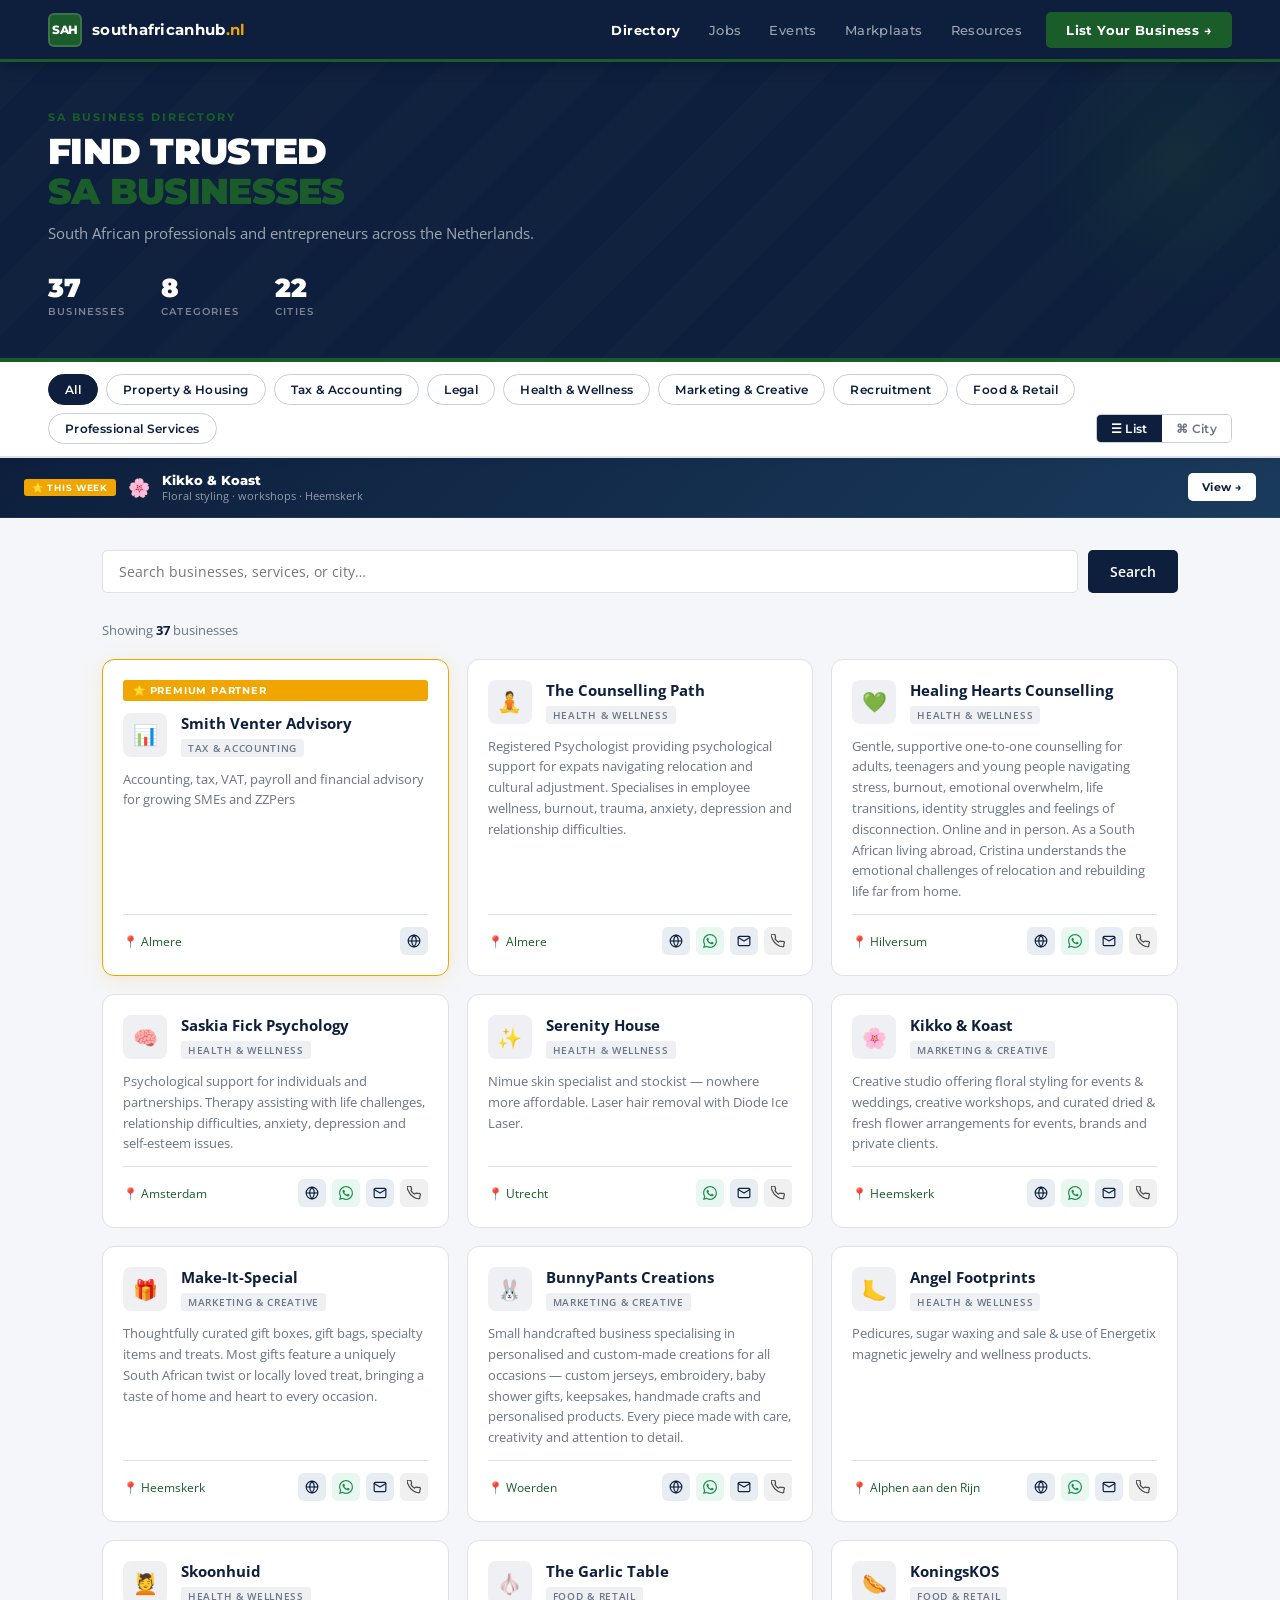
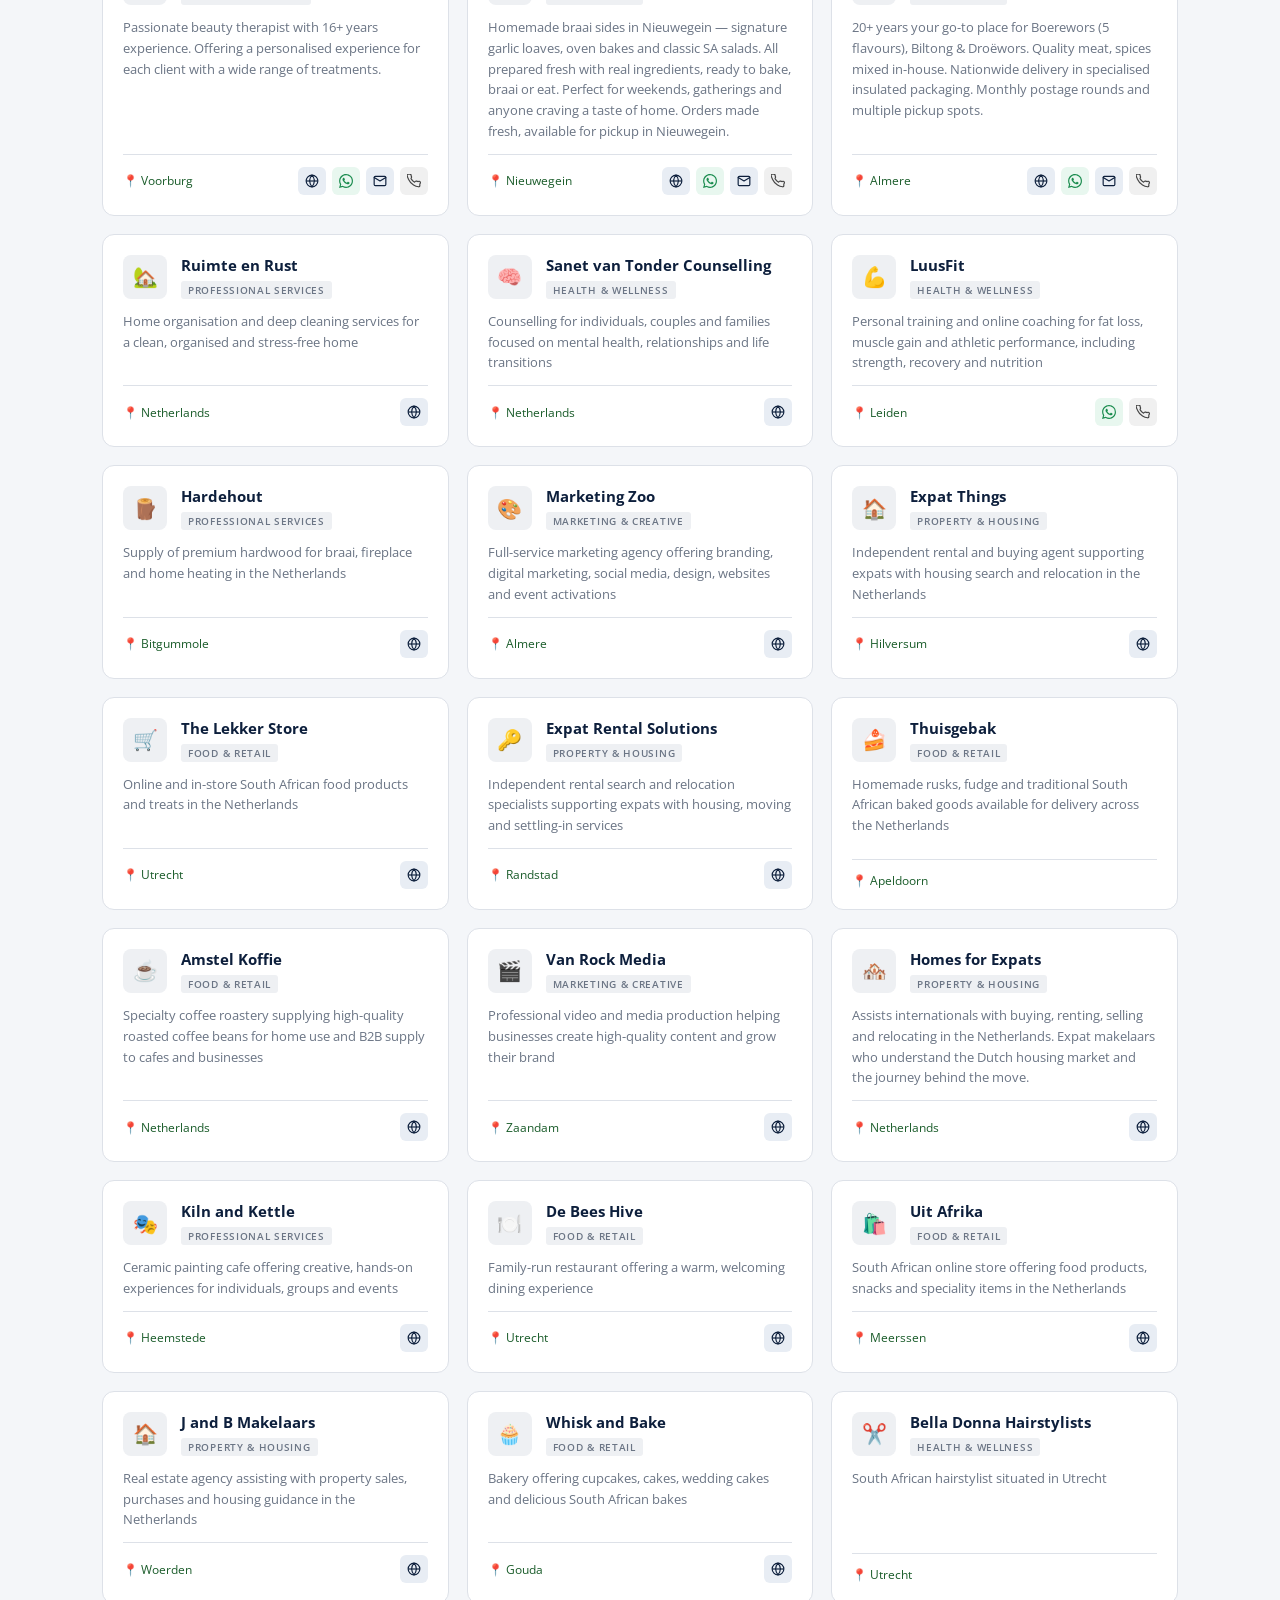
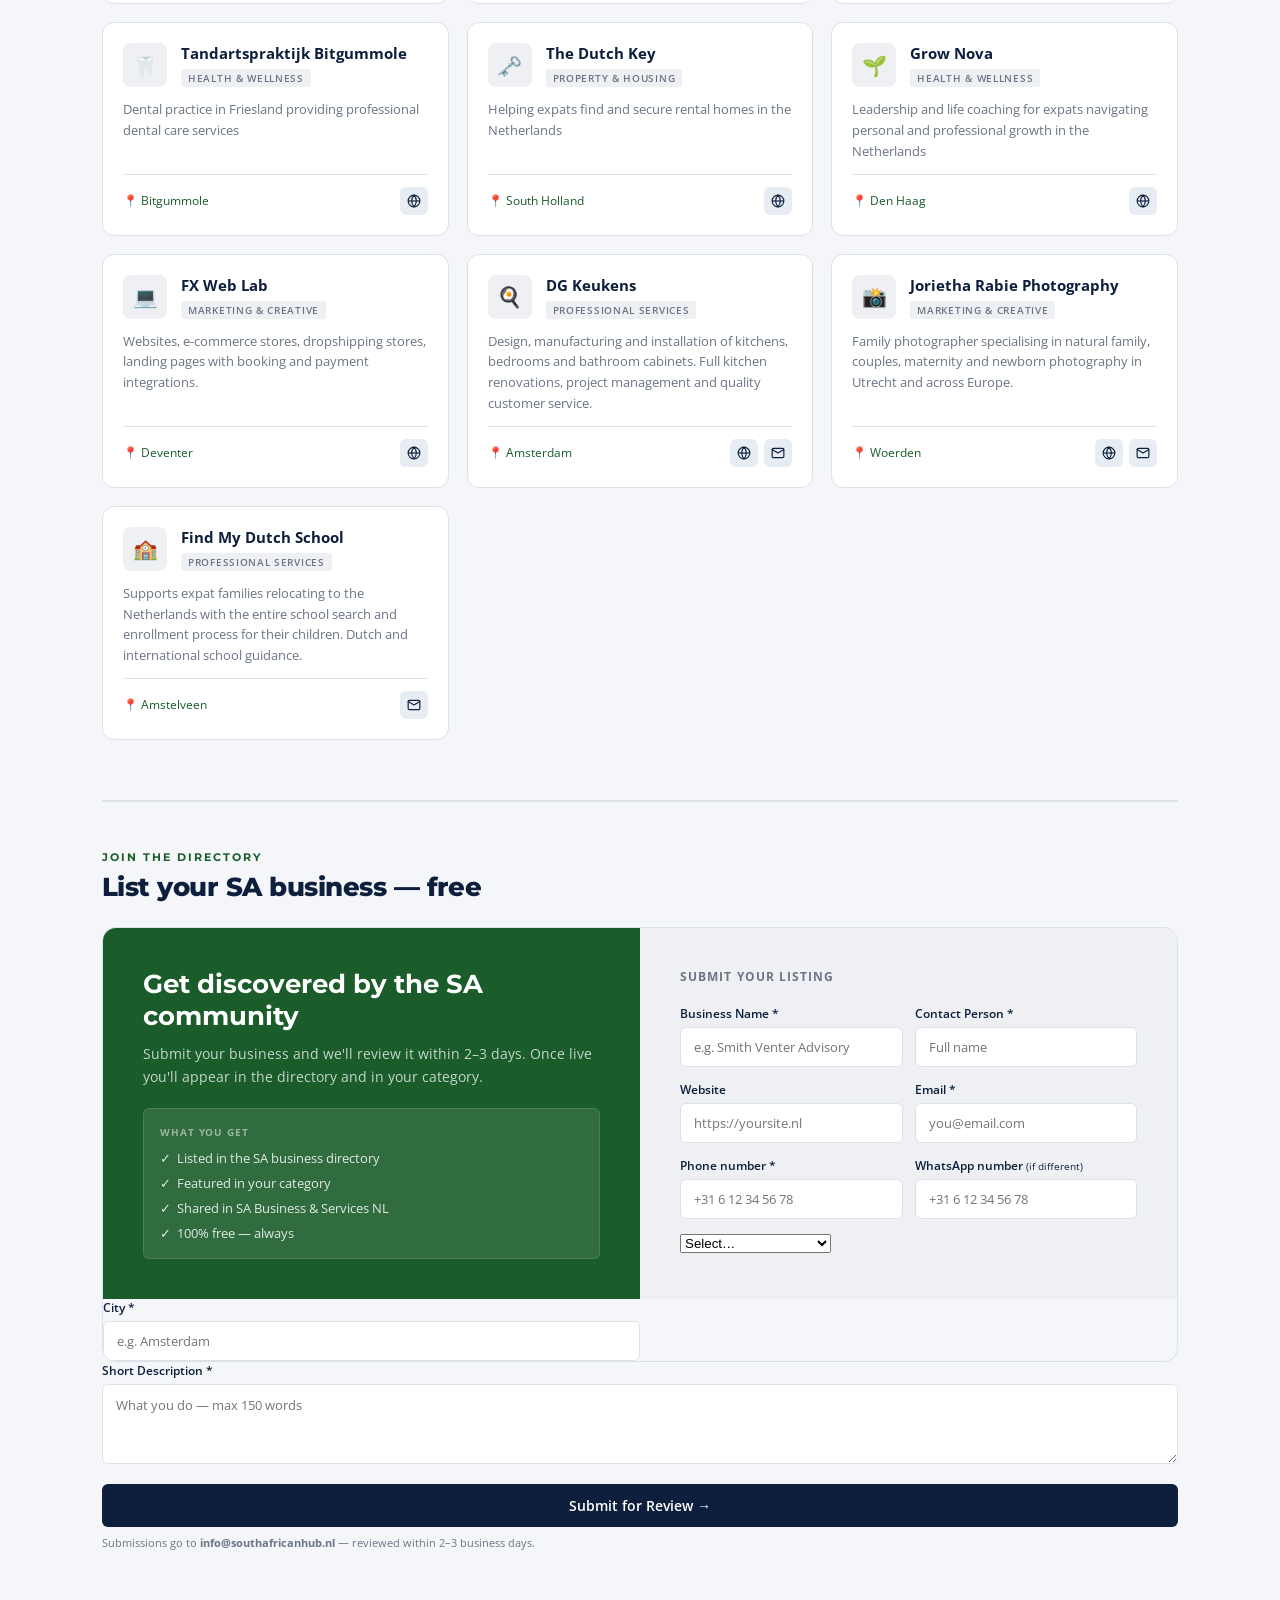
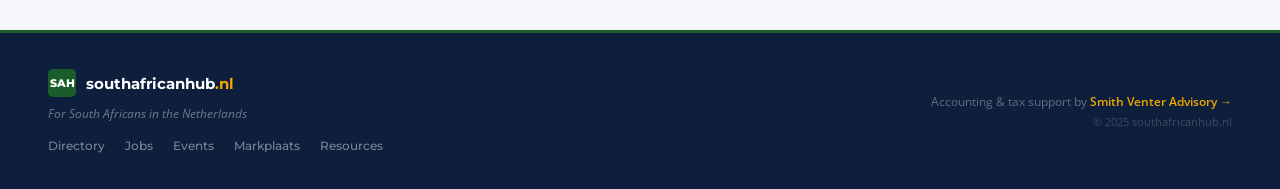
==== directory.html @ 5adec945 "Add files via upload" ====
<!DOCTYPE html>
<html lang="en">
<head>
<meta charset="UTF-8">
<meta name="viewport" content="width=device-width, initial-scale=1.0">
<title>Business Directory — southafricanhub.nl</title>
<link rel="preconnect" href="https://fonts.googleapis.com">
<link rel="preconnect" href="https://fonts.gstatic.com" crossorigin>
<link href="https://fonts.googleapis.com/css2?family=Montserrat:wght@400;500;600;700;800;900&family=Open+Sans:wght@300;400;500;600&display=swap" rel="stylesheet">
<link rel="stylesheet" href="shared.css">
<style>
  /* ── PAGE STYLES ── */
  .page-body { max-width: 1140px; margin: 0 auto; padding: 32px 32px 80px; }

  /* Search */
  .search-row { display:flex; gap:10px; margin-bottom:28px; }
  .search-row input { flex:1; border:1.5px solid var(--wire); border-radius:var(--radius-sm); padding:11px 16px; font-size:14px; font-family:"Open Sans",sans-serif; outline:none; background:var(--surface); transition:border-color .15s; }
  .search-row input:focus { border-color:var(--green); }
  .search-row button { background:var(--ink); color:white; border:none; border-radius:var(--radius-sm); padding:11px 22px; font-size:14px; font-weight:600; font-family:"Open Sans",sans-serif; cursor:pointer; }

  /* Result count */
  .result-count { font-size:13px; color:var(--muted); margin-bottom:20px; }
  .result-count strong { color:var(--ink); }

  /* Cards grid */
  .biz-grid { display:grid; grid-template-columns:repeat(3,1fr); gap:18px; }
  .biz-card {
    background:var(--surface); border:1px solid var(--wire);
    border-radius:12px; padding:20px;
    display:flex; flex-direction:column; gap:12px;
    cursor:pointer;
    transition:transform .18s, box-shadow .18s, border-color .18s;
  }
  .biz-card:hover { transform:translateY(-2px); box-shadow:0 8px 24px rgba(0,0,0,.08); border-color:var(--green); }
  .biz-card-featured { border-color: #f0a500 !important; box-shadow: 0 4px 20px rgba(240,165,0,0.15) !important; }
  .biz-card-featured:hover { border-color: #f0a500 !important; }
  .biz-featured-badge { background: #f0a500; color: white; font-family: 'Montserrat', sans-serif; font-size: 10px; font-weight: 700; letter-spacing: 0.08em; text-transform: uppercase; padding: 4px 10px; border-radius: 3px; display: inline-block; }
  .biz-card-top { display:flex; gap:14px; align-items:flex-start; }
  .biz-icon { width:44px; height:44px; background:var(--subtle); border-radius:8px; display:flex; align-items:center; justify-content:center; font-size:20px; flex-shrink:0; }
  .biz-name { font-weight:700; font-size:15px; margin-bottom:4px; color:var(--ink); }
  .biz-cat { display:inline-block; font-size:10px; font-weight:600; text-transform:uppercase; letter-spacing:.07em; background:var(--subtle); color:var(--muted); border-radius:3px; padding:2px 7px; }
  .biz-desc { font-size:13px; color:var(--muted); line-height:1.6; flex:1; }
  .biz-foot { display:flex; justify-content:space-between; align-items:center; padding-top:12px; border-top:1px solid var(--wire); margin-top:auto; }
  .biz-city { font-size:12px; color:var(--green); }
  .biz-link { font-size:12px; color:var(--green); font-weight:500; }

  /* City view */
  .city-section { padding:8px 0 32px; }
  .city-pills { display:flex; gap:8px; flex-wrap:wrap; margin-bottom:24px; }
  .city-pill {
    padding:6px 14px; border-radius:20px; font-size:12px; font-weight:500;
    border:1px solid var(--wire); background:var(--bg); color:var(--ink);
    cursor:pointer; font-family:"Open Sans",sans-serif; transition:all .15s;
  }
  .city-pill:hover { border-color:var(--ink); }
  .city-pill.active { background:var(--ink); color:white; border-color:var(--ink); }

  /* Modal */
  .modal-bg {
    display:none; position:fixed; inset:0;
    background:rgba(0,0,0,.55); z-index:999;
    align-items:center; justify-content:center; padding:20px;
  }
  .modal-bg.open { display:flex; }
  .modal-box {
    background:white; border-radius:16px; width:100%; max-width:460px;
    overflow:hidden; box-shadow:0 24px 64px rgba(0,0,0,.22);
    animation:popIn .2s ease;
  }
  @keyframes popIn { from { transform:scale(.95); opacity:0 } to { transform:scale(1); opacity:1 } }
  .modal-head { background:var(--navy); padding:28px; position:relative; }
  .modal-close {
    position:absolute; top:14px; right:14px; background:rgba(255,255,255,.12);
    border:none; color:white; width:30px; height:30px; border-radius:50%;
    font-size:16px; cursor:pointer; display:flex; align-items:center; justify-content:center;
  }
  .modal-close:hover { background:rgba(255,255,255,.22); }
  .modal-emo { font-size:34px; display:block; margin-bottom:10px; }
  .modal-name { font-family:"Montserrat",sans-serif; font-size:22px; color:white; margin-bottom:8px; }
  .modal-cat-badge { display:inline-block; background:var(--green); color:white; font-size:10px; font-weight:700; text-transform:uppercase; letter-spacing:.08em; padding:3px 10px; border-radius:3px; }
  .modal-body { padding:24px; }
  .modal-desc { font-size:14px; color:var(--ink); line-height:1.7; margin-bottom:18px; }
  .modal-meta { display:flex; flex-direction:column; gap:8px; margin-bottom:20px; }
  .modal-row { font-size:13px; color:var(--muted); display:flex; gap:8px; align-items:center; }
  .modal-row strong { color:var(--ink); }
  .modal-actions { display:flex; flex-direction:column; gap:8px; }
  .modal-actions-primary { display:flex; gap:8px; }
  .modal-actions-secondary { display:flex; gap:8px; flex-wrap:wrap; }
  .modal-btn-primary { flex:1; background:var(--green); color:white; border:none; border-radius:6px; padding:12px; font-size:14px; font-weight:600; font-family:"Open Sans",sans-serif; cursor:pointer; text-decoration:none; text-align:center; display:block; }
  .modal-btn-primary:hover { background:var(--green-light); }
  .modal-btn-secondary { flex:1; background:var(--subtle); color:var(--ink); border:1px solid var(--wire); border-radius:6px; padding:10px 12px; font-size:13px; font-weight:500; font-family:"Open Sans",sans-serif; cursor:pointer; text-decoration:none; text-align:center; display:inline-flex; align-items:center; justify-content:center; gap:5px; white-space:nowrap; }
  .modal-btn-secondary:hover { border-color:var(--green); color:var(--green); }
  .modal-btn-wa { flex:1; background:#25D366; color:white; border:none; border-radius:6px; padding:12px; font-size:14px; font-weight:600; font-family:"Open Sans",sans-serif; cursor:pointer; text-decoration:none; text-align:center; display:inline-flex; align-items:center; justify-content:center; gap:8px; }
  .modal-btn-wa:hover { background:#1ebe5d; }

  /* List / City toggle */
  #city-section { display:none; }

  /* Listing form */
  .listing-section { margin-top:60px; padding-top:48px; border-top:2px solid var(--wire); }
  .listing-grid { display:grid; grid-template-columns:1fr 1fr; border:1px solid var(--wire); border-radius:14px; overflow:hidden; margin-top:24px; }
  .listing-left { background:var(--green); padding:40px; }
  .listing-left h3 { font-family:"Montserrat",sans-serif; font-size:26px; color:white; margin-bottom:10px; }
  .listing-left p { color:rgba(255,255,255,.75); font-size:14px; line-height:1.65; }
  .perks-box { margin-top:20px; padding:16px; background:rgba(255,255,255,.1); border-radius:6px; border:1px solid rgba(255,255,255,.12); }
  .perks-label { font-size:10px; font-weight:700; text-transform:uppercase; letter-spacing:.09em; color:rgba(255,255,255,.5); margin-bottom:10px; }
  .perks-list { list-style:none; display:flex; flex-direction:column; gap:7px; }
  .perks-list li { font-size:13px; color:rgba(255,255,255,.85); }
  .listing-right { background:var(--subtle); padding:40px; }
  .listing-right h4 { font-size:12px; font-weight:700; text-transform:uppercase; letter-spacing:.09em; color:var(--muted); margin-bottom:20px; }
  .f-row { display:grid; grid-template-columns:1fr 1fr; gap:12px; margin-bottom:14px; }
  .f-field { display:flex; flex-direction:column; gap:5px; }
  .f-field label { font-size:12px; font-weight:600; color:var(--ink); }
  .f-field input, .f-field select, .f-field textarea { width:100%; border:1.5px solid var(--wire); border-radius:6px; padding:10px 13px; font-size:13px; font-family:"Open Sans",sans-serif; background:var(--surface); color:var(--ink); outline:none; transition:border-color .15s; }
  .f-field input:focus, .f-field select:focus, .f-field textarea:focus { border-color:var(--green); }
  .f-field textarea { resize:vertical; min-height:80px; line-height:1.6; }
  .f-submit { width:100%; background:var(--ink); color:white; border:none; border-radius:6px; padding:12px; font-size:14px; font-weight:600; font-family:"Open Sans",sans-serif; cursor:pointer; margin-top:6px; transition:background .15s; }
  .f-submit:hover { background:#2e2a28; }
  .f-note { font-size:11px; color:var(--muted); margin-top:8px; }

@media (max-width: 768px) {
  .biz-grid { grid-template-columns: 1fr !important; padding: 16px !important; gap: 12px !important; }
  .listing-grid { grid-template-columns: 1fr !important; }
  .listing-left { padding: 24px 16px !important; }
  .listing-right { padding: 24px 16px !important; }
  .f-row { grid-template-columns: 1fr !important; }
  .listing-right input, .listing-right select, .listing-right textarea { font-size: 16px !important; }
  .biz-modal-wrap { padding: 12px !important; }
  .biz-modal { flex-direction: column !important; max-height: 90vh !important; overflow-y: auto !important; }
  .modal-head { padding: 20px !important; }
  .modal-head h2 { font-size: 18px !important; }
  .modal-body { padding: 16px 20px !important; }
  .modal-footer { padding: 16px 20px !important; flex-direction: column !important; gap: 8px !important; }
  .modal-btn-primary, .modal-btn-secondary, .modal-btn-wa { width: 100% !important; justify-content: center !important; }
  .modal-actions-primary, .modal-actions-secondary { flex-direction: column !important; }
  .city-grid { grid-template-columns: 1fr 1fr !important; gap: 10px !important; }
  .filter-bar { overflow-x: auto !important; flex-wrap: nowrap !important; }
}
@media (max-width: 480px) {
  .city-grid { grid-template-columns: 1fr !important; }
  .biz-grid { padding: 12px !important; }
}

  .link-icon-wa::before { content: ""; display:inline-block; width:12px; height:12px; background:url("data:image/svg+xml,%3Csvg xmlns='http://www.w3.org/2000/svg' viewBox='0 0 24 24' fill='%231a8c4e'%3E%3Cpath d='M17.472 14.382c-.297-.149-1.758-.867-2.03-.967-.273-.099-.471-.148-.67.15-.197.297-.767.966-.94 1.164-.173.199-.347.223-.644.075-.297-.15-1.255-.463-2.39-1.475-.883-.788-1.48-1.761-1.653-2.059-.173-.297-.018-.458.13-.606.134-.133.298-.347.446-.52.149-.174.198-.298.298-.497.099-.198.05-.371-.025-.52-.075-.149-.669-1.612-.916-2.207-.242-.579-.487-.5-.669-.51-.173-.008-.371-.01-.57-.01-.198 0-.52.074-.792.372-.272.297-1.04 1.016-1.04 2.479 0 1.462 1.065 2.875 1.213 3.074.149.198 2.096 3.2 5.077 4.487.709.306 1.262.489 1.694.625.712.227 1.36.195 1.871.118.571-.085 1.758-.719 2.006-1.413.248-.694.248-1.289.173-1.413-.074-.124-.272-.198-.57-.347m-5.421 7.403h-.004a9.87 9.87 0 01-5.031-1.378l-.361-.214-3.741.982.998-3.648-.235-.374a9.86 9.86 0 01-1.51-5.26c.001-5.45 4.436-9.884 9.888-9.884 2.64 0 5.122 1.03 6.988 2.898a9.825 9.825 0 012.893 6.994c-.003 5.45-4.437 9.884-9.885 9.884m8.413-18.297A11.815 11.815 0 0012.05 0C5.495 0 .16 5.335.157 11.892c0 2.096.547 4.142 1.588 5.945L.057 24l6.305-1.654a11.882 11.882 0 005.683 1.448h.005c6.554 0 11.89-5.335 11.893-11.893a11.821 11.821 0 00-3.48-8.413z'/%3E%3C/svg%3E") no-repeat center; background-size:contain; vertical-align:middle; margin-right:3px; }
  .link-icon-email::before { content: "✉"; font-size:11px; margin-right:3px; }
  .link-icon-phone::before { content: "📞"; font-size:11px; margin-right:3px; }

  .biz-icon-btns { display:flex; gap:6px; align-items:center; }
  .biz-icon-btn {
    display:inline-flex; align-items:center; justify-content:center;
    width:28px; height:28px; border-radius:6px;
    text-decoration:none; transition:all 0.15s; flex-shrink:0;
  }
  .biz-icon-web  { background:#e8edf4; color:#0d1f3c; }
  .biz-icon-web:hover { background:#0d1f3c; color:white; }
  .biz-icon-wa   { background:#e8f7ef; color:#1a8c4e; }
  .biz-icon-wa:hover { background:#25D366; color:white; }
  .biz-icon-email { background:#e8edf4; color:#0d1f3c; }
  .biz-icon-email:hover { background:#0d1f3c; color:white; }
  .biz-icon-phone { background:#f0f0f0; color:#444; }
  .biz-icon-phone:hover { background:#444; color:white; }
</style>
</head>
<body>

<nav class="site-nav">
  <a href="index.html" class="nav-logo">
    <div class="nav-logo-mark">SAH</div>
    <span class="nav-logo-text">southafricanhub<span>.nl</span></span>
  </a>
  <div class="nav-links">
    <a href="directory.html" class="active">Directory</a>
    <a href="jobs.html">Jobs</a>
    <a href="events.html">Events</a>
    <a href="markplaats.html">Markplaats</a>
    <a href="resources.html">Resources</a>
    <a href="#list-business" class="nav-cta">List Your Business →</a>
  </div>
  <button class="nav-hamburger" id="nav-hamburger" onclick="toggleMobileMenu()" aria-label="Menu">
    <span></span><span></span><span></span>
  </button>

  <div class="mobile-menu" id="mobile-menu" style="display:none">
    <a href="directory.html" class="active">Directory</a>
    <a href="jobs.html">Jobs</a>
    <a href="events.html">Events</a>
    <a href="markplaats.html">Markplaats</a>
    <a href="resources.html">Resources</a>
    <a href="#list-business" class="nav-cta">List Your Business →</a>
  </div>
</nav>

<!-- HERO -->
<div class="page-hero-band">
  <div class="section-eyebrow">SA Business Directory</div>
  <h1>Find trusted<br><em>SA businesses</em></h1>
  <p>South African professionals and entrepreneurs across the Netherlands.</p>
  <div class="hero-stats">
    <div class="hero-stat"><div class="n">37</div><div class="l">Businesses</div></div>
    <div class="hero-stat"><div class="n">8</div><div class="l">Categories</div></div>
    <div class="hero-stat"><div class="n">22</div><div class="l">Cities</div></div>
  </div>
</div>

<!-- FILTER BAR -->
<div class="filter-bar">
  <button class="pill active" id="cat-all">All</button>
  <button class="pill" data-cat="Property &amp; Housing">Property &amp; Housing</button>
  <button class="pill" data-cat="Tax &amp; Accounting">Tax &amp; Accounting</button>
  <button class="pill" data-cat="Legal">Legal</button>
  <button class="pill" data-cat="Health &amp; Wellness">Health &amp; Wellness</button>
  <button class="pill" data-cat="Marketing &amp; Creative">Marketing &amp; Creative</button>
  <button class="pill" data-cat="Recruitment">Recruitment</button>
  <button class="pill" data-cat="Food &amp; Retail">Food &amp; Retail</button>
  <button class="pill" data-cat="Professional Services">Professional Services</button>
  <div class="view-toggle">
    <button class="toggle-btn on" id="btn-list">&#9776; List</button>
    <button class="toggle-btn off" id="btn-city">&#8984; City</button>
  </div>
</div>

<!-- FEATURED BUSINESS OF THE WEEK -->
<div style="background:linear-gradient(135deg,#0d1f3c 0%,#1a3a5c 100%);padding:14px 24px;border-bottom:1px solid rgba(255,255,255,0.08);display:flex;align-items:center;gap:12px">
  <span style="background:#f0a500;color:white;font-family:'Montserrat',sans-serif;font-size:9px;font-weight:700;letter-spacing:0.08em;text-transform:uppercase;padding:3px 8px;border-radius:3px;white-space:nowrap;flex-shrink:0">⭐ This Week</span>
  <span style="font-size:18px;flex-shrink:0">🌸</span>
  <div style="flex:1;min-width:0;overflow:hidden">
    <div style="font-family:'Montserrat',sans-serif;font-weight:800;font-size:13px;color:white;white-space:nowrap;overflow:hidden;text-overflow:ellipsis">Kikko & Koast</div>
    <div style="font-size:11px;color:rgba(255,255,255,0.55);white-space:nowrap;overflow:hidden;text-overflow:ellipsis">Floral styling · workshops · Heemskerk</div>
  </div>
  <a href="/directory#kikko-koast" style="background:white;color:#0d1f3c;font-family:'Montserrat',sans-serif;font-size:11px;font-weight:700;padding:7px 14px;border-radius:5px;text-decoration:none;white-space:nowrap;flex-shrink:0;letter-spacing:0.03em">View →</a>
</div>

<!-- MAIN BODY -->
<div class="page-body">
  <div class="search-row">
    <input type="text" id="search-input" placeholder="Search businesses, services, or city…">
    <button id="search-btn">Search</button>
  </div>
  <div class="result-count">Showing <strong id="result-num">27</strong> businesses</div>

  <!-- LIST VIEW -->
  <div id="list-section">
    <div class="biz-grid" id="biz-grid">
    <!-- Cards rendered by JS -->
    </div>
  </div>

  <!-- CITY VIEW -->
  <div id="city-section" style="display:none">
    <div class="city-section">
      <div class="city-grid" id="city-grid">
      <!-- City cards rendered by JS -->
      </div>
    </div>
  </div>

  <!-- LISTING FORM -->
  <div class="listing-section" id="list-business">
    <div class="section-eyebrow">Join the directory</div>
    <div class="section-title">List your SA business — free</div>
    <div class="listing-grid">
      <div class="listing-left">
        <h3>Get discovered by the SA community</h3>
        <p>Submit your business and we'll review it within 2–3 days. Once live you'll appear in the directory and in your category.</p>
        <div class="perks-box">
          <div class="perks-label">What you get</div>
          <ul class="perks-list">
            <li>✓ &nbsp;Listed in the SA business directory</li>
            <li>✓ &nbsp;Featured in your category</li>
            <li>✓ &nbsp;Shared in SA Business &amp; Services NL</li>
            <li>✓ &nbsp;100% free — always</li>
          </ul>
        </div>
      </div>
      <div class="listing-right">
        <h4>Submit your listing</h4>
        <div class="f-row">
          <div class="f-field"><label>Business Name *</label><input type="text" id="f-name" placeholder="e.g. Smith Venter Advisory"></div>
          <div class="f-field"><label>Contact Person *</label><input type="text" id="f-contact" placeholder="Full name"></div>
        </div>
        <div class="f-row">
          <div class="f-field"><label>Website</label><input type="text" id="f-website" placeholder="https://yoursite.nl"></div>
          <div class="f-field"><label>Email *</label><input type="email" id="f-email" placeholder="you@email.com" required></div>
        </div>
        <div class="f-row">
          <div class="f-field"><label>Phone number *</label><input type="tel" id="f-phone" placeholder="+31 6 12 34 56 78" required></div>
          <div class="f-field"><label>WhatsApp number <span style="font-weight:400;font-size:10px">(if different)</span></label><input type="tel" id="f-wa" placeholder="+31 6 12 34 56 78"></div>
        </div>
            <select id="f-cat">
              <option value="">Select…</option>
              <option>Property &amp; Housing</option>
              <option>Tax &amp; Accounting</option>
              <option>Legal</option>
              <option>Health &amp; Wellness</option>
              <option>Marketing &amp; Creative</option>
              <option>Recruitment</option>
              <option>Food &amp; Retail</option>
              <option>Professional Services</option>
            </select>
          </div>
          <div class="f-field"><label>City *</label><input type="text" id="f-city" placeholder="e.g. Amsterdam"></div>
        </div>
        <div class="f-field" style="margin-bottom:14px"><label>Short Description *</label><textarea id="f-desc" placeholder="What you do — max 150 words"></textarea></div>
        <button class="f-submit" id="f-submit">Submit for Review →</button>
        <p class="f-note">Submissions go to <strong>info@southafricanhub.nl</strong> — reviewed within 2–3 business days.</p>
      </div>
    </div>
  </div>
</div>

<!-- MODAL -->
<div class="modal-bg" id="modal">
  <div class="modal-box">
    <div class="modal-head">
      <button class="modal-close" id="modal-close">✕</button>
      <span class="modal-emo" id="m-icon"></span>
      <div class="modal-name" id="m-name"></div>
      <span class="modal-cat-badge" id="m-cat"></span>
    </div>
    <div class="modal-body">
      <div class="modal-desc" id="m-desc"></div>
      <div class="modal-meta">
        <div class="modal-row">📍 <strong id="m-city"></strong></div>
        <div class="modal-row">👤 <strong id="m-contact"></strong></div>
      </div>
      <div class="modal-actions">
        <div class="modal-actions-primary">
          <a class="modal-btn-primary" id="m-website" href="#" target="_blank">Visit Website →</a>
          <a class="modal-btn-wa" id="m-wa" href="#" target="_blank" style="display:none">
            <svg width="14" height="14" viewBox="0 0 24 24" fill="white"><path d="M17.472 14.382c-.297-.149-1.758-.867-2.03-.967-.273-.099-.471-.148-.67.15-.197.297-.767.966-.94 1.164-.173.199-.347.223-.644.075-.297-.15-1.255-.463-2.39-1.475-.883-.788-1.48-1.761-1.653-2.059-.173-.297-.018-.458.13-.606.134-.133.298-.347.446-.52.149-.174.198-.298.298-.497.099-.198.05-.371-.025-.52-.075-.149-.669-1.612-.916-2.207-.242-.579-.487-.5-.669-.51-.173-.008-.371-.01-.57-.01-.198 0-.52.074-.792.372-.272.297-1.04 1.016-1.04 2.479 0 1.462 1.065 2.875 1.213 3.074.149.198 2.096 3.2 5.077 4.487.709.306 1.262.489 1.694.625.712.227 1.36.195 1.871.118.571-.085 1.758-.719 2.006-1.413.248-.694.248-1.289.173-1.413-.074-.124-.272-.198-.57-.347m-5.421 7.403h-.004a9.87 9.87 0 01-5.031-1.378l-.361-.214-3.741.982.998-3.648-.235-.374a9.86 9.86 0 01-1.51-5.26c.001-5.45 4.436-9.884 9.888-9.884 2.64 0 5.122 1.03 6.988 2.898a9.825 9.825 0 012.893 6.994c-.003 5.45-4.437 9.884-9.885 9.884m8.413-18.297A11.815 11.815 0 0012.05 0C5.495 0 .16 5.335.157 11.892c0 2.096.547 4.142 1.588 5.945L.057 24l6.305-1.654a11.882 11.882 0 005.683 1.448h.005c6.554 0 11.89-5.335 11.893-11.893a11.821 11.821 0 00-3.48-8.413z"/></svg>
            WhatsApp
          </a>
        </div>
        <div class="modal-actions-secondary">
          <a class="modal-btn-secondary" id="m-email" href="#" style="display:none">✉️</a>
          <a class="modal-btn-secondary" id="m-phone" href="#" style="display:none">📞</a>
          <button id="dir-share-btn" onclick="shareBusiness()" class="modal-btn-secondary">
            <svg width="13" height="13" viewBox="0 0 24 24" fill="none" stroke="currentColor" stroke-width="2.5" stroke-linecap="round" stroke-linejoin="round"><circle cx="18" cy="5" r="3"/><circle cx="6" cy="12" r="3"/><circle cx="18" cy="19" r="3"/><line x1="8.59" y1="13.51" x2="15.42" y2="17.49"/><line x1="15.41" y1="6.51" x2="8.59" y2="10.49"/></svg>
          </button>
          <button class="modal-btn-secondary" id="modal-close-btn">✕</button>
        </div>
      </div>
    </div>
  </div>
</div>

<footer class="site-footer">
  <div class="footer-left">
    <div class="footer-logo-row"><div class="footer-logo-mark">SAH</div><span class="footer-logo-name">southafricanhub<span>.nl</span></span></div>
    <div class="footer-tagline">For South Africans in the Netherlands</div>
    <div class="footer-links" style="margin-top:8px">
      <a href="directory.html">Directory</a><a href="jobs.html">Jobs</a><a href="events.html">Events</a><a href="markplaats.html">Markplaats</a><a href="resources.html">Resources</a>
    </div>
  </div>
  <div class="footer-right">
    <div class="footer-powered">Accounting &amp; tax support by <a href="https://smithventer.nl">Smith Venter Advisory →</a></div>
    <div class="footer-copy">© 2025 southafricanhub.nl</div>
  </div>
</footer>

<script>
var BIZ = [
  {name:"Smith Venter Advisory",featured:true,icon:"📊",cat:"Tax & Accounting",city:"Almere",website:"https://smithventer.nl",contact:"Jaco Venter",desc:"Accounting, tax, VAT, payroll and financial advisory for growing SMEs and ZZPers"},
  {name:"The Counselling Path",icon:"🧘",cat:"Health & Wellness",city:"Almere",website:"https://www.thecounsellingpath.nl",email:"sharon@thecounsellingpath.nl",phone:"+31 6 30732062",wa:"31630732062",contact:"Sharon Singh",desc:"Registered Psychologist providing psychological support for expats navigating relocation and cultural adjustment. Specialises in employee wellness, burnout, trauma, anxiety, depression and relationship difficulties."},
  {name:"Healing Hearts Counselling",icon:"💚",cat:"Health & Wellness",city:"Hilversum",website:"https://www.healingheartscounselling.nl",email:"healingheartsnl@gmail.com",phone:"+31 64 5448069",wa:"31645448069",contact:"Cristina Marks",desc:"Gentle, supportive one-to-one counselling for adults, teenagers and young people navigating stress, burnout, emotional overwhelm, life transitions, identity struggles and feelings of disconnection. Online and in person. As a South African living abroad, Cristina understands the emotional challenges of relocation and rebuilding life far from home."},
  {name:"Saskia Fick Psychology",icon:"🧠",cat:"Health & Wellness",city:"Amsterdam",website:"https://www.saskiapsychology.com",email:"info@saskiapsychology.com",phone:"+31 6 82229004",wa:"31682229004",contact:"Saskia Fick",desc:"Psychological support for individuals and partnerships. Therapy assisting with life challenges, relationship difficulties, anxiety, depression and self-esteem issues."},
  {name:"Serenity House",icon:"✨",cat:"Health & Wellness",city:"Utrecht",email:"madelainevictor@outlook.com",phone:"+31 6 85288040",wa:"31685288040",contact:"Madelaine Victor",desc:"Nimue skin specialist and stockist — nowhere more affordable. Laser hair removal with Diode Ice Laser."},
  {name:"Kikko & Koast",icon:"🌸",cat:"Marketing & Creative",city:"Heemskerk",website:"https://www.kikkoandkoast.nl",email:"hello@kikkoandkoast.nl",phone:"+31 6 38901577",wa:"31638901577",contact:"Taryn Scheerman",desc:"Creative studio offering floral styling for events & weddings, creative workshops, and curated dried & fresh flower arrangements for events, brands and private clients."},
  {name:"Make-It-Special",icon:"🎁",cat:"Marketing & Creative",city:"Heemskerk",website:"https://www.make-it-special.nl",email:"info@make-it-special.nl",phone:"+31 6 33654691",wa:"31633654691",contact:"Elana Majcher",desc:"Thoughtfully curated gift boxes, gift bags, specialty items and treats. Most gifts feature a uniquely South African twist or locally loved treat, bringing a taste of home and heart to every occasion."},
  {name:"BunnyPants Creations",icon:"🐰",cat:"Marketing & Creative",city:"Woerden",website:"https://www.bunnypantscreations.com",email:"info.bpcreations@gmail.com",phone:"+31 6 10681224",wa:"31610681224",contact:"Minette",desc:"Small handcrafted business specialising in personalised and custom-made creations for all occasions — custom jerseys, embroidery, baby shower gifts, keepsakes, handmade crafts and personalised products. Every piece made with care, creativity and attention to detail."},

  {name:"Angel Footprints",icon:"🦶",cat:"Health & Wellness",city:"Alphen aan den Rijn",website:"https://www.angelfootprints.nl",email:"alphen@angelfootprints.nl",phone:"+31 6 26499217",wa:"31626499217",contact:"Kay Maas",desc:"Pedicures, sugar waxing and sale & use of Energetix magnetic jewelry and wellness products."},
  {name:"Skoonhuid",icon:"💆",cat:"Health & Wellness",city:"Voorburg",website:"https://www.skoonhuid.nl",email:"info@skoonhuid.nl",phone:"+31 6 19317476",wa:"31619317476",contact:"Scantelle",desc:"Passionate beauty therapist with 16+ years experience. Offering a personalised experience for each client with a wide range of treatments."},
  {name:"The Garlic Table",icon:"🧄",cat:"Food & Retail",city:"Nieuwegein",website:"https://www.facebook.com/profile.php?id=61586726952223",email:"thegarlictable@gmail.com",phone:"+31 6 24185718",wa:"31624185718",contact:"Kim la",desc:"Homemade braai sides in Nieuwegein — signature garlic loaves, oven bakes and classic SA salads. All prepared fresh with real ingredients, ready to bake, braai or eat. Perfect for weekends, gatherings and anyone craving a taste of home. Orders made fresh, available for pickup in Nieuwegein."},
  {name:"KoningsKOS",icon:"🌭",cat:"Food & Retail",city:"Almere",website:"https://www.boerewors.nl",email:"Info@boerewors.nl",phone:"+31 6 24218239",wa:"31624218239",contact:"Andre Koning",desc:"20+ years your go-to place for Boerewors (5 flavours), Biltong & Droëwors. Quality meat, spices mixed in-house. Nationwide delivery in specialised insulated packaging. Monthly postage rounds and multiple pickup spots."},
  {name:"Ruimte en Rust",icon:"🏡",cat:"Professional Services",city:"Netherlands",website:"https://www.ruimteenrustdoordina.nl",contact:"Nadine Potgieter",desc:"Home organisation and deep cleaning services for a clean, organised and stress-free home"},
  {name:"Sanet van Tonder Counselling",icon:"🧠",cat:"Health & Wellness",city:"Netherlands",website:"https://www.sanetvantonder.nl/",contact:"Sanet van Tonder",desc:"Counselling for individuals, couples and families focused on mental health, relationships and life transitions"},
  {name:"LuusFit",icon:"💪",cat:"Health & Wellness",city:"Leiden",website:"",phone:"+31 6 29140364",wa:"31629140364",contact:"Luhandre Luus",desc:"Personal training and online coaching for fat loss, muscle gain and athletic performance, including strength, recovery and nutrition"},
  {name:"Hardehout",icon:"🪵",cat:"Professional Services",city:"Bitgummole",website:"https://www.hardehoutnl.com/",contact:"Wynand Vosser",desc:"Supply of premium hardwood for braai, fireplace and home heating in the Netherlands"},
  {name:"Marketing Zoo",icon:"🎨",cat:"Marketing & Creative",city:"Almere",website:"https://www.marketingzoo.co.za",contact:"Wian Smith",desc:"Full-service marketing agency offering branding, digital marketing, social media, design, websites and event activations"},
  {name:"Expat Things",icon:"🏠",cat:"Property & Housing",city:"Hilversum",website:"https://www.expatthings.nl/",contact:"Chante Lindes",desc:"Independent rental and buying agent supporting expats with housing search and relocation in the Netherlands"},
  {name:"The Lekker Store",icon:"🛒",cat:"Food & Retail",city:"Utrecht",website:"https://www.thelekkerstore.nl/",contact:"Emilio Skroce",desc:"Online and in-store South African food products and treats in the Netherlands"},
  {name:"Expat Rental Solutions",icon:"🔑",cat:"Property & Housing",city:"Randstad",website:"https://www.expatrentalsolutions.nl",contact:"Jenny Bisset",desc:"Independent rental search and relocation specialists supporting expats with housing, moving and settling-in services"},
  {name:"Thuisgebak",icon:"🍰",cat:"Food & Retail",city:"Apeldoorn",website:"",contact:"Sanet Strydom Bam",desc:"Homemade rusks, fudge and traditional South African baked goods available for delivery across the Netherlands"},
  {name:"Amstel Koffie",icon:"☕",cat:"Food & Retail",city:"Netherlands",website:"https://www.amstelkoffie.nl/",contact:"Jan Adriaan Dreyer",desc:"Specialty coffee roastery supplying high-quality roasted coffee beans for home use and B2B supply to cafes and businesses"},
  {name:"Van Rock Media",icon:"🎬",cat:"Marketing & Creative",city:"Zaandam",website:"https://www.youtube.com/@VanRockMedia",contact:"Homer van der Merwe",desc:"Professional video and media production helping businesses create high-quality content and grow their brand"},
  {name:"Homes for Expats",icon:"🏘️",cat:"Property & Housing",city:"Netherlands",website:"https://homesforexpats.nl/",contact:"Cherene Kruger",desc:"Assists internationals with buying, renting, selling and relocating in the Netherlands. Expat makelaars who understand the Dutch housing market and the journey behind the move."},
  {name:"Kiln and Kettle",icon:"🎭",cat:"Professional Services",city:"Heemstede",website:"https://www.kilnandkettle.com/",contact:"Shireen Wessels",desc:"Ceramic painting cafe offering creative, hands-on experiences for individuals, groups and events"},
  {name:"De Bees Hive",icon:"🍽️",cat:"Food & Retail",city:"Utrecht",website:"https://www.debeeshive.nl/",contact:"Sylvia Backstrom",desc:"Family-run restaurant offering a warm, welcoming dining experience"},
  {name:"Uit Afrika",icon:"🛍️",cat:"Food & Retail",city:"Meerssen",website:"https://www.uitafrika.nl/",contact:"Gerhard van Wyk",desc:"South African online store offering food products, snacks and speciality items in the Netherlands"},
  {name:"J and B Makelaars",icon:"🏠",cat:"Property & Housing",city:"Woerden",website:"https://www.jbmakelaars.nl/",contact:"Bridgette Ball",desc:"Real estate agency assisting with property sales, purchases and housing guidance in the Netherlands"},
  {name:"Whisk and Bake",icon:"🧁",cat:"Food & Retail",city:"Gouda",website:"https://www.facebook.com/WhiskandBakeNetherlands",contact:"Jarne Haasbroek",desc:"Bakery offering cupcakes, cakes, wedding cakes and delicious South African bakes"},
  {name:"Bella Donna Hairstylists",icon:"✂️",cat:"Health & Wellness",city:"Utrecht",website:"",contact:"Daniella Van Loggerenberg",desc:"South African hairstylist situated in Utrecht"},
  {name:"Tandartspraktijk Bitgummole",icon:"🦷",cat:"Health & Wellness",city:"Bitgummole",website:"https://www.tandartspraktijkbitgummole.nl",contact:"Ebert Steyn",desc:"Dental practice in Friesland providing professional dental care services"},
  {name:"The Dutch Key",icon:"🗝️",cat:"Property & Housing",city:"South Holland",website:"https://www.thedutchkey.nl",contact:"Christelle Le Roux",desc:"Helping expats find and secure rental homes in the Netherlands"},
  {name:"Grow Nova",icon:"🌱",cat:"Health & Wellness",city:"Den Haag",website:"https://grownova.nl",contact:"Wanda Winterboer",desc:"Leadership and life coaching for expats navigating personal and professional growth in the Netherlands"},
  {name:"FX Web Lab",icon:"💻",cat:"Marketing & Creative",city:"Deventer",website:"https://fx-weblab.nl",contact:"Robin Felix",desc:"Websites, e-commerce stores, dropshipping stores, landing pages with booking and payment integrations."},
  {name:"DG Keukens",icon:"🍳",cat:"Professional Services",city:"Amsterdam",website:"https://dgkeukens.nl",email:"info@dgkeukens.nl",contact:"Justin",desc:"Design, manufacturing and installation of kitchens, bedrooms and bathroom cabinets. Full kitchen renovations, project management and quality customer service."},
  {name:"Jorietha Rabie Photography",icon:"📸",cat:"Marketing & Creative",city:"Woerden",website:"https://www.jorietha.com",email:"photography@jorietha.com",contact:"Jorietha Rabie",desc:"Family photographer specialising in natural family, couples, maternity and newborn photography in Utrecht and across Europe."},
  {name:"Find My Dutch School",icon:"🏫",cat:"Professional Services",city:"Amstelveen",website:"",email:"findmydutchschool@gmail.com",contact:"Melani Young",desc:"Supports expat families relocating to the Netherlands with the entire school search and enrollment process for their children. Dutch and international school guidance."}
];

/* ── MODAL ── */
function openModal(idx) {
  var b = BIZ[idx];
  document.getElementById("m-icon").textContent    = b.icon;
  document.getElementById("m-name").textContent    = b.name;
  document.getElementById("m-cat").textContent     = b.cat;
  document.getElementById("m-desc").textContent    = b.desc;
  document.getElementById("m-city").textContent    = b.city;
  document.getElementById("m-contact").textContent = b.contact;
  var wb = document.getElementById("m-website");
  if (b.website) { wb.href = b.website; wb.style.display = "inline-flex"; }
  else { wb.style.display = "none"; }
  var em = document.getElementById("m-email");
  if (b.email) { em.href = "mailto:" + b.email; em.textContent = "✉️"; em.title = b.email; em.style.display = "inline-flex"; }
  else { em.style.display = "none"; }
  var ph = document.getElementById("m-phone");
  if (b.phone) { ph.href = "tel:" + b.phone; ph.textContent = "📞"; ph.title = b.phone; ph.style.display = "inline-flex"; }
  else { ph.style.display = "none"; }
  var wa = document.getElementById("m-wa");
  if (b.wa) {
    var waNum = b.wa.replace(/[^0-9]/g, "");
    wa.href = "https://wa.me/" + waNum + "?text=" + encodeURIComponent("Hi " + b.contact + ", I found your business on southafricanhub.nl and would like to get in touch.");
    wa.style.display = "inline-flex";
  } else { wa.style.display = "none"; }
  document.getElementById("modal").classList.add("open");
  document.getElementById("modal").setAttribute("data-current-id", b.name.toLowerCase().replace(/[^a-z0-9]+/g,'-').replace(/^-|-$/g,''));
  document.body.style.overflow = "hidden";
}
function closeModal() {
  document.getElementById("modal").classList.remove("open");
  document.body.style.overflow = "";
}
document.getElementById("modal-close").onclick = closeModal;
document.getElementById("modal-close-btn").onclick = closeModal;
document.getElementById("modal").onclick = function(e) { if (e.target === this) closeModal(); };
document.addEventListener("keydown", function(e) { if (e.key === "Escape") closeModal(); });

function shareBusiness() {
  var name  = document.getElementById('m-name').textContent;
  var bizId = document.getElementById('modal').getAttribute('data-current-id') || '';
  var base  = window.location.origin + window.location.pathname;
  var url   = bizId ? base + '#' + bizId : base;
  var btn   = document.getElementById('dir-share-btn');
  if (navigator.share) {
    navigator.share({ title: name + ' — southafricanhub.nl', url: url }).catch(function(){});
  } else {
    navigator.clipboard.writeText(url).then(function() {
      var orig = btn.innerHTML;
      btn.innerHTML = '<svg width="14" height="14" viewBox="0 0 24 24" fill="none" stroke="currentColor" stroke-width="2.5" stroke-linecap="round" stroke-linejoin="round"><polyline points="20 6 9 17 4 12"/></svg> Copied!';
      setTimeout(function() { btn.innerHTML = orig; }, 2000);
    }).catch(function() { window.prompt('Copy this link:', url); });
  }
}

/* ── RENDER CARDS FROM BIZ ARRAY ── */
function renderCards(list) {
  var grid = document.getElementById("biz-grid");
  grid.innerHTML = "";
  list.forEach(function(b) {
    var idx = BIZ.indexOf(b);
    var card = document.createElement("div");
    card.className = "biz-card" + (b.featured ? " biz-card-featured" : "");
    card.setAttribute("data-cat", b.cat);
    card.setAttribute("data-city", b.city);
    card.setAttribute("data-idx", idx);
    card.setAttribute("data-id", b.name.toLowerCase().replace(/[^a-z0-9]+/g,'-').replace(/^-|-$/g,''));

    // Featured badge
    if (b.featured) {
      var badge = document.createElement("div");
      badge.className = "biz-featured-badge";
      badge.textContent = "⭐ Premium Partner";
      card.appendChild(badge);
    }

    // Top
    var top = document.createElement("div");
    top.className = "biz-card-top";
    top.innerHTML = '<div class="biz-icon">' + b.icon + '</div><div><div class="biz-name">' + b.name + '</div><span class="biz-cat">' + b.cat + '</span></div>';
    card.appendChild(top);

    // Desc
    var desc = document.createElement("div");
    desc.className = "biz-desc";
    desc.textContent = b.desc;
    card.appendChild(desc);

    // Footer
    var foot = document.createElement("div");
    foot.className = "biz-foot";

    var city = document.createElement("span");
    city.className = "biz-city";
    city.textContent = "📍 " + b.city;
    foot.appendChild(city);

    // Icon buttons
    var btns = document.createElement("div");
    btns.className = "biz-icon-btns";

    if (b.website) {
      var wb = document.createElement("a");
      wb.className = "biz-icon-btn biz-icon-web";
      wb.href = b.website;
      wb.target = "_blank";
      wb.title = "Visit website";
      wb.innerHTML = '<svg width="14" height="14" viewBox="0 0 24 24" fill="none" stroke="currentColor" stroke-width="2"><circle cx="12" cy="12" r="10"/><line x1="2" y1="12" x2="22" y2="12"/><path d="M12 2a15.3 15.3 0 014 10 15.3 15.3 0 01-4 10 15.3 15.3 0 01-4-10 15.3 15.3 0 014-10z"/></svg>';
      wb.addEventListener("click", function(e) { e.stopPropagation(); });
      btns.appendChild(wb);
    }
    if (b.wa) {
      var waNum = b.wa.replace(/[^0-9]/g, "");
      var waMsg = encodeURIComponent("Hi " + b.contact + ", I found your business on southafricanhub.nl and would like to get in touch.");
      var wa = document.createElement("a");
      wa.className = "biz-icon-btn biz-icon-wa";
      wa.href = "https://wa.me/" + waNum + "?text=" + waMsg;
      wa.target = "_blank";
      wa.title = "WhatsApp";
      wa.innerHTML = '<svg width="14" height="14" viewBox="0 0 24 24" fill="currentColor"><path d="M17.472 14.382c-.297-.149-1.758-.867-2.03-.967-.273-.099-.471-.148-.67.15-.197.297-.767.966-.94 1.164-.173.199-.347.223-.644.075-.297-.15-1.255-.463-2.39-1.475-.883-.788-1.48-1.761-1.653-2.059-.173-.297-.018-.458.13-.606.134-.133.298-.347.446-.52.149-.174.198-.298.298-.497.099-.198.05-.371-.025-.52-.075-.149-.669-1.612-.916-2.207-.242-.579-.487-.5-.669-.51-.173-.008-.371-.01-.57-.01-.198 0-.52.074-.792.372-.272.297-1.04 1.016-1.04 2.479 0 1.462 1.065 2.875 1.213 3.074.149.198 2.096 3.2 5.077 4.487.709.306 1.262.489 1.694.625.712.227 1.36.195 1.871.118.571-.085 1.758-.719 2.006-1.413.248-.694.248-1.289.173-1.413-.074-.124-.272-.198-.57-.347m-5.421 7.403h-.004a9.87 9.87 0 01-5.031-1.378l-.361-.214-3.741.982.998-3.648-.235-.374a9.86 9.86 0 01-1.51-5.26c.001-5.45 4.436-9.884 9.888-9.884 2.64 0 5.122 1.03 6.988 2.898a9.825 9.825 0 012.893 6.994c-.003 5.45-4.437 9.884-9.885 9.884m8.413-18.297A11.815 11.815 0 0012.05 0C5.495 0 .16 5.335.157 11.892c0 2.096.547 4.142 1.588 5.945L.057 24l6.305-1.654a11.882 11.882 0 005.683 1.448h.005c6.554 0 11.89-5.335 11.893-11.893a11.821 11.821 0 00-3.48-8.413z"/></svg>';
      wa.addEventListener("click", function(e) { e.stopPropagation(); });
      btns.appendChild(wa);
    }
    if (b.email) {
      var em = document.createElement("a");
      em.className = "biz-icon-btn biz-icon-email";
      em.href = "mailto:" + b.email;
      em.title = "Send email";
      em.innerHTML = '<svg width="14" height="14" viewBox="0 0 24 24" fill="none" stroke="currentColor" stroke-width="2" stroke-linecap="round" stroke-linejoin="round"><path d="M4 4h16c1.1 0 2 .9 2 2v12c0 1.1-.9 2-2 2H4c-1.1 0-2-.9-2-2V6c0-1.1.9-2 2-2z"/><polyline points="22,6 12,12 2,6"/></svg>';
      em.addEventListener("click", function(e) { e.stopPropagation(); });
      btns.appendChild(em);
    }
    if (b.phone) {
      var ph = document.createElement("a");
      ph.className = "biz-icon-btn biz-icon-phone";
      ph.href = "tel:" + b.phone;
      ph.title = "Call";
      ph.innerHTML = '<svg width="14" height="14" viewBox="0 0 24 24" fill="none" stroke="currentColor" stroke-width="2" stroke-linecap="round" stroke-linejoin="round"><path d="M22 16.92v3a2 2 0 01-2.18 2 19.79 19.79 0 01-8.63-3.07A19.5 19.5 0 013.07 9.8a19.79 19.79 0 01-3.07-8.67A2 2 0 012 .18h3a2 2 0 012 1.72c.127.96.361 1.903.7 2.81a2 2 0 01-.45 2.11L6.91 7.91a16 16 0 006.09 6.09l1.27-1.27a2 2 0 012.11-.45c.907.339 1.85.573 2.81.7A2 2 0 0122 16.92z"/></svg>';
      ph.addEventListener("click", function(e) { e.stopPropagation(); });
      btns.appendChild(ph);
    }

    foot.appendChild(btns);
    card.appendChild(foot);
    card.addEventListener("click", function() { openModal(parseInt(this.getAttribute("data-idx"))); });
    grid.appendChild(card);
  });
  document.getElementById("result-num").textContent = list.length;
}



/* ── CATEGORY FILTER ── */
function filterByCat(cat) {
  var cards = document.querySelectorAll("#biz-grid .biz-card");
  var count = 0;
  cards.forEach(function(c) {
    var show = (cat === "All" || c.getAttribute("data-cat") === cat);
    c.style.display = show ? "flex" : "none";
    if (show) count++;
  });
  document.getElementById("result-num").textContent = count;
}

document.querySelectorAll(".filter-bar .pill").forEach(function(pill) {
  pill.addEventListener("click", function() {
    document.querySelectorAll(".filter-bar .pill").forEach(function(p) { p.classList.remove("active"); });
    this.classList.add("active");
    var cat = this.getAttribute("data-cat") || "All";
    filterByCat(cat);
  });
});

/* ── SEARCH ── */
function doSearch() {
  var q = document.getElementById("search-input").value.toLowerCase().trim();
  var cards = document.querySelectorAll("#biz-grid .biz-card");
  var count = 0;
  cards.forEach(function(c) {
    var match = !q || c.textContent.toLowerCase().includes(q);
    c.style.display = match ? "flex" : "none";
    if (match) count++;
  });
  document.getElementById("result-num").textContent = count;
}
document.getElementById("search-input").addEventListener("input", doSearch);
document.getElementById("search-btn").addEventListener("click", doSearch);

/* ── LIST / CITY TOGGLE ── */
document.getElementById("btn-list").addEventListener("click", function() {
  document.getElementById("list-section").style.display = "block";
  document.getElementById("city-section").style.display = "none";
  this.className = "toggle-btn on";
  document.getElementById("btn-city").className = "toggle-btn off";
});
document.getElementById("btn-city").addEventListener("click", function() {
  document.getElementById("city-section").style.display = "block";
  document.getElementById("list-section").style.display = "none";
  this.className = "toggle-btn on";
  document.getElementById("btn-list").className = "toggle-btn off";
  renderCards(BIZ);
  renderCityGrid("all");
});

/* ── CITY FILTER ── */
function renderCityGrid(city) {
  var grid = document.getElementById("city-grid");
  grid.innerHTML = "";
  var count = 0;
  BIZ.forEach(function(b, i) {
    if (city !== "all" && b.city !== city) return;
    count++;
    var div = document.createElement("div");
    div.className = "biz-card";
    div.setAttribute("data-idx", i);
    div.innerHTML =
      "<div class=\"biz-card-top\"><div class=\"biz-icon\">" + b.icon + "</div>" +
      "<div><div class=\"biz-name\">" + b.name + "</div><span class=\"biz-cat\">" + b.cat + "</span></div></div>" +
      "<div class=\"biz-desc\">" + b.desc + "</div>" +
      "<div class=\"biz-foot\"><span class=\"biz-city\">📍 " + b.city + "</span>" +
      "<span class=\"biz-link\">" + (b.website ? "Visit website →" : "No website") + "</span></div>";
    div.addEventListener("click", function() { openModal(parseInt(this.getAttribute("data-idx"))); });
    grid.appendChild(div);
  });
  if (count === 0) grid.innerHTML = "<p style=\"color:var(--muted);padding:20px 0\">No businesses listed in this city yet.</p>";
}

document.querySelectorAll(".city-pill").forEach(function(pill) {
  pill.addEventListener("click", function() {
    document.querySelectorAll(".city-pill").forEach(function(p) { p.classList.remove("active"); });
    this.classList.add("active");
    renderCityGrid(this.getAttribute("data-city"));
  });
});

/* ── LISTING FORM ── */
async function sendToFormspree(id, data) {
  try {
    var res = await fetch("https://formspree.io/f/" + id, {
      method: "POST",
      headers: { "Content-Type": "application/json", "Accept": "application/json" },
      body: JSON.stringify(data)
    });
    return res.ok;
  } catch(e) { return false; }
}
document.getElementById("f-submit").addEventListener("click", async function() {
  var name    = document.getElementById("f-name").value.trim();
  var contact = document.getElementById("f-contact").value.trim();
  var website = document.getElementById("f-website").value.trim();
  var email   = document.getElementById("f-email").value.trim();
  var phone   = document.getElementById("f-phone").value.trim();
  var wa      = document.getElementById("f-wa").value.trim();
  var cat     = document.getElementById("f-cat").value;
  var city    = document.getElementById("f-city").value.trim();
  var desc    = document.getElementById("f-desc").value.trim();
  if (!name || !contact || !email || !phone || !cat || !city || !desc) {
    alert("Please fill in all required fields including email and phone number."); return;
  }
  this.textContent = "Sending…"; this.disabled = true;
  var ok = await sendToFormspree("xvzyapnk", {
    _subject: "Business Listing — " + name,
    business_name: name, contact_person: contact,
    website: website || "N/A", email: email,
    phone: phone, whatsapp: wa || phone, category: cat, city: city, description: desc
  });
  if (ok) { this.textContent = "✅ Submitted!"; }
  else { this.textContent = "Submit for Review →"; this.disabled = false; alert("Something went wrong. Please try again."); }
});

  // ── INITIAL RENDER ──
  renderCards(BIZ);
  renderCityGrid("all");

  // ── AUTO-FILTER FROM URL PARAM ──
  (function() {
    var params = new URLSearchParams(window.location.search);
    var cat = params.get("cat");
    var q   = params.get("q");
    if (cat) {
      document.querySelectorAll(".filter-bar .pill").forEach(function(pill) {
        var pillCat = pill.getAttribute("data-cat");
        if (pillCat && pillCat === cat) {
          document.querySelectorAll(".filter-bar .pill").forEach(function(p) { p.classList.remove("active"); });
          pill.classList.add("active");
          filterByCat(cat);
        }
      });
    }
    if (q) {
      var searchInput = document.getElementById("search-input");
      if (searchInput) {
        searchInput.value = q;
        doSearch();
      }
    }
  })();
</script>
<script>
  var _hash = window.location.hash.replace('#', '');
  if (_hash) {
    for (var _i = 0; _i < BIZ.length; _i++) {
      var _slug = BIZ[_i].name.toLowerCase().replace(/[^a-z0-9]+/g,'-').replace(/^-|-$/g,'');
      if (_slug === _hash) { openModal(_i); break; }
    }
  }
</script>
</body>
</html>
---- shared.css ----
/* ── SOUTHAFRICANHUB.NL — DESIGN SYSTEM v2 ── */
/* Inspired by South African Business & Services Netherlands banner */
@import url('https://fonts.googleapis.com/css2?family=Montserrat:wght@400;500;600;700;800;900&family=Merriweather:ital,wght@0,400;0,700;1,400&family=Open+Sans:wght@300;400;500;600&display=swap');

*, *::before, *::after { box-sizing: border-box; margin: 0; padding: 0; }

:root {
  /* ── Core palette from banner ── */
  --navy:         #0d1f3c;   /* deep navy — primary dark */
  --navy-mid:     #162a4a;   /* mid navy — cards, sections */
  --navy-light:   #1e3a5f;   /* lighter navy — hover states */
  --green:        #1a5c2a;   /* SA green — primary accent */
  --green-light:  #227435;   /* green hover */
  --green-bg:     #e8f4ec;   /* green tint background */
  --red:          #c8102e;   /* SA red — secondary accent */
  --red-light:    #e8f4ec;
  --gold:         #f0a500;   /* SA gold — tertiary */
  --white:        #ffffff;
  --off-white:    #f8f9fa;
  --light-grey:   #eef0f3;
  --mid-grey:     #c8cdd6;
  --muted:        #6b7585;
  --ink:          #0d1f3c;   /* same as navy for text */

  /* ── Legacy aliases (keeps pages working) ── */
  --accent:       #1a5c2a;
  --accent-hover: #22743s;
  --accent-light: #e8f4ec;
  --accent-border:#b8dcc4;
  --bg:           #f4f6f9;
  --surface:      #ffffff;
  --wire:         #dde1e8;
  --subtle:       #eef0f3;
  --free:         #1a5c2a;
  --free-bg:      #e8f4ec;
  --sale:         #92400e;
  --sale-bg:      #fef3c7;

  --radius-sm:    5px;
  --radius-md:    10px;
  --radius-lg:    14px;

  /* Typography */
  --font-head:    'Montserrat', sans-serif;
  --font-body:    'Open Sans', sans-serif;
  --font-serif:   'Merriweather', serif;
}

body {
  font-family: var(--font-body);
  background: var(--bg);
  color: var(--navy);
  font-size: 14px;
  min-height: 100vh;
  display: flex;
  flex-direction: column;
}

/* ══════════════════════════════════════
   NAVIGATION
══════════════════════════════════════ */
.site-nav {
  background: var(--navy);
  padding: 0 48px;
  height: 62px;
  display: flex;
  align-items: center;
  justify-content: space-between;
  position: sticky;
  top: 0;
  z-index: 200;
  border-bottom: 3px solid var(--green);
  box-shadow: 0 2px 16px rgba(0,0,0,0.25);
}

.nav-logo {
  display: flex;
  align-items: center;
  gap: 10px;
  text-decoration: none;
}
.nav-logo-mark {
  width: 34px; height: 34px;
  background: var(--green);
  border-radius: 6px;
  display: flex; align-items: center; justify-content: center;
  color: white; font-weight: 800; font-size: 12px;
  letter-spacing: -0.5px;
  font-family: var(--font-head);
  flex-shrink: 0;
  border: 2px solid rgba(255,255,255,0.15);
}
.nav-logo-text {
  font-family: var(--font-head);
  font-size: 15px;
  font-weight: 700;
  color: white;
  letter-spacing: 0.02em;
}
.nav-logo-text span { color: var(--gold); }

.nav-links {
  display: flex;
  gap: 4px;
  align-items: center;
}
.nav-links a {
  color: rgba(255,255,255,0.6);
  font-size: 13px;
  font-weight: 500;
  text-decoration: none;
  padding: 6px 12px;
  border-radius: var(--radius-sm);
  transition: color 0.15s, background 0.15s;
  font-family: var(--font-head);
  letter-spacing: 0.03em;
}
.nav-links a:hover { color: white; background: rgba(255,255,255,0.08); }
.nav-links a.active { color: white; font-weight: 700; }
.nav-links a.nav-cta {
  background: var(--green);
  color: white !important;
  padding: 8px 18px;
  font-weight: 700;
  margin-left: 8px;
  border: 2px solid transparent;
  transition: all 0.15s;
}
.nav-links a.nav-cta:hover {
  background: transparent;
  border-color: var(--green);
  color: var(--green) !important;
}

/* ══════════════════════════════════════
   FOOTER
══════════════════════════════════════ */
.site-footer {
  background: var(--navy);
  border-top: 3px solid var(--green);
  margin-top: auto;
  padding: 36px 48px;
  display: flex;
  justify-content: space-between;
  align-items: center;
  flex-wrap: wrap;
  gap: 20px;
}
.footer-left { display: flex; flex-direction: column; gap: 8px; }
.footer-logo-row { display: flex; align-items: center; gap: 10px; }
.footer-logo-mark {
  width: 28px; height: 28px;
  background: var(--green);
  border-radius: 5px;
  display: flex; align-items: center; justify-content: center;
  color: white; font-weight: 800; font-size: 11px;
  font-family: var(--font-head);
}
.footer-logo-name {
  font-family: var(--font-head);
  font-size: 15px;
  font-weight: 700;
  color: white;
}
.footer-logo-name span { color: var(--gold); }
.footer-tagline { font-size: 12px; color: rgba(255,255,255,0.4); font-style: italic; }
.footer-links { display: flex; gap: 20px; }
.footer-links a {
  color: rgba(255,255,255,0.45);
  font-size: 12px;
  text-decoration: none;
  font-family: var(--font-head);
  font-weight: 500;
  transition: color 0.15s;
}
.footer-links a:hover { color: white; }
.footer-right { text-align: right; }
.footer-powered { font-size: 12px; color: rgba(255,255,255,0.35); margin-bottom: 4px; }
.footer-powered a {
  color: var(--gold);
  text-decoration: none;
  font-weight: 600;
}
.footer-powered a:hover { color: white; }
.footer-copy { font-size: 11px; color: rgba(255,255,255,0.2); }

/* ══════════════════════════════════════
   UTILITIES
══════════════════════════════════════ */
.section-eyebrow {
  font-family: var(--font-head);
  font-size: 11px;
  font-weight: 700;
  letter-spacing: 0.18em;
  text-transform: uppercase;
  color: var(--green);
  margin-bottom: 8px;
}
.section-title {
  font-family: var(--font-head);
  font-size: 26px;
  font-weight: 800;
  color: var(--navy);
  line-height: 1.2;
  margin-bottom: 8px;
  letter-spacing: -0.02em;
}
.section-sub {
  font-size: 14px;
  color: var(--muted);
  line-height: 1.65;
  max-width: 520px;
}

/* Buttons */
.btn-primary {
  background: var(--green);
  color: white;
  border: 2px solid var(--green);
  padding: 12px 26px;
  border-radius: var(--radius-sm);
  font-size: 13px;
  font-weight: 700;
  font-family: var(--font-head);
  letter-spacing: 0.05em;
  cursor: pointer;
  text-decoration: none;
  display: inline-block;
  transition: all 0.15s;
}
.btn-primary:hover {
  background: transparent;
  color: var(--green);
}

.btn-secondary {
  background: transparent;
  color: var(--navy);
  border: 2px solid var(--mid-grey);
  padding: 11px 24px;
  border-radius: var(--radius-sm);
  font-size: 13px;
  font-weight: 600;
  font-family: var(--font-head);
  letter-spacing: 0.04em;
  cursor: pointer;
  text-decoration: none;
  display: inline-block;
  transition: all 0.15s;
}
.btn-secondary:hover { border-color: var(--navy); }

.btn-ghost {
  background: transparent;
  color: white;
  border: 2px solid rgba(255,255,255,0.35);
  padding: 11px 24px;
  border-radius: var(--radius-sm);
  font-size: 13px;
  font-weight: 600;
  font-family: var(--font-head);
  letter-spacing: 0.04em;
  cursor: pointer;
  text-decoration: none;
  display: inline-block;
  transition: all 0.15s;
}
.btn-ghost:hover { border-color: white; background: rgba(255,255,255,0.08); }

.view-all-link {
  font-size: 13px;
  color: var(--green);
  font-weight: 700;
  text-decoration: none;
  font-family: var(--font-head);
  letter-spacing: 0.04em;
  display: inline-flex;
  align-items: center;
  gap: 4px;
}
.view-all-link:hover { text-decoration: underline; }

/* Pills / filter buttons */
.pill {
  padding: 7px 16px;
  border-radius: 20px;
  font-size: 12px;
  font-weight: 600;
  border: 1.5px solid var(--mid-grey);
  background: var(--white);
  color: var(--navy);
  cursor: pointer;
  transition: all 0.15s;
  white-space: nowrap;
  font-family: var(--font-head);
  letter-spacing: 0.03em;
  text-decoration: none;
  display: inline-block;
}
.pill:hover { border-color: var(--navy); }
.pill.active {
  background: var(--navy);
  color: white;
  border-color: var(--navy);
}

/* Card base */
.card-base {
  background: var(--surface);
  border: 1px solid var(--wire);
  border-radius: var(--radius-md);
  transition: transform 0.2s, box-shadow 0.2s, border-color 0.2s;
}
.card-base:hover {
  transform: translateY(-2px);
  box-shadow: 0 8px 24px rgba(13,31,60,0.1);
  border-color: var(--green);
}

/* ══════════════════════════════════════
   PAGE HERO BAND (dark — used on inner pages)
══════════════════════════════════════ */
.page-hero-band {
  background: var(--navy);
  padding: 48px 48px 40px;
  position: relative;
  overflow: hidden;
  border-bottom: 4px solid var(--green);
}
.page-hero-band::before {
  content: '';
  position: absolute;
  right: -60px; top: -60px;
  width: 320px; height: 320px;
  border-radius: 50%;
  background: radial-gradient(circle, rgba(26,92,42,0.2) 0%, transparent 65%);
  pointer-events: none;
}
.page-hero-band::after {
  content: '';
  position: absolute;
  left: 0; bottom: 0; right: 0; top: 0;
  background: repeating-linear-gradient(
    -45deg,
    transparent,
    transparent 40px,
    rgba(255,255,255,0.012) 40px,
    rgba(255,255,255,0.012) 80px
  );
  pointer-events: none;
}
.page-hero-band .section-eyebrow,
.page-hero-band h1,
.page-hero-band p,
.page-hero-band .hero-stats {
  position: relative;
  z-index: 1;
}
.page-hero-band h1 {
  font-family: var(--font-head);
  font-size: 36px;
  font-weight: 900;
  color: white;
  line-height: 1.1;
  margin-bottom: 10px;
  letter-spacing: -0.02em;
  text-transform: uppercase;
}
.page-hero-band h1 em {
  font-style: normal;
  color: var(--green);
}
.page-hero-band p {
  color: rgba(255,255,255,0.6);
  font-size: 15px;
  line-height: 1.7;
  max-width: 500px;
  margin-bottom: 28px;
}
.hero-stats { display: flex; gap: 36px; position: relative; z-index: 1; }
.hero-stat .n {
  font-family: var(--font-head);
  font-size: 26px;
  font-weight: 900;
  color: white;
  line-height: 1;
}
.hero-stat .l {
  font-size: 10px;
  color: rgba(255,255,255,0.45);
  text-transform: uppercase;
  letter-spacing: 0.12em;
  margin-top: 4px;
  font-family: var(--font-head);
  font-weight: 600;
}

/* ══════════════════════════════════════
   FILTER BAR
══════════════════════════════════════ */
.filter-bar {
  background: var(--white);
  border-bottom: 2px solid var(--wire);
  padding: 12px 48px;
  display: flex;
  gap: 8px;
  align-items: center;
  flex-wrap: wrap;
  position: sticky;
  top: 62px;
  z-index: 100;
  box-shadow: 0 2px 8px rgba(0,0,0,0.04);
}
.filter-divider {
  width: 1px;
  height: 22px;
  background: var(--mid-grey);
  margin: 0 4px;
  flex-shrink: 0;
}
.view-toggle {
  margin-left: auto;
  display: flex;
  border: 1.5px solid var(--mid-grey);
  border-radius: var(--radius-sm);
  overflow: hidden;
  flex-shrink: 0;
}
.toggle-btn {
  padding: 6px 14px;
  font-size: 12px;
  font-family: var(--font-head);
  border: none;
  cursor: pointer;
  display: flex;
  align-items: center;
  gap: 5px;
  font-weight: 600;
  transition: all 0.15s;
  letter-spacing: 0.03em;
}
.toggle-btn.on { background: var(--navy); color: white; }
.toggle-btn.off { background: var(--white); color: var(--muted); }

/* ══════════════════════════════════════
   BREADCRUMB
══════════════════════════════════════ */
.breadcrumb {
  font-size: 12px;
  color: var(--muted);
  display: flex;
  align-items: center;
  gap: 6px;
  margin-bottom: 12px;
  font-family: var(--font-head);
}
.breadcrumb a { color: var(--green); text-decoration: none; font-weight: 600; }
.breadcrumb a:hover { text-decoration: underline; }

/* ══════════════════════════════════════
   NEWSLETTER SIGNUP BANNER
══════════════════════════════════════ */
.signup-banner {
  background: linear-gradient(135deg, var(--navy) 0%, var(--navy-mid) 100%);
  border-top: 3px solid var(--green);
  position: relative;
  overflow: hidden;
}
.signup-banner::before {
  content: '';
  position: absolute;
  right: -60px; top: -60px;
  width: 350px; height: 350px;
  border-radius: 50%;
  background: radial-gradient(circle, rgba(26,92,42,0.15) 0%, transparent 65%);
  pointer-events: none;
}
.signup-inner {
  max-width: 1100px;
  margin: 0 auto;
  padding: 44px 48px;
  display: grid;
  grid-template-columns: 1fr 1fr;
  gap: 48px;
  align-items: center;
}
.signup-copy .eyebrow {
  font-family: var(--font-head);
  font-size: 10px;
  font-weight: 700;
  letter-spacing: 0.18em;
  text-transform: uppercase;
  color: var(--gold);
  margin-bottom: 10px;
}
.signup-copy h3 {
  font-family: var(--font-head);
  font-size: 22px;
  font-weight: 800;
  color: white;
  margin-bottom: 8px;
  line-height: 1.2;
  text-transform: uppercase;
  letter-spacing: 0.02em;
}
.signup-copy p { font-size: 14px; color: rgba(255,255,255,0.55); line-height: 1.65; }
.signup-form-row { display: flex; gap: 10px; }
.signup-name-row { display: grid; grid-template-columns: 1fr 1fr; gap: 10px; margin-bottom: 10px; }
.signup-input {
  flex: 1;
  border: 1.5px solid rgba(255,255,255,0.15);
  border-radius: var(--radius-sm);
  padding: 11px 16px;
  font-size: 13px;
  font-family: var(--font-body);
  background: rgba(255,255,255,0.07);
  color: white;
  outline: none;
  transition: border-color 0.15s, background 0.15s;
}
.signup-input::placeholder { color: rgba(255,255,255,0.3); }
.signup-input:focus { border-color: var(--green); background: rgba(255,255,255,0.12); }
.signup-btn {
  background: var(--green);
  color: white;
  border: 2px solid var(--green);
  border-radius: var(--radius-sm);
  padding: 11px 22px;
  font-size: 13px;
  font-weight: 700;
  font-family: var(--font-head);
  letter-spacing: 0.04em;
  cursor: pointer;
  white-space: nowrap;
  flex-shrink: 0;
  transition: all 0.15s;
}
.signup-btn:hover { background: transparent; color: var(--green); }
.signup-note { font-size: 11px; color: rgba(255,255,255,0.3); margin-top: 9px; }
.signup-success {
  display: none;
  align-items: center;
  gap: 12px;
  background: rgba(26,92,42,0.25);
  border: 1px solid rgba(26,92,42,0.5);
  border-radius: var(--radius-sm);
  padding: 16px 20px;
  color: #86efac;
  font-size: 14px;
  font-weight: 500;
}
.signup-success.visible { display: flex; }
.signup-success-icon { font-size: 20px; flex-shrink: 0; }

/* ══════════════════════════════════════
   TOAST
══════════════════════════════════════ */
.toast {
  position: fixed;
  bottom: 28px;
  left: 50%;
  transform: translateX(-50%) translateY(80px);
  background: var(--navy);
  color: white;
  padding: 13px 22px;
  border-radius: var(--radius-sm);
  font-size: 14px;
  font-weight: 500;
  font-family: var(--font-head);
  box-shadow: 0 8px 32px rgba(0,0,0,0.25);
  border-left: 4px solid var(--green);
  z-index: 999;
  transition: transform 0.35s cubic-bezier(0.34, 1.56, 0.64, 1);
  display: flex;
  align-items: center;
  gap: 10px;
  white-space: nowrap;
}
.toast.show { transform: translateX(-50%) translateY(0); }
.toast-icon { font-size: 16px; }




/* ══════════════════════════════════════
   RESPONSIVE
══════════════════════════════════════ */

/* Hide hamburger on desktop */
.nav-hamburger { display: none; }

@media (max-width: 768px) {
  /* Nav */
  .site-nav { padding: 0 16px; height: 56px; }
  .nav-links { display: none !important; }
  .nav-hamburger {
    display: flex !important; flex-direction: column;
    gap: 5px; cursor: pointer; padding: 6px;
    background: none; border: none; margin-left: auto;
  }
  .nav-hamburger span {
    display: block; width: 22px; height: 2px;
    background: white; border-radius: 2px; transition: all 0.2s;
  }

  /* Mobile menu */
  .mobile-menu {
    display: none; position: fixed;
    top: 56px; left: 0; right: 0;
    background: var(--navy); border-bottom: 3px solid var(--green);
    z-index: 199; padding: 6px 0;
    box-shadow: 0 8px 32px rgba(0,0,0,0.3);
  }
  .mobile-menu.open { display: block; }
  .mobile-menu a {
    display: block; padding: 14px 20px;
    color: rgba(255,255,255,0.8); text-decoration: none;
    font-family: "Montserrat", sans-serif; font-size: 15px; font-weight: 600;
    border-bottom: 1px solid rgba(255,255,255,0.06);
    transition: background 0.15s;
  }
  .mobile-menu a:hover { background: rgba(255,255,255,0.06); }
  .mobile-menu a.nav-cta {
    margin: 10px 16px 8px; background: var(--green); color: white;
    border-radius: 6px; text-align: center; padding: 13px;
    border-bottom: none; display: block; font-size: 14px;
  }

  /* Page hero */
  .page-hero-band { padding: 28px 16px 24px; }
  .page-hero-band h1 { font-size: 24px; }
  .page-hero-band p { font-size: 13px; }
  .hero-stats { gap: 20px; }
  .hero-stat .n { font-size: 20px; }
  .hero-stat .l { font-size: 9px; }

  /* Filter bar — horizontal scroll */
  .filter-bar {
    padding: 10px 16px; top: 56px !important;
    overflow-x: auto; flex-wrap: nowrap !important;
    -webkit-overflow-scrolling: touch;
    scrollbar-width: none; gap: 6px;
  }
  .filter-bar::-webkit-scrollbar { display: none; }
  .filter-divider { display: none; }
  .view-toggle { display: none !important; }
  .pill { white-space: nowrap; font-size: 12px; padding: 6px 12px; }

  /* Section title */
  .section-title { font-size: 20px; }

  /* Footer */
  .site-footer { flex-direction: column; padding: 24px 16px; gap: 16px; }
  .footer-right { text-align: left; }
  .footer-links { flex-wrap: wrap; gap: 12px; }

  /* Signup banner */
  .signup-inner { grid-template-columns: 1fr !important; padding: 28px 16px; gap: 20px; }
  .signup-name-row { grid-template-columns: 1fr !important; }
  .signup-form-row { flex-direction: column; }
  .signup-btn { width: 100%; padding: 12px; }
  .signup-input { font-size: 16px; }

  /* Breadcrumb */
  .breadcrumb { font-size: 11px; }
}

@media (max-width: 480px) {
  .page-hero-band h1 { font-size: 20px; }
  .page-hero-band { padding: 22px 14px 20px; }
}
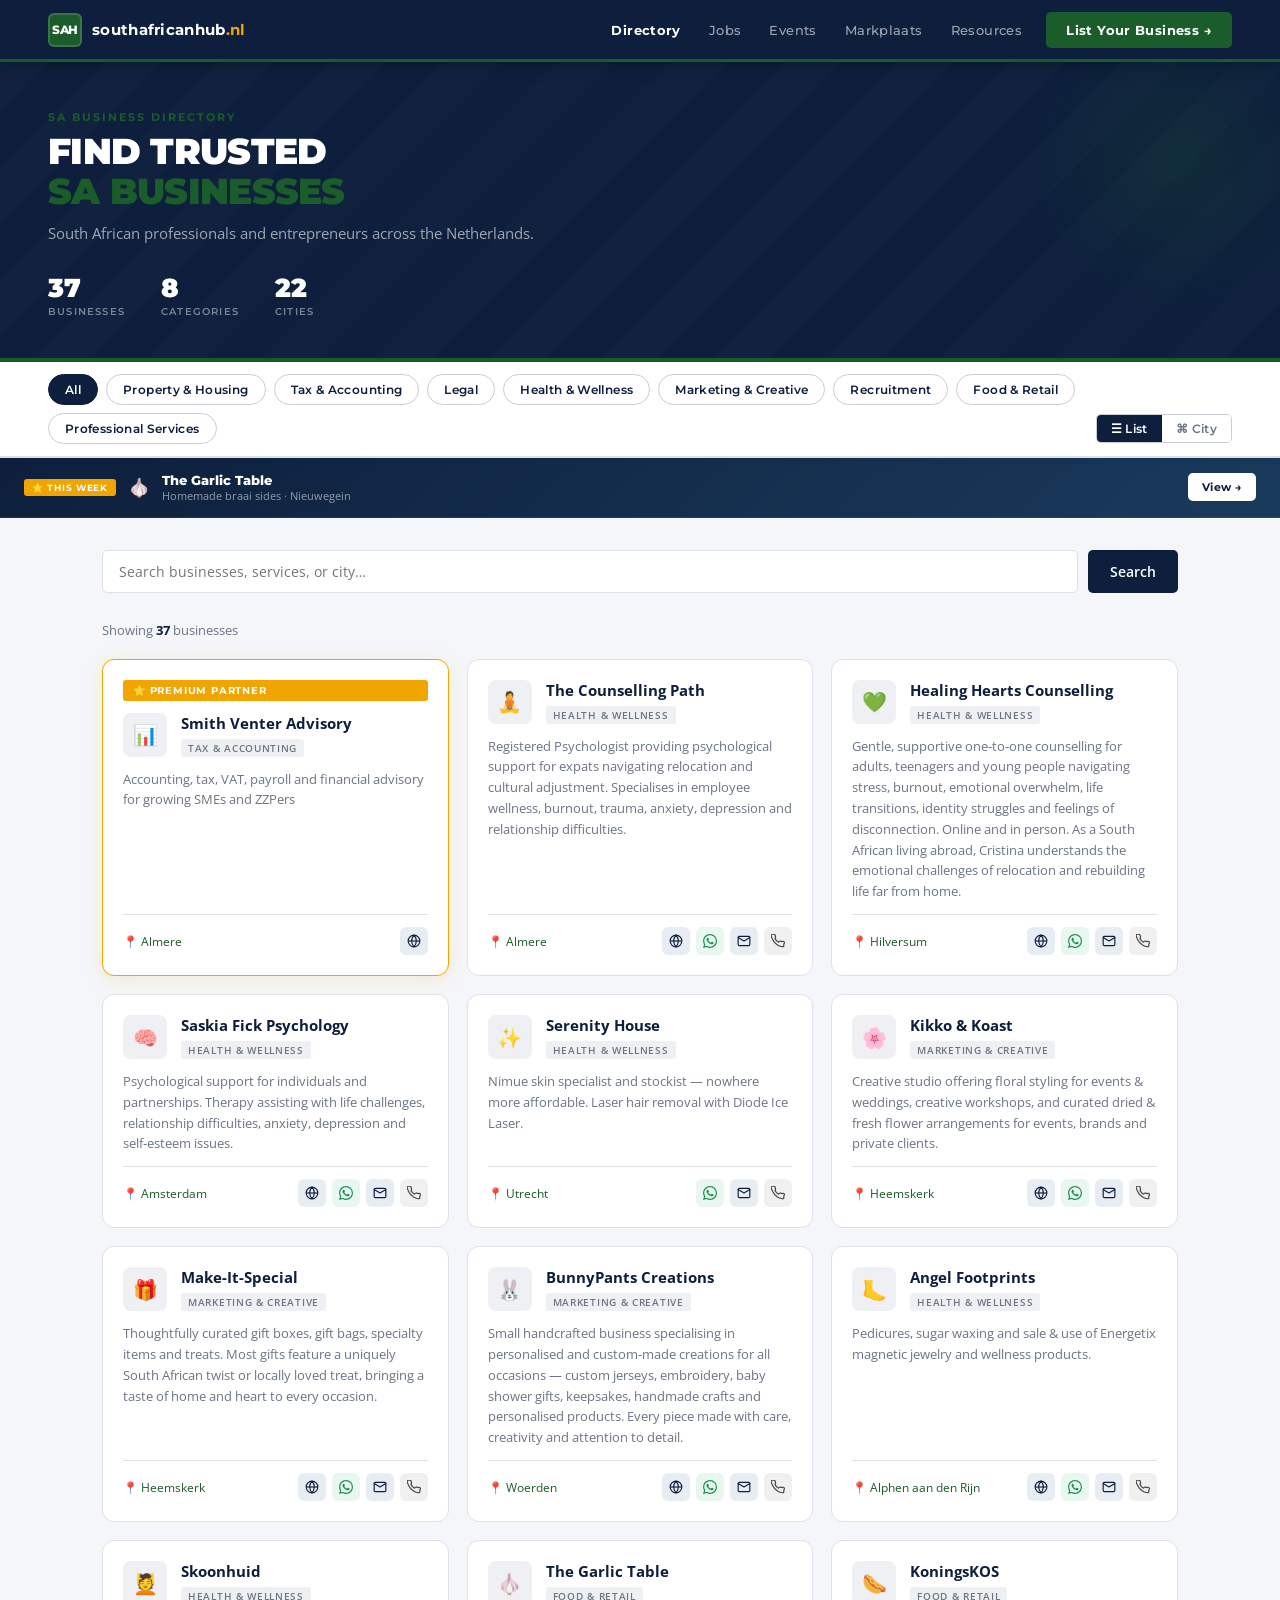
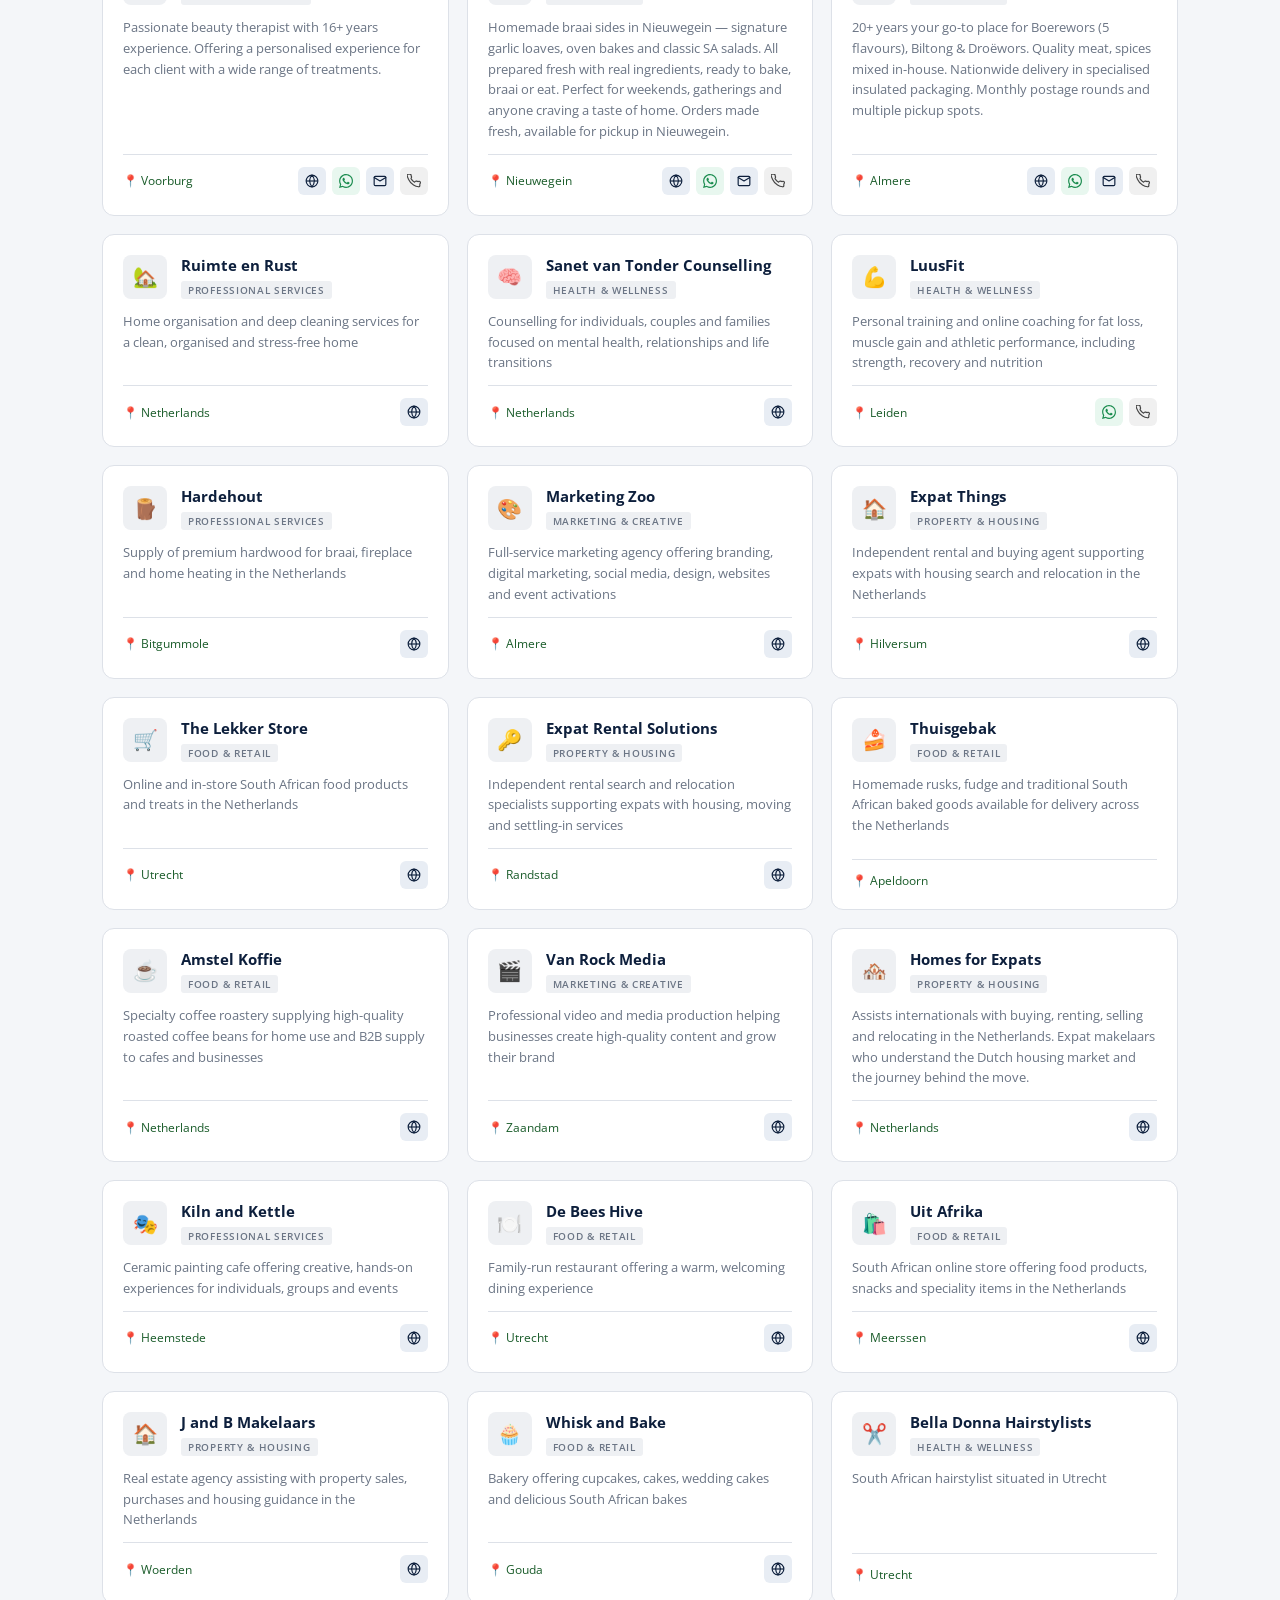
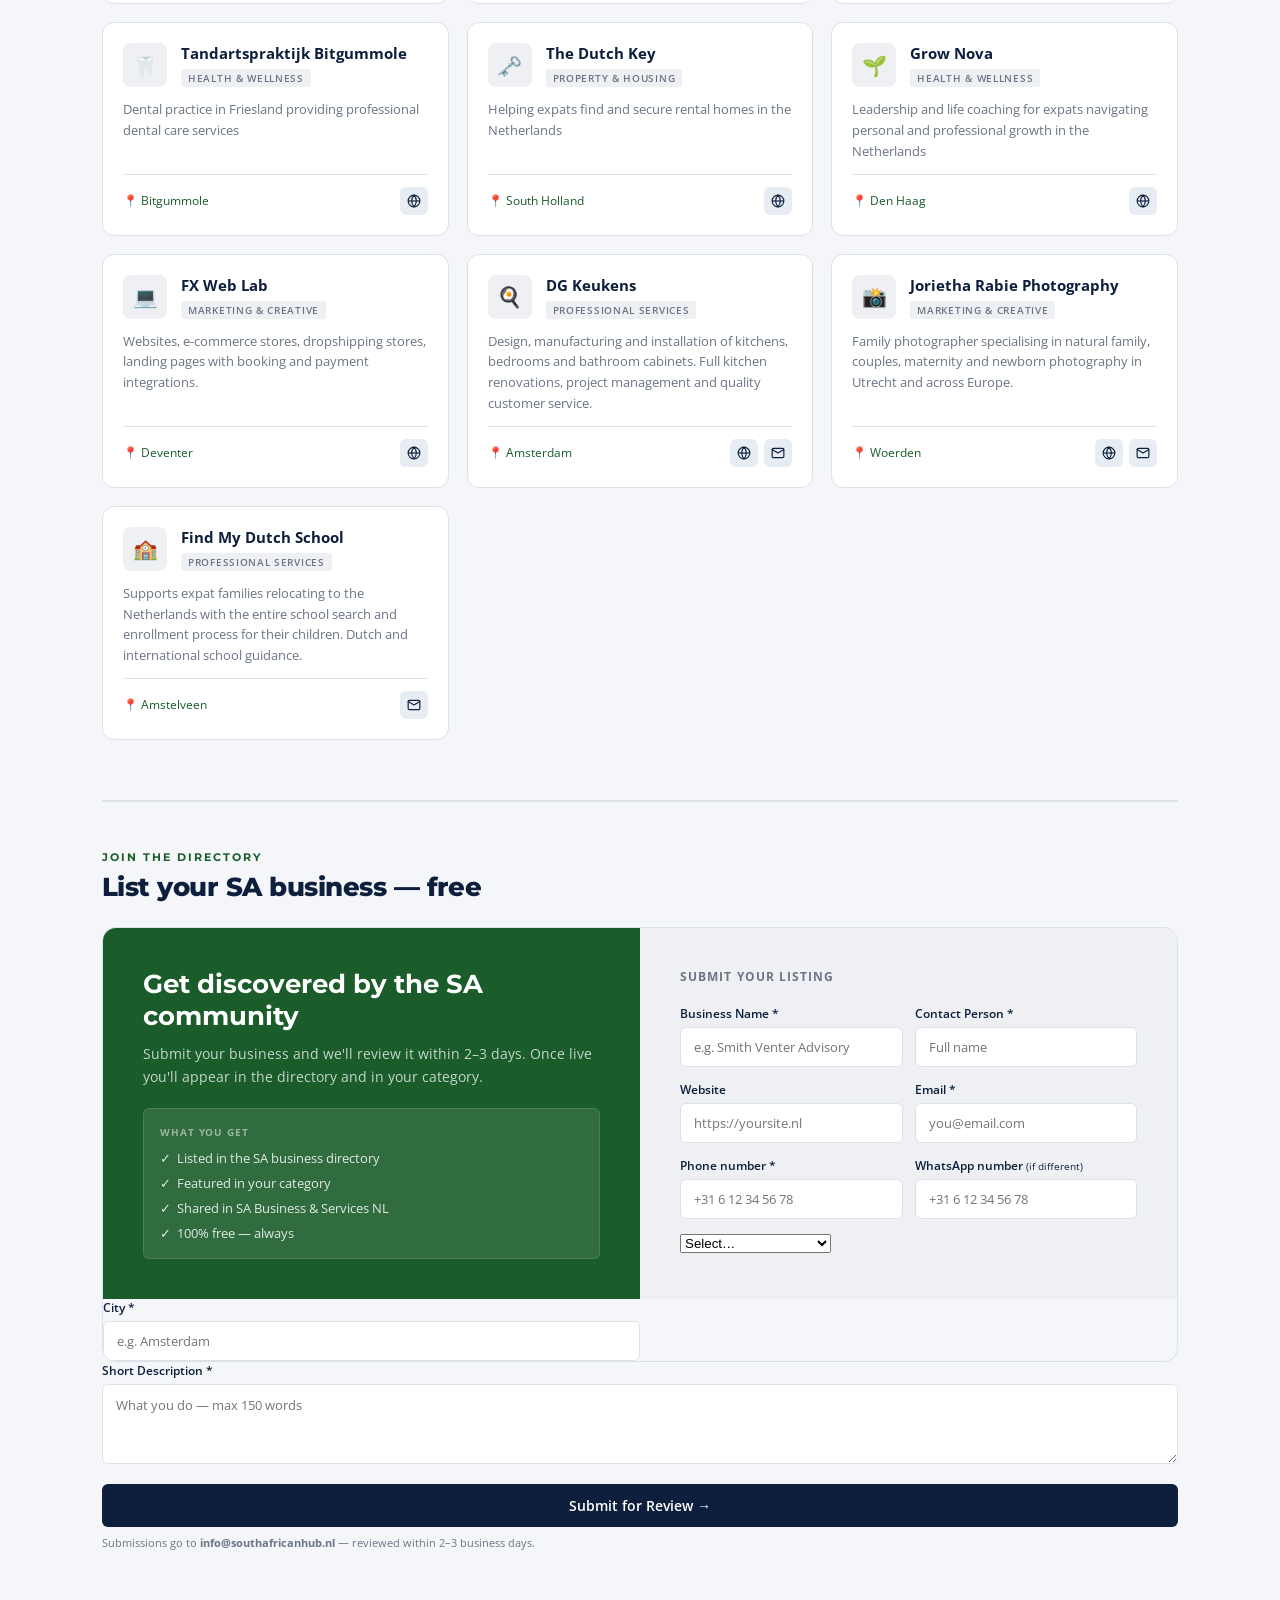
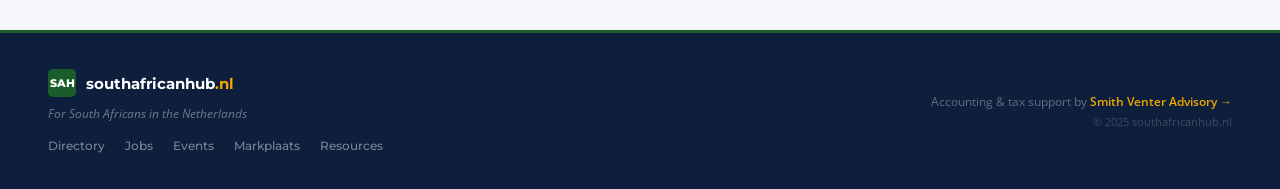
==== commit 6aff0e9e: "Add files via upload" ====
--- a/directory.html
+++ b/directory.html
@@ -222,12 +222,12 @@
 <!-- FEATURED BUSINESS OF THE WEEK -->
 <div style="background:linear-gradient(135deg,#0d1f3c 0%,#1a3a5c 100%);padding:14px 24px;border-bottom:1px solid rgba(255,255,255,0.08);display:flex;align-items:center;gap:12px">
   <span style="background:#f0a500;color:white;font-family:'Montserrat',sans-serif;font-size:9px;font-weight:700;letter-spacing:0.08em;text-transform:uppercase;padding:3px 8px;border-radius:3px;white-space:nowrap;flex-shrink:0">⭐ This Week</span>
-  <span style="font-size:18px;flex-shrink:0">🌸</span>
+  <span style="font-size:18px;flex-shrink:0">🧄</span>
   <div style="flex:1;min-width:0;overflow:hidden">
-    <div style="font-family:'Montserrat',sans-serif;font-weight:800;font-size:13px;color:white;white-space:nowrap;overflow:hidden;text-overflow:ellipsis">Kikko & Koast</div>
-    <div style="font-size:11px;color:rgba(255,255,255,0.55);white-space:nowrap;overflow:hidden;text-overflow:ellipsis">Floral styling · workshops · Heemskerk</div>
-  </div>
-  <a href="/directory#kikko-koast" style="background:white;color:#0d1f3c;font-family:'Montserrat',sans-serif;font-size:11px;font-weight:700;padding:7px 14px;border-radius:5px;text-decoration:none;white-space:nowrap;flex-shrink:0;letter-spacing:0.03em">View →</a>
+    <div style="font-family:'Montserrat',sans-serif;font-weight:800;font-size:13px;color:white;white-space:nowrap;overflow:hidden;text-overflow:ellipsis">The Garlic Table</div>
+    <div style="font-size:11px;color:rgba(255,255,255,0.55);white-space:nowrap;overflow:hidden;text-overflow:ellipsis">Homemade braai sides · Nieuwegein</div>
+  </div>
+  <a href="/directory#the-garlic-table" style="background:white;color:#0d1f3c;font-family:'Montserrat',sans-serif;font-size:11px;font-weight:700;padding:7px 14px;border-radius:5px;text-decoration:none;white-space:nowrap;flex-shrink:0;letter-spacing:0.03em">View →</a>
 </div>
 
 <!-- MAIN BODY -->
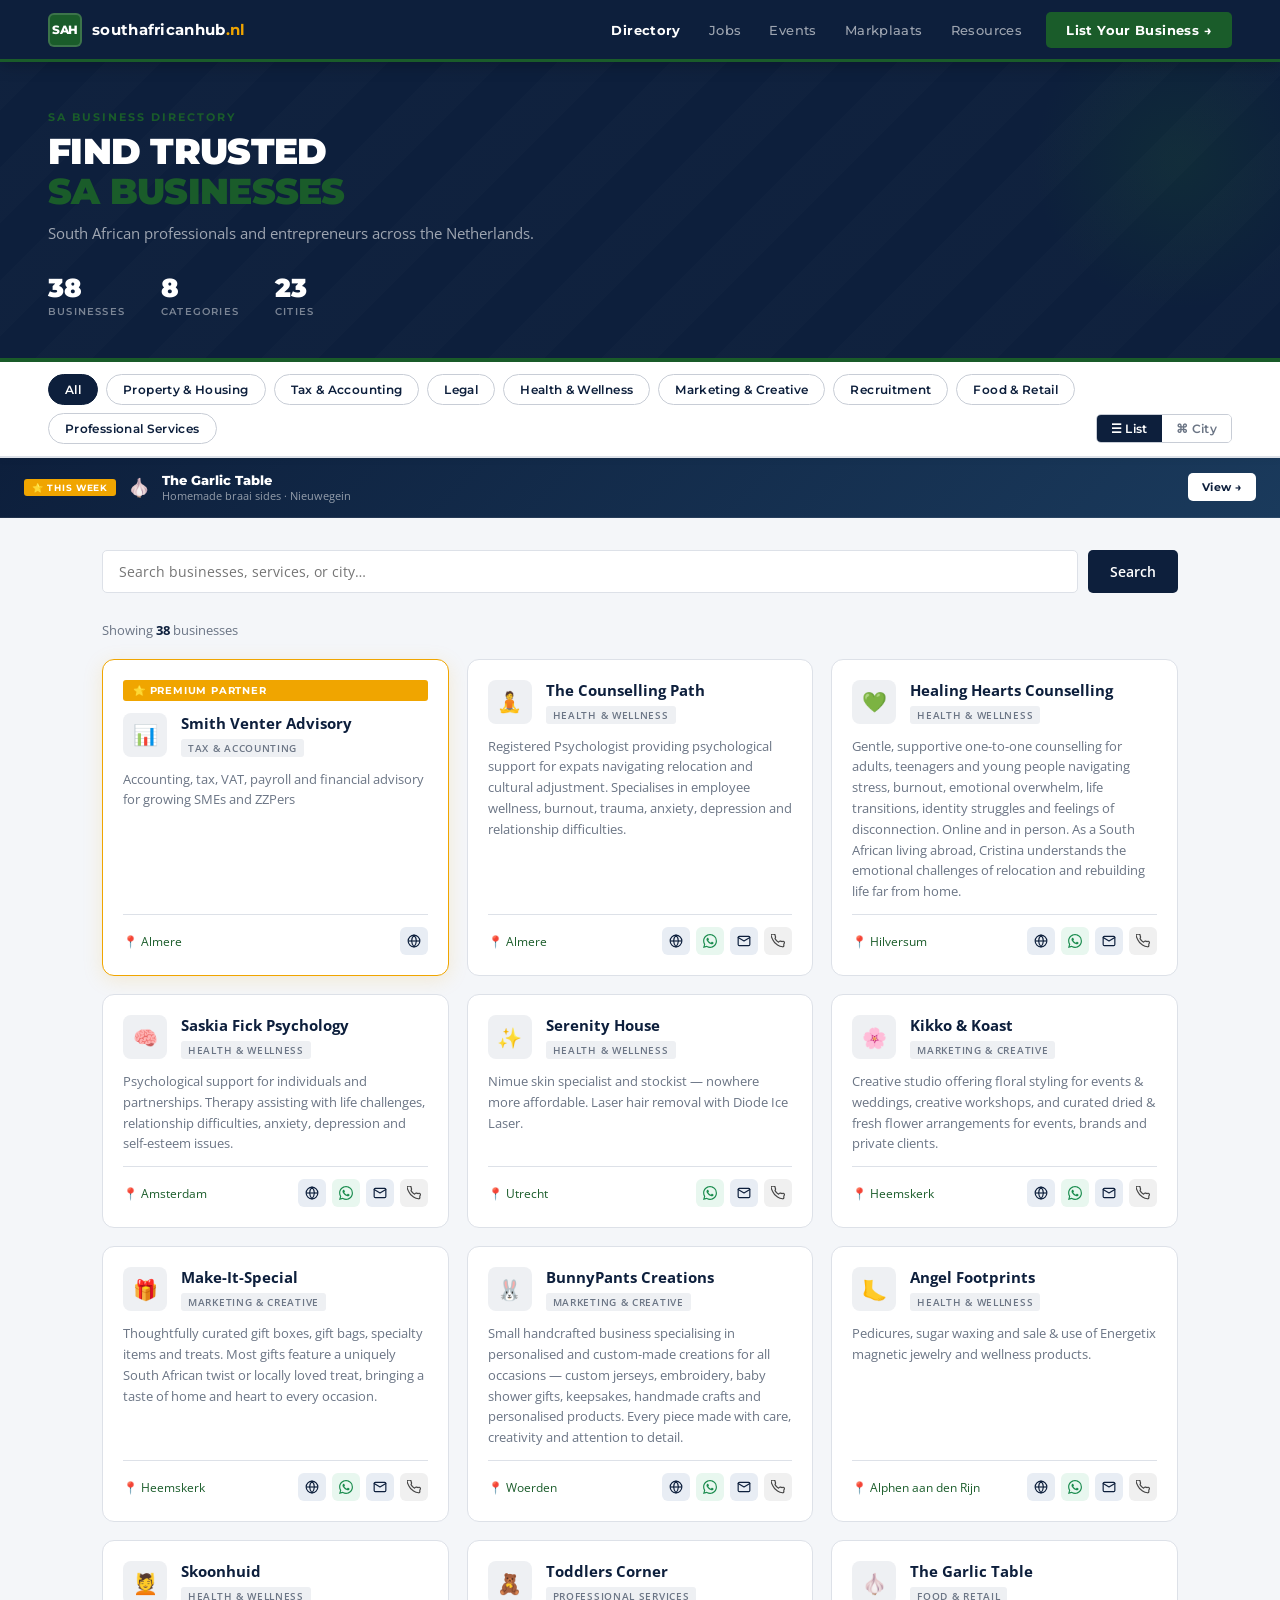
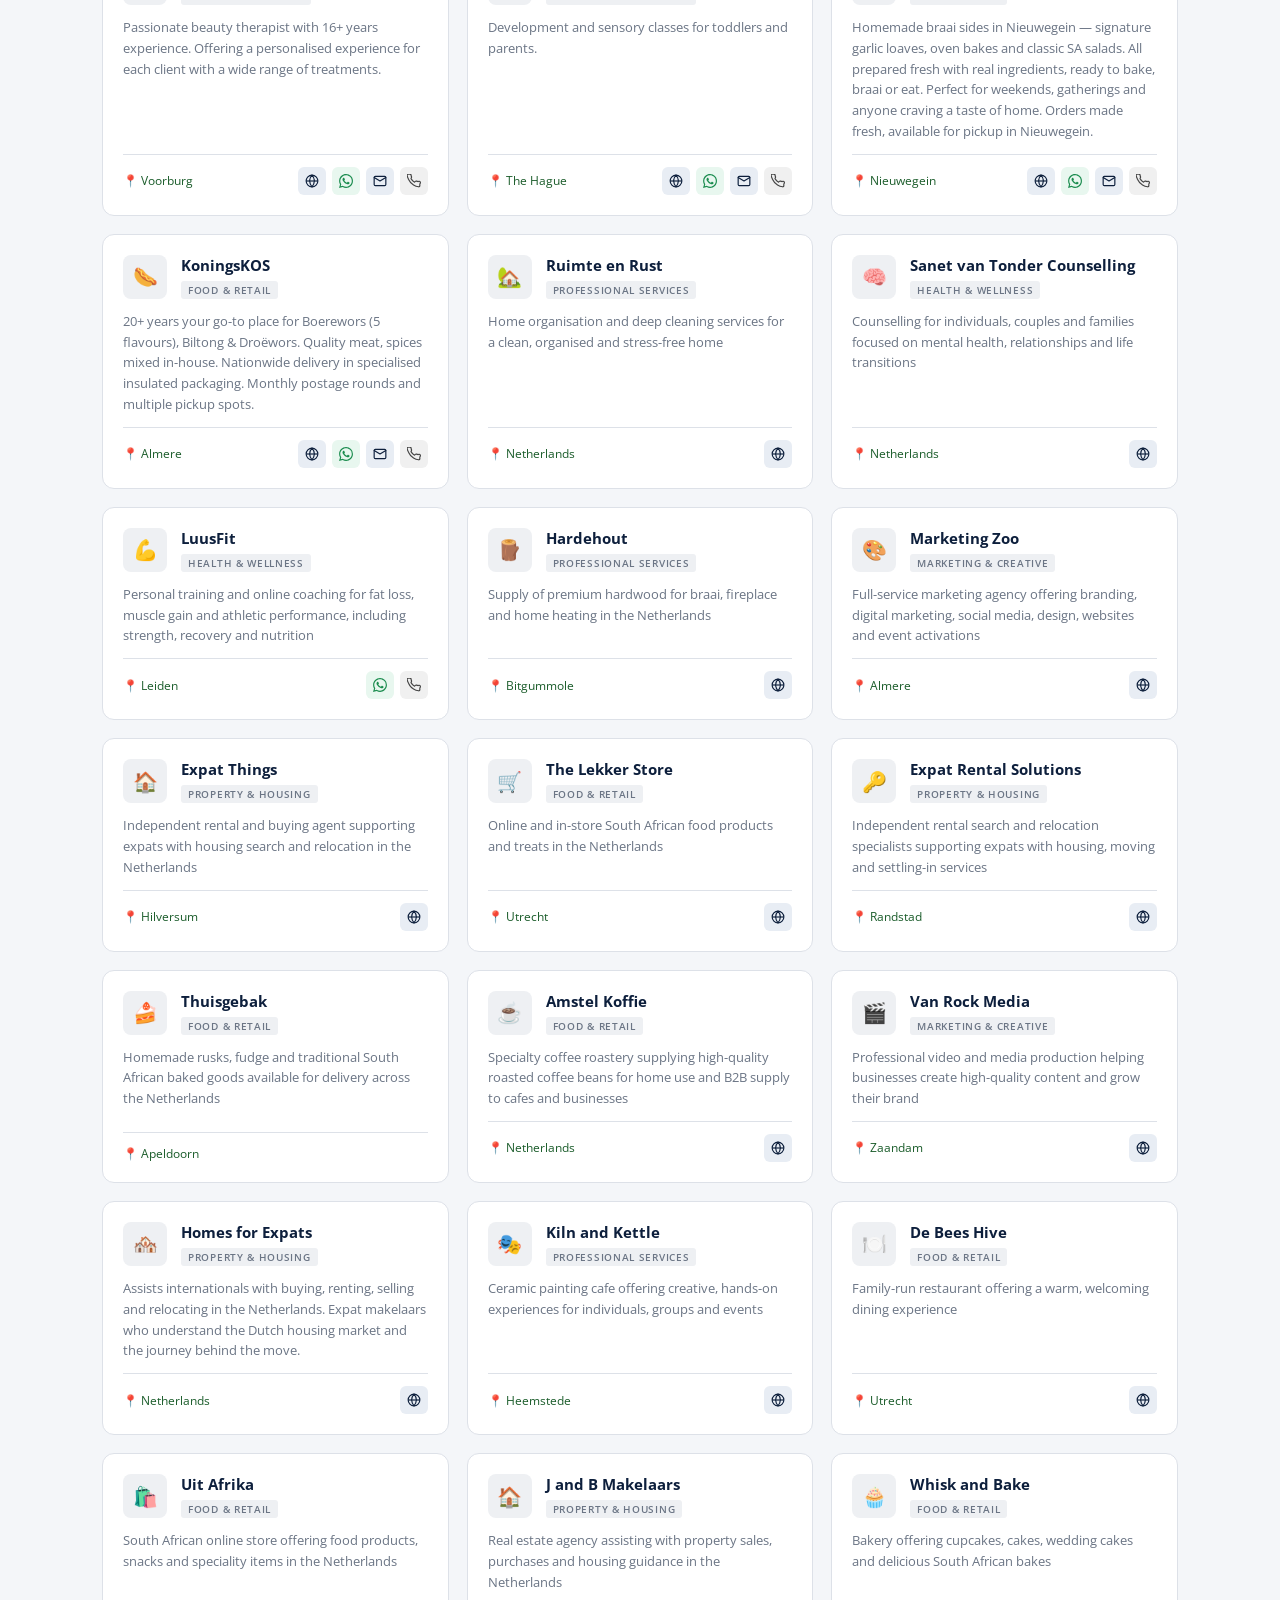
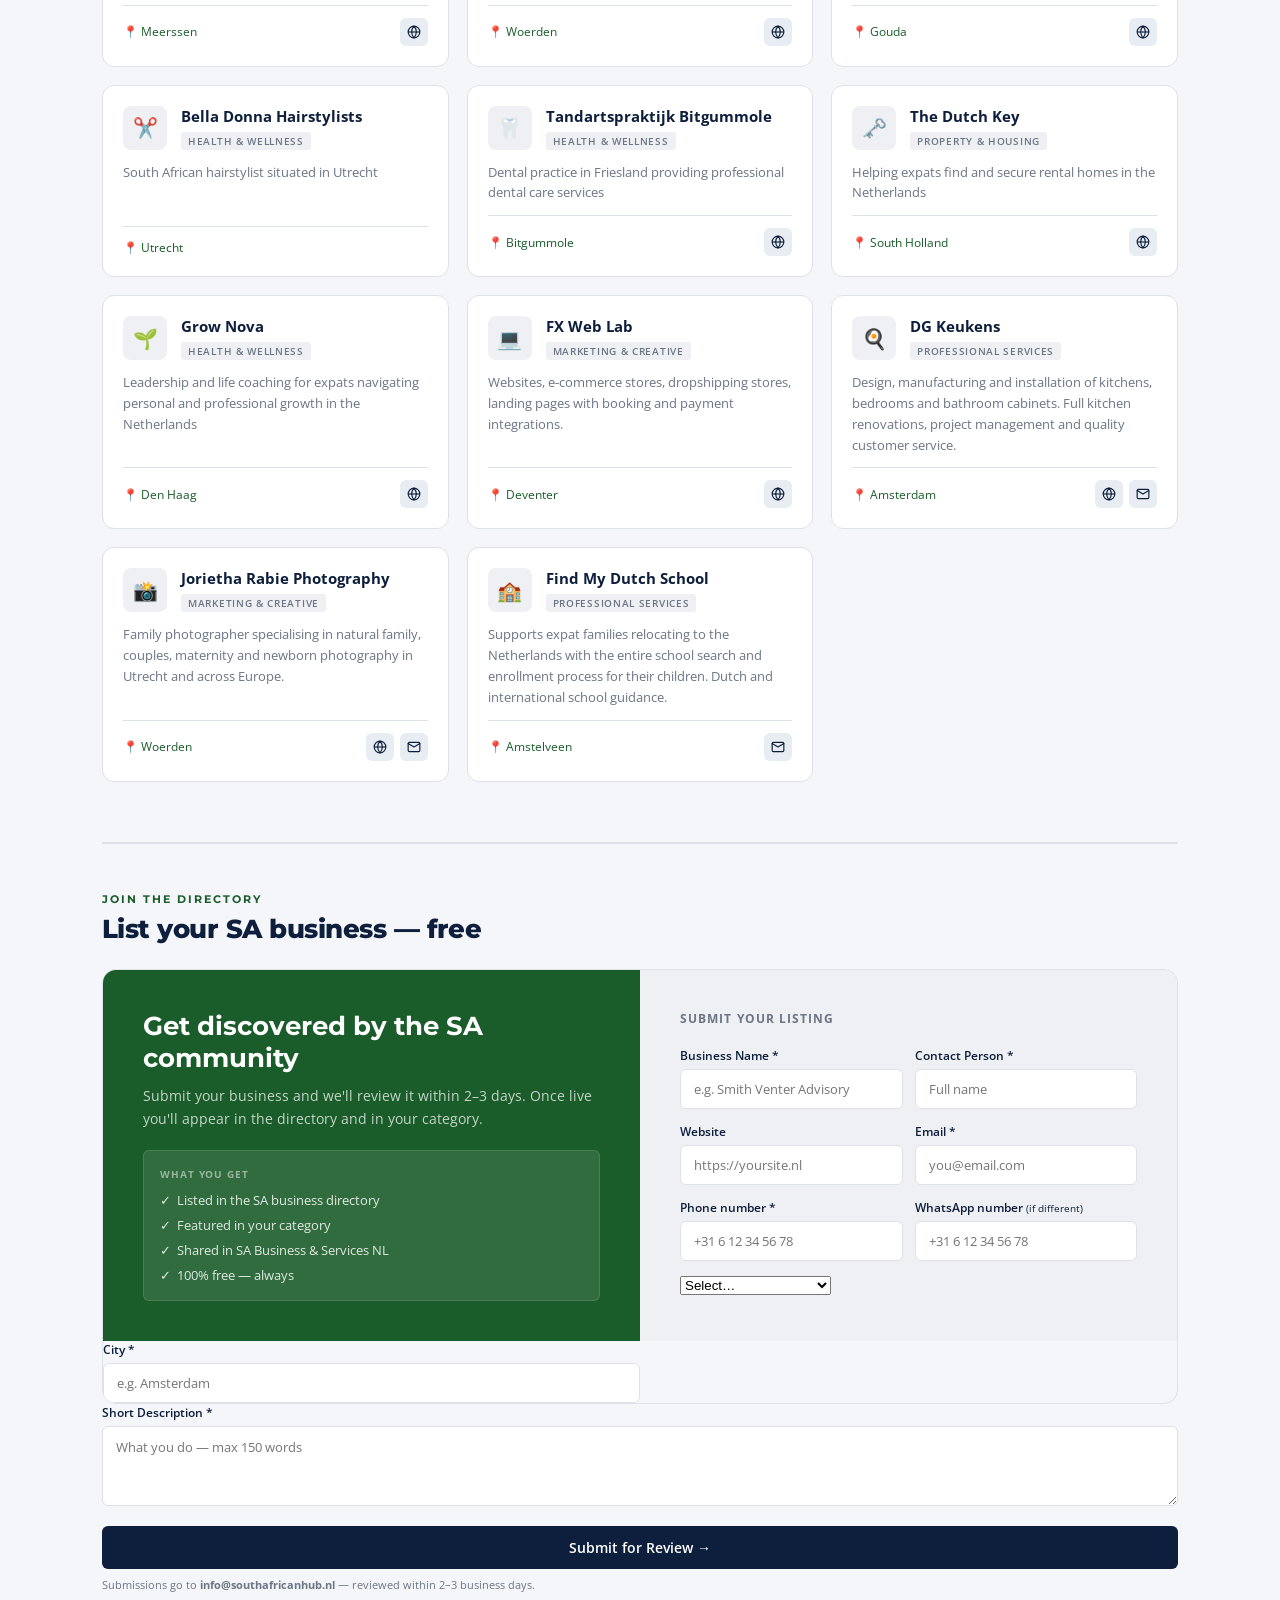
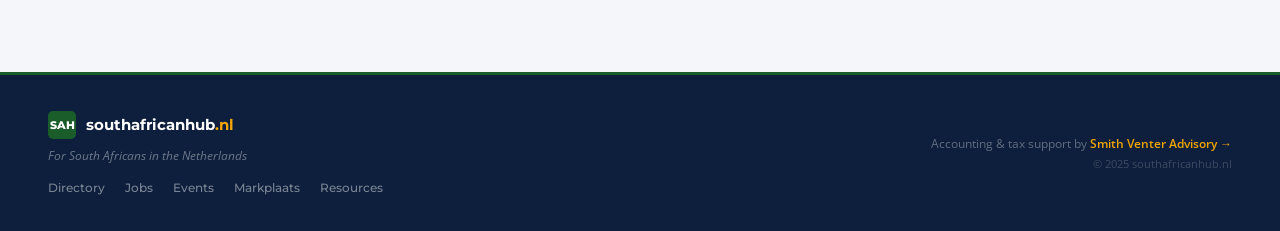
==== commit d80f6809: "Add files via upload" ====
--- a/directory.html
+++ b/directory.html
@@ -196,9 +196,9 @@
   <h1>Find trusted<br><em>SA businesses</em></h1>
   <p>South African professionals and entrepreneurs across the Netherlands.</p>
   <div class="hero-stats">
-    <div class="hero-stat"><div class="n">37</div><div class="l">Businesses</div></div>
+    <div class="hero-stat"><div class="n">38</div><div class="l">Businesses</div></div>
     <div class="hero-stat"><div class="n">8</div><div class="l">Categories</div></div>
-    <div class="hero-stat"><div class="n">22</div><div class="l">Cities</div></div>
+    <div class="hero-stat"><div class="n">23</div><div class="l">Cities</div></div>
   </div>
 </div>
 
@@ -371,6 +371,7 @@
 
   {name:"Angel Footprints",icon:"🦶",cat:"Health & Wellness",city:"Alphen aan den Rijn",website:"https://www.angelfootprints.nl",email:"alphen@angelfootprints.nl",phone:"+31 6 26499217",wa:"31626499217",contact:"Kay Maas",desc:"Pedicures, sugar waxing and sale & use of Energetix magnetic jewelry and wellness products."},
   {name:"Skoonhuid",icon:"💆",cat:"Health & Wellness",city:"Voorburg",website:"https://www.skoonhuid.nl",email:"info@skoonhuid.nl",phone:"+31 6 19317476",wa:"31619317476",contact:"Scantelle",desc:"Passionate beauty therapist with 16+ years experience. Offering a personalised experience for each client with a wide range of treatments."},
+  {name:"Toddlers Corner",icon:"🧸",cat:"Professional Services",city:"The Hague",website:"https://www.toddlerscorner.nl",email:"info@toddlerscorner.nl",phone:"+31 6 42954747",wa:"31642954747",contact:"Debbie Ras",desc:"Development and sensory classes for toddlers and parents."},
   {name:"The Garlic Table",icon:"🧄",cat:"Food & Retail",city:"Nieuwegein",website:"https://www.facebook.com/profile.php?id=61586726952223",email:"thegarlictable@gmail.com",phone:"+31 6 24185718",wa:"31624185718",contact:"Kim la",desc:"Homemade braai sides in Nieuwegein — signature garlic loaves, oven bakes and classic SA salads. All prepared fresh with real ingredients, ready to bake, braai or eat. Perfect for weekends, gatherings and anyone craving a taste of home. Orders made fresh, available for pickup in Nieuwegein."},
   {name:"KoningsKOS",icon:"🌭",cat:"Food & Retail",city:"Almere",website:"https://www.boerewors.nl",email:"Info@boerewors.nl",phone:"+31 6 24218239",wa:"31624218239",contact:"Andre Koning",desc:"20+ years your go-to place for Boerewors (5 flavours), Biltong & Droëwors. Quality meat, spices mixed in-house. Nationwide delivery in specialised insulated packaging. Monthly postage rounds and multiple pickup spots."},
   {name:"Ruimte en Rust",icon:"🏡",cat:"Professional Services",city:"Netherlands",website:"https://www.ruimteenrustdoordina.nl",contact:"Nadine Potgieter",desc:"Home organisation and deep cleaning services for a clean, organised and stress-free home"},
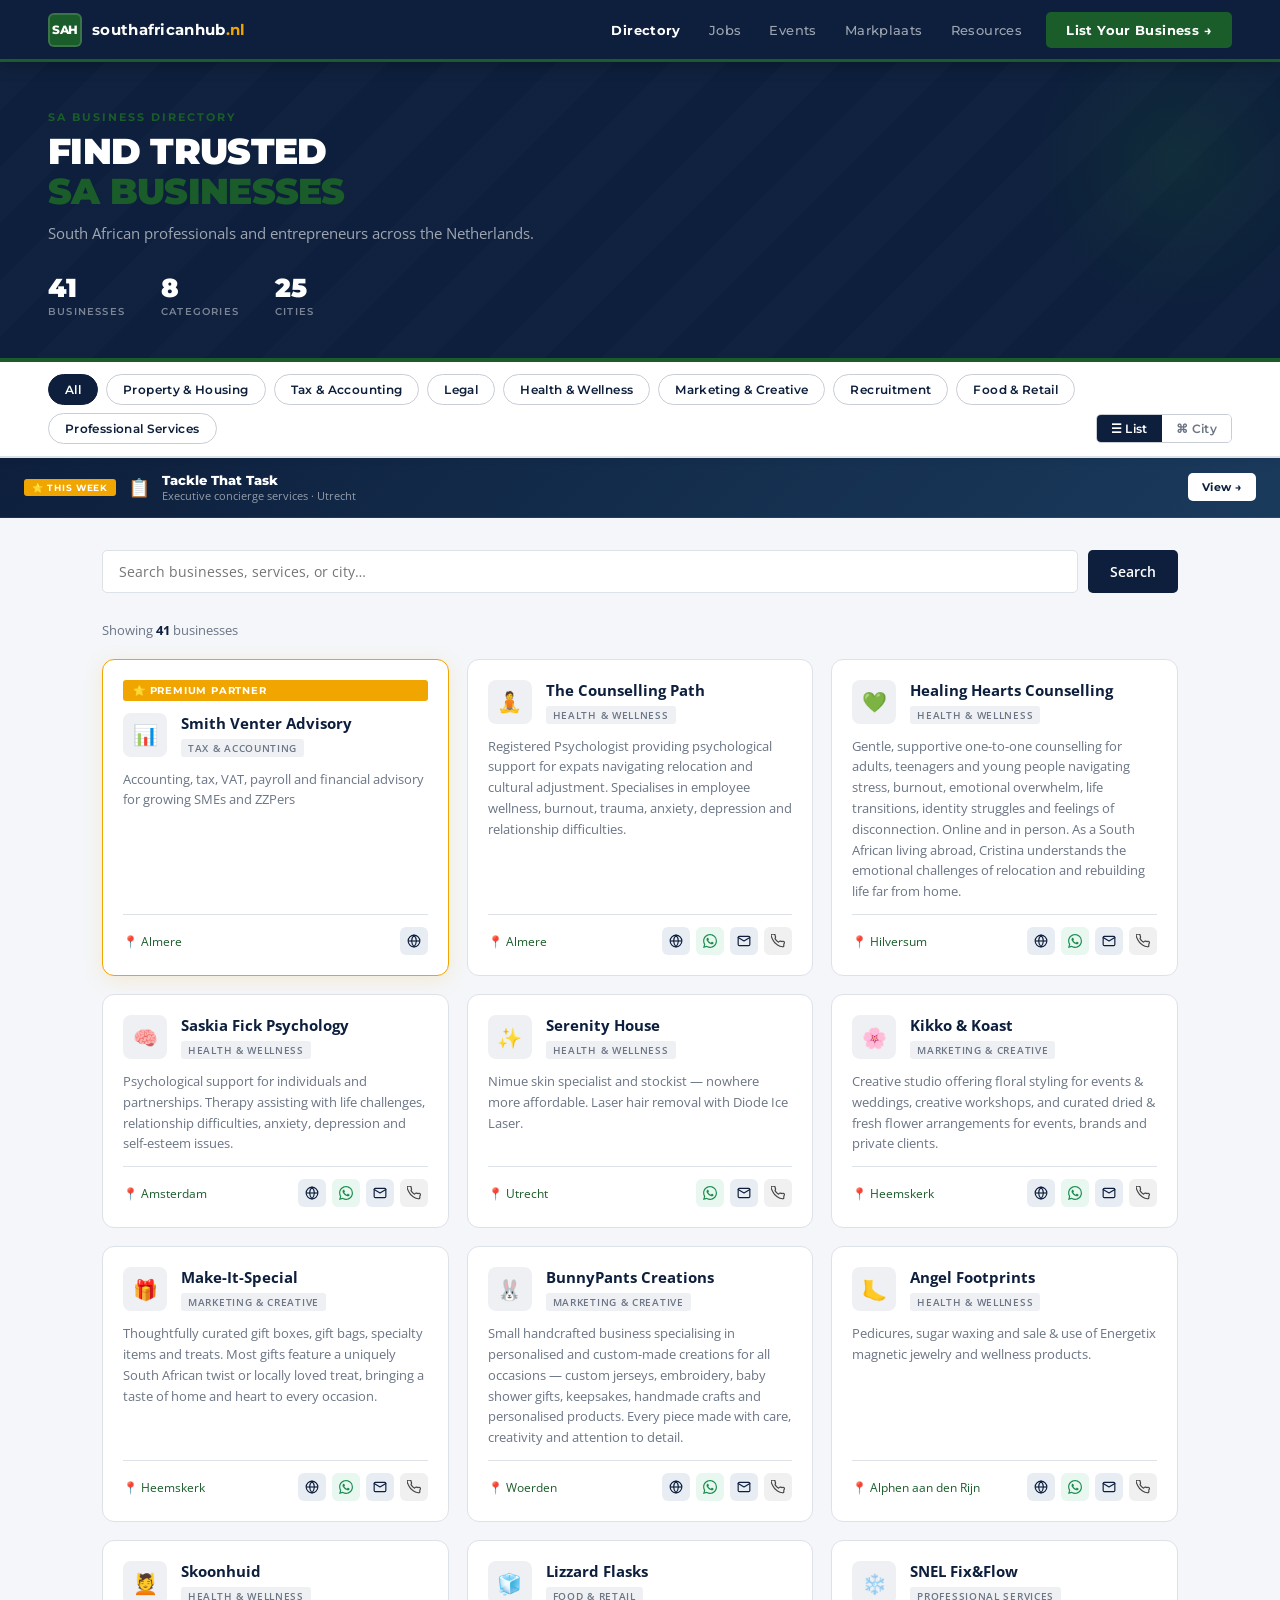
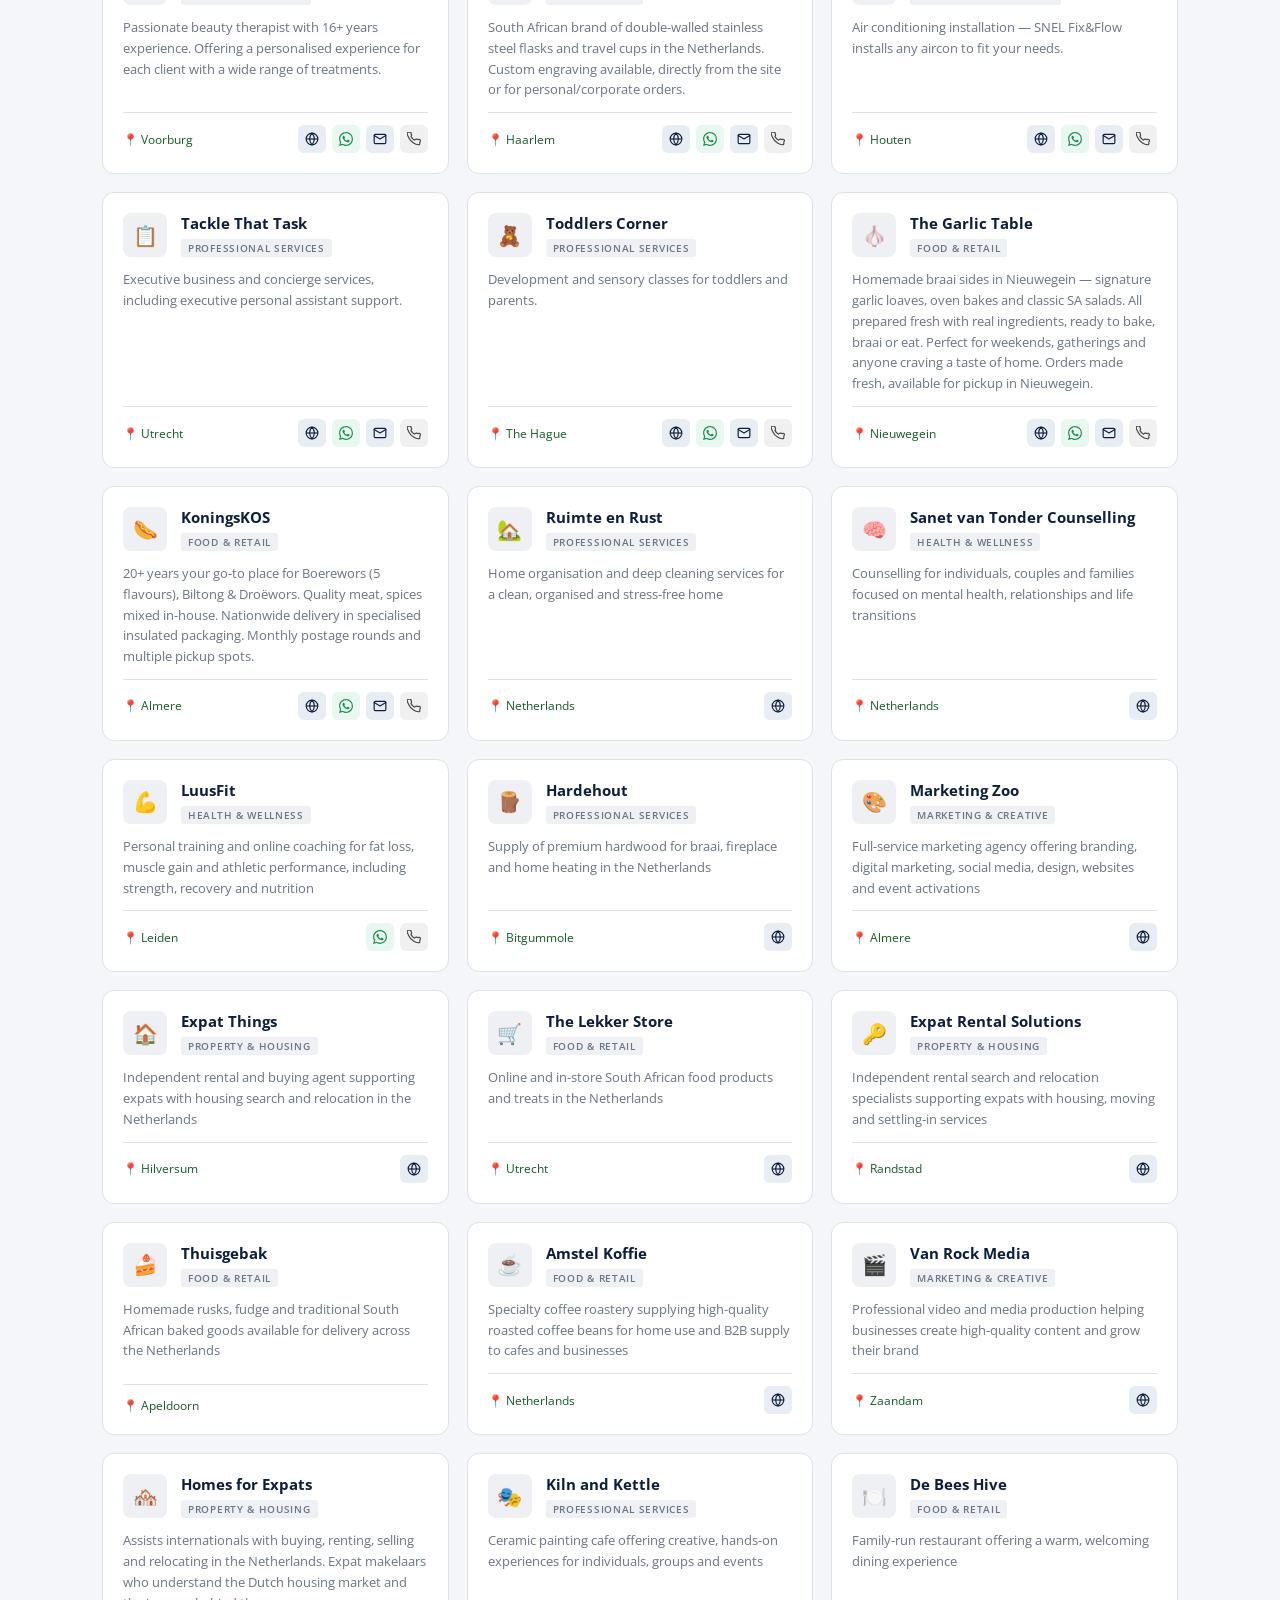
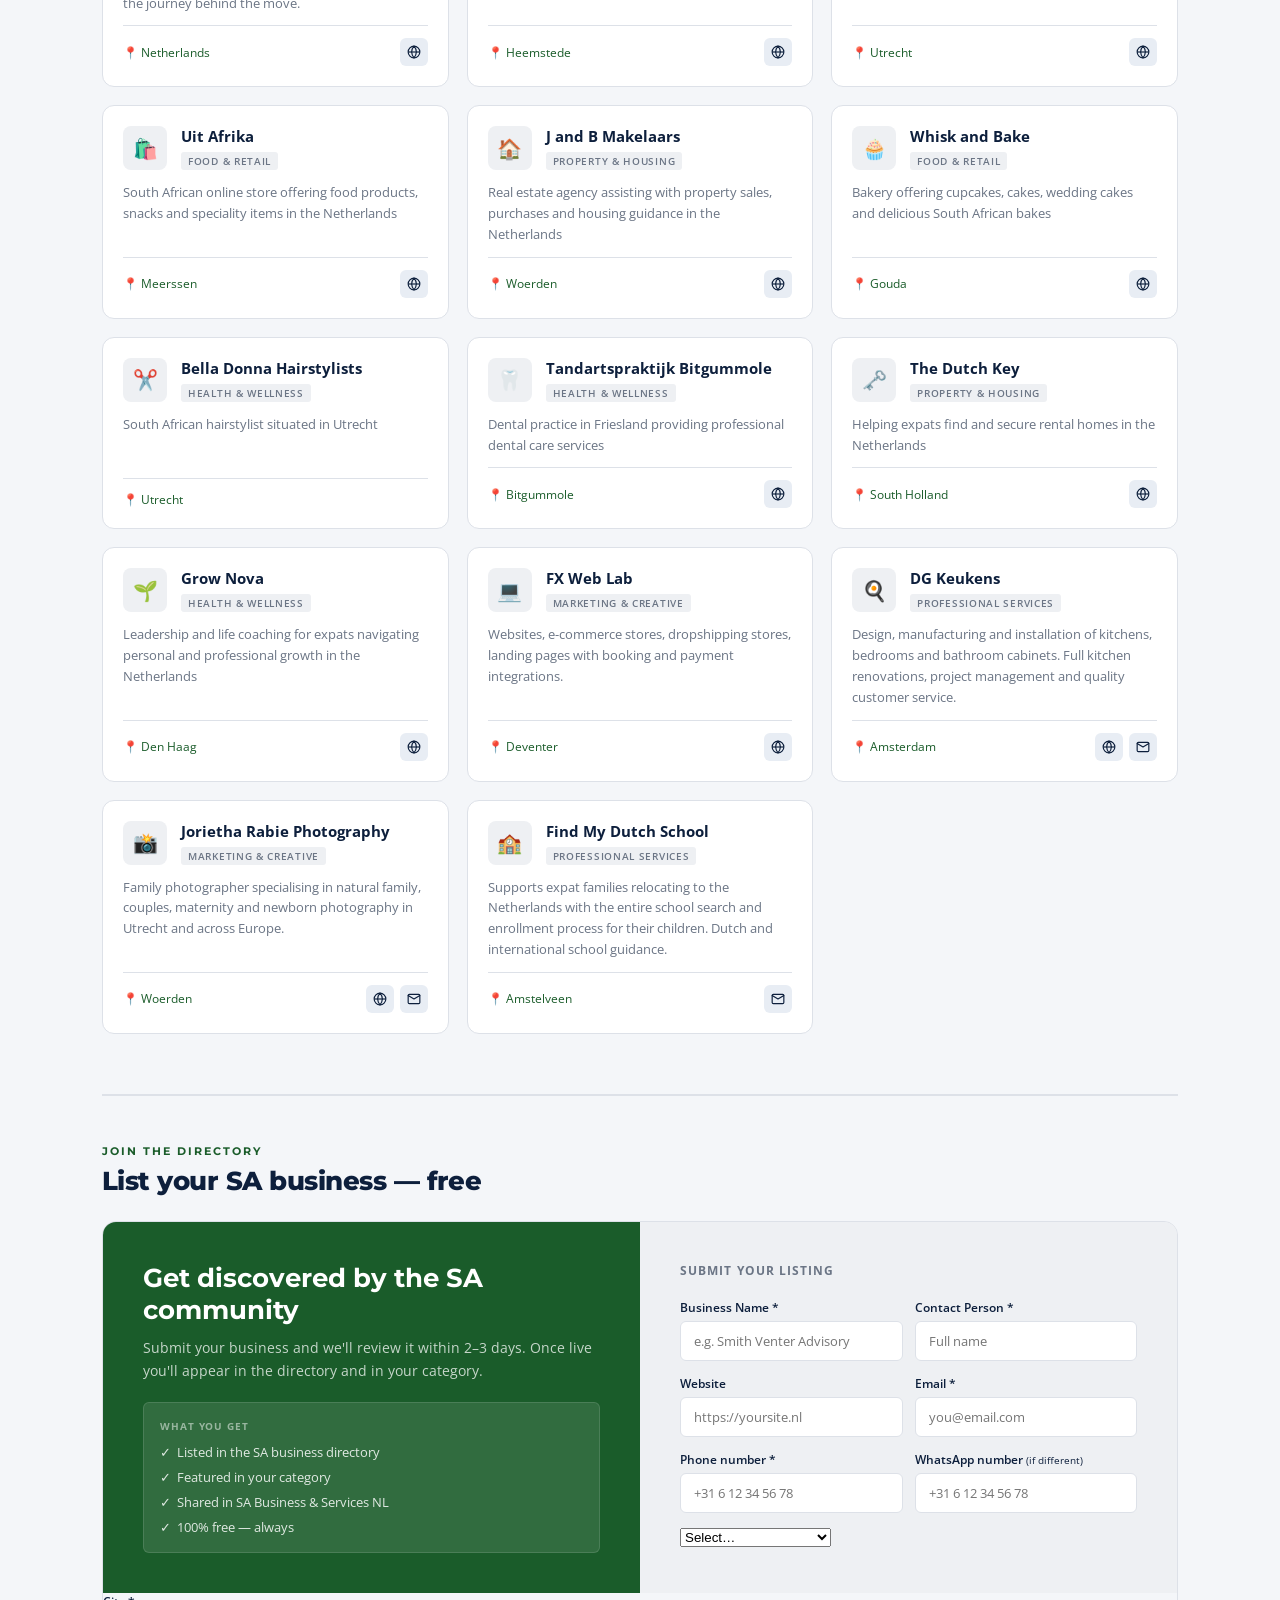
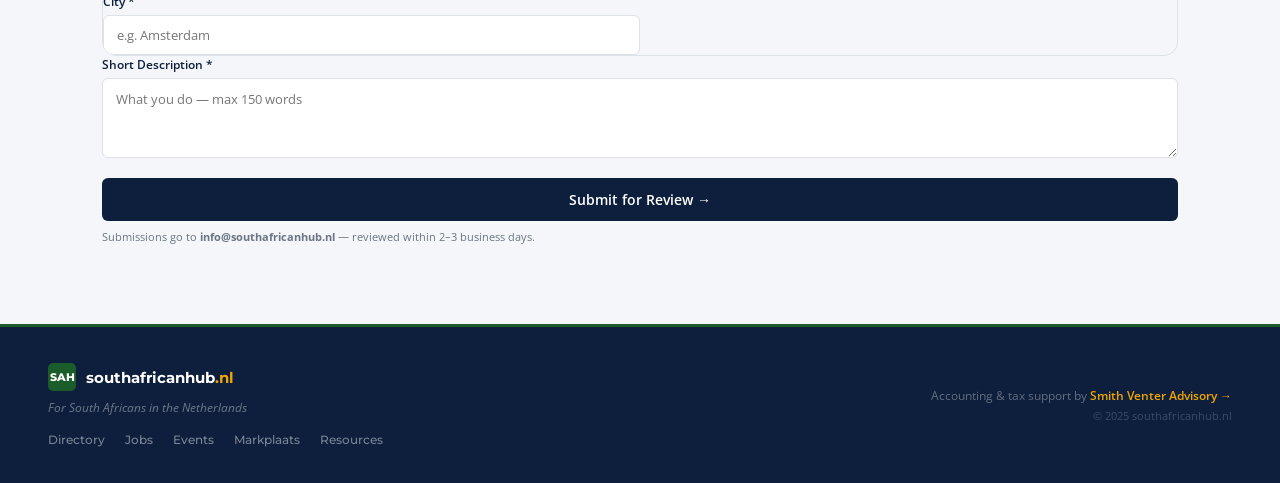
==== commit ecc25dbb: "Add files via upload" ====
--- a/directory.html
+++ b/directory.html
@@ -196,9 +196,9 @@
   <h1>Find trusted<br><em>SA businesses</em></h1>
   <p>South African professionals and entrepreneurs across the Netherlands.</p>
   <div class="hero-stats">
-    <div class="hero-stat"><div class="n">38</div><div class="l">Businesses</div></div>
+    <div class="hero-stat"><div class="n">41</div><div class="l">Businesses</div></div>
     <div class="hero-stat"><div class="n">8</div><div class="l">Categories</div></div>
-    <div class="hero-stat"><div class="n">23</div><div class="l">Cities</div></div>
+    <div class="hero-stat"><div class="n">25</div><div class="l">Cities</div></div>
   </div>
 </div>
 
@@ -222,12 +222,12 @@
 <!-- FEATURED BUSINESS OF THE WEEK -->
 <div style="background:linear-gradient(135deg,#0d1f3c 0%,#1a3a5c 100%);padding:14px 24px;border-bottom:1px solid rgba(255,255,255,0.08);display:flex;align-items:center;gap:12px">
   <span style="background:#f0a500;color:white;font-family:'Montserrat',sans-serif;font-size:9px;font-weight:700;letter-spacing:0.08em;text-transform:uppercase;padding:3px 8px;border-radius:3px;white-space:nowrap;flex-shrink:0">⭐ This Week</span>
-  <span style="font-size:18px;flex-shrink:0">🧄</span>
+  <span style="font-size:18px;flex-shrink:0">📋</span>
   <div style="flex:1;min-width:0;overflow:hidden">
-    <div style="font-family:'Montserrat',sans-serif;font-weight:800;font-size:13px;color:white;white-space:nowrap;overflow:hidden;text-overflow:ellipsis">The Garlic Table</div>
-    <div style="font-size:11px;color:rgba(255,255,255,0.55);white-space:nowrap;overflow:hidden;text-overflow:ellipsis">Homemade braai sides · Nieuwegein</div>
-  </div>
-  <a href="/directory#the-garlic-table" style="background:white;color:#0d1f3c;font-family:'Montserrat',sans-serif;font-size:11px;font-weight:700;padding:7px 14px;border-radius:5px;text-decoration:none;white-space:nowrap;flex-shrink:0;letter-spacing:0.03em">View →</a>
+    <div style="font-family:'Montserrat',sans-serif;font-weight:800;font-size:13px;color:white;white-space:nowrap;overflow:hidden;text-overflow:ellipsis">Tackle That Task</div>
+    <div style="font-size:11px;color:rgba(255,255,255,0.55);white-space:nowrap;overflow:hidden;text-overflow:ellipsis">Executive concierge services · Utrecht</div>
+  </div>
+  <a href="/directory#tackle-that-task" style="background:white;color:#0d1f3c;font-family:'Montserrat',sans-serif;font-size:11px;font-weight:700;padding:7px 14px;border-radius:5px;text-decoration:none;white-space:nowrap;flex-shrink:0;letter-spacing:0.03em">View →</a>
 </div>
 
 <!-- MAIN BODY -->
@@ -371,6 +371,9 @@
 
   {name:"Angel Footprints",icon:"🦶",cat:"Health & Wellness",city:"Alphen aan den Rijn",website:"https://www.angelfootprints.nl",email:"alphen@angelfootprints.nl",phone:"+31 6 26499217",wa:"31626499217",contact:"Kay Maas",desc:"Pedicures, sugar waxing and sale & use of Energetix magnetic jewelry and wellness products."},
   {name:"Skoonhuid",icon:"💆",cat:"Health & Wellness",city:"Voorburg",website:"https://www.skoonhuid.nl",email:"info@skoonhuid.nl",phone:"+31 6 19317476",wa:"31619317476",contact:"Scantelle",desc:"Passionate beauty therapist with 16+ years experience. Offering a personalised experience for each client with a wide range of treatments."},
+  {name:"Lizzard Flasks",icon:"🧊",cat:"Food & Retail",city:"Haarlem",website:"https://lizzardflasks.nl",email:"sherrileah@lizzardflasks.nl",phone:"+31 6 84764344",wa:"31684764344",contact:"Sherrileah",desc:"South African brand of double-walled stainless steel flasks and travel cups in the Netherlands. Custom engraving available, directly from the site or for personal/corporate orders."},
+  {name:"SNEL Fix&Flow",icon:"❄️",cat:"Professional Services",city:"Houten",website:"https://www.snelfixflow.nl",email:"info@snelfixflow.nl",phone:"+31 6 17659488",wa:"31617659488",contact:"Stefan",desc:"Air conditioning installation — SNEL Fix&Flow installs any aircon to fit your needs."},
+  {name:"Tackle That Task",icon:"📋",cat:"Professional Services",city:"Utrecht",website:"https://www.tackle-that-task.com",email:"info@tackle-that-task.com",phone:"+31 6 27967462",wa:"31627967462",contact:"Becks Cripsey",desc:"Executive business and concierge services, including executive personal assistant support."},
   {name:"Toddlers Corner",icon:"🧸",cat:"Professional Services",city:"The Hague",website:"https://www.toddlerscorner.nl",email:"info@toddlerscorner.nl",phone:"+31 6 42954747",wa:"31642954747",contact:"Debbie Ras",desc:"Development and sensory classes for toddlers and parents."},
   {name:"The Garlic Table",icon:"🧄",cat:"Food & Retail",city:"Nieuwegein",website:"https://www.facebook.com/profile.php?id=61586726952223",email:"thegarlictable@gmail.com",phone:"+31 6 24185718",wa:"31624185718",contact:"Kim la",desc:"Homemade braai sides in Nieuwegein — signature garlic loaves, oven bakes and classic SA salads. All prepared fresh with real ingredients, ready to bake, braai or eat. Perfect for weekends, gatherings and anyone craving a taste of home. Orders made fresh, available for pickup in Nieuwegein."},
   {name:"KoningsKOS",icon:"🌭",cat:"Food & Retail",city:"Almere",website:"https://www.boerewors.nl",email:"Info@boerewors.nl",phone:"+31 6 24218239",wa:"31624218239",contact:"Andre Koning",desc:"20+ years your go-to place for Boerewors (5 flavours), Biltong & Droëwors. Quality meat, spices mixed in-house. Nationwide delivery in specialised insulated packaging. Monthly postage rounds and multiple pickup spots."},
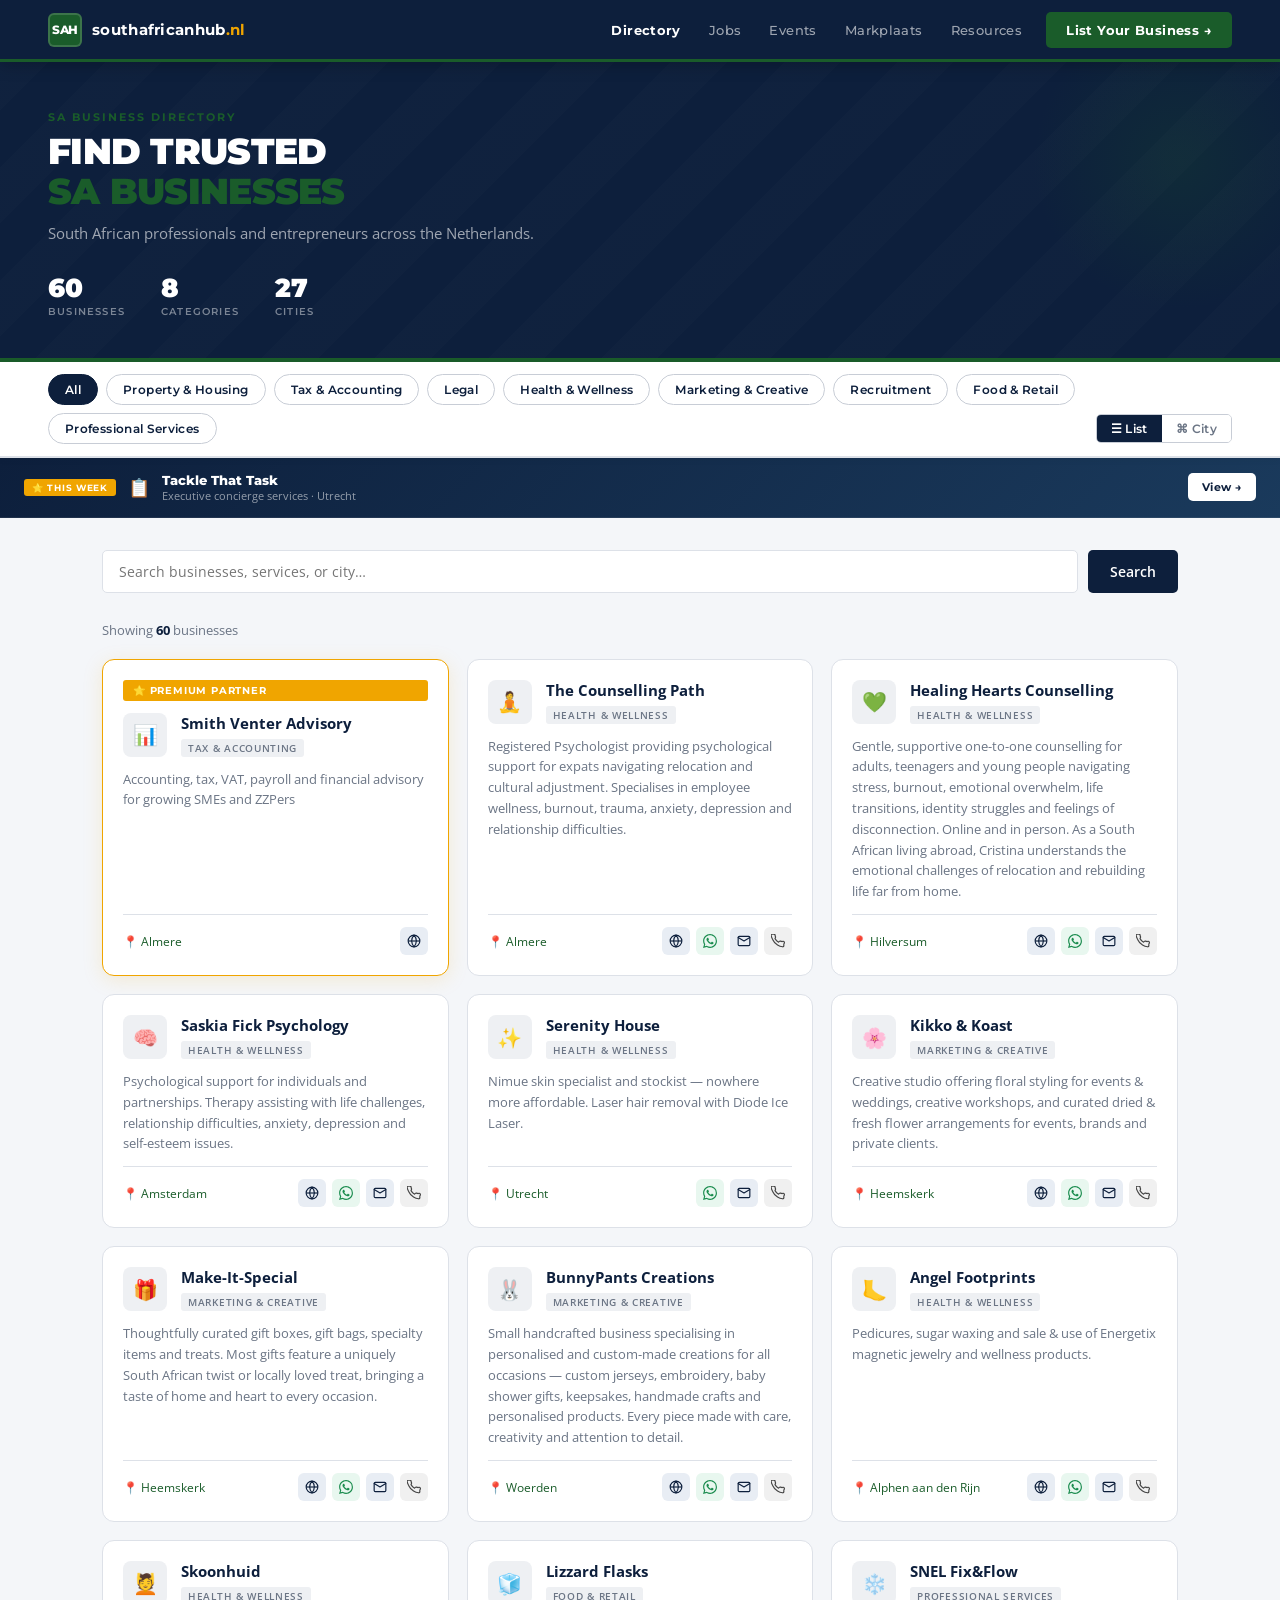
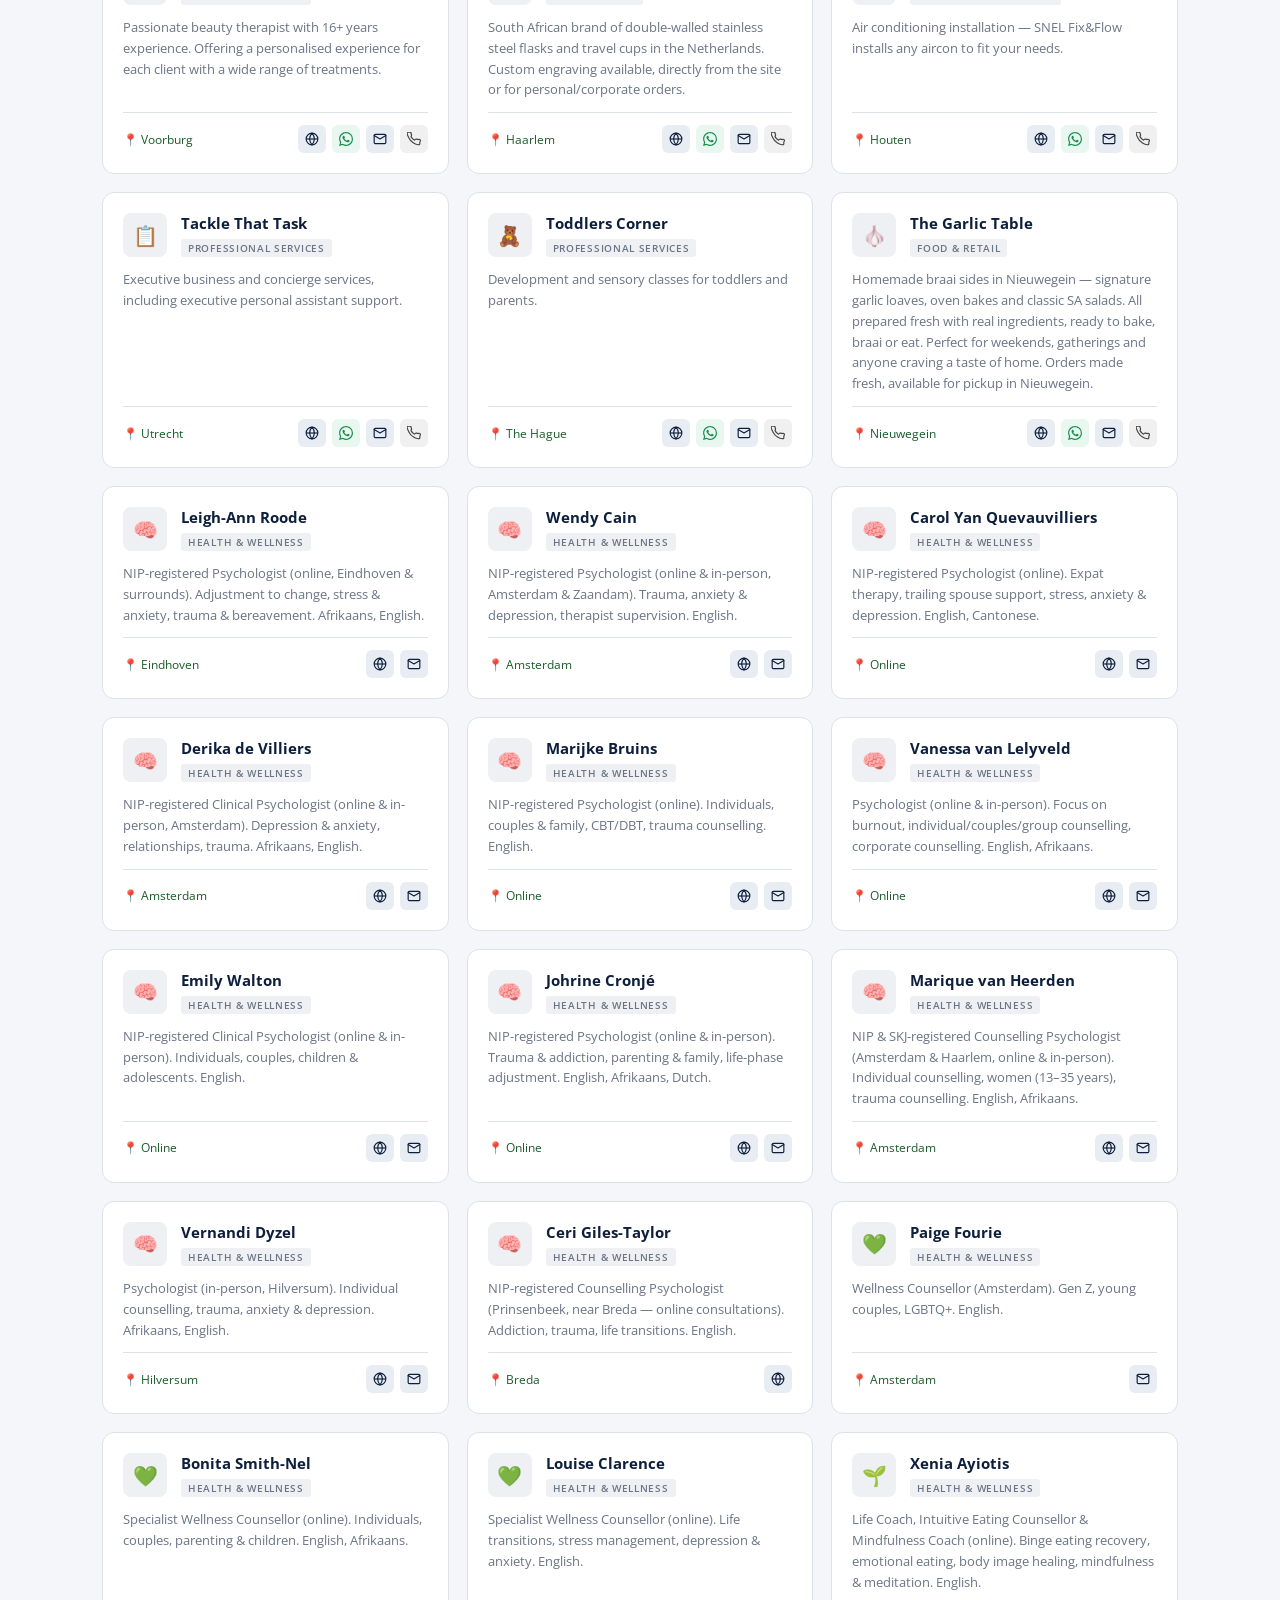
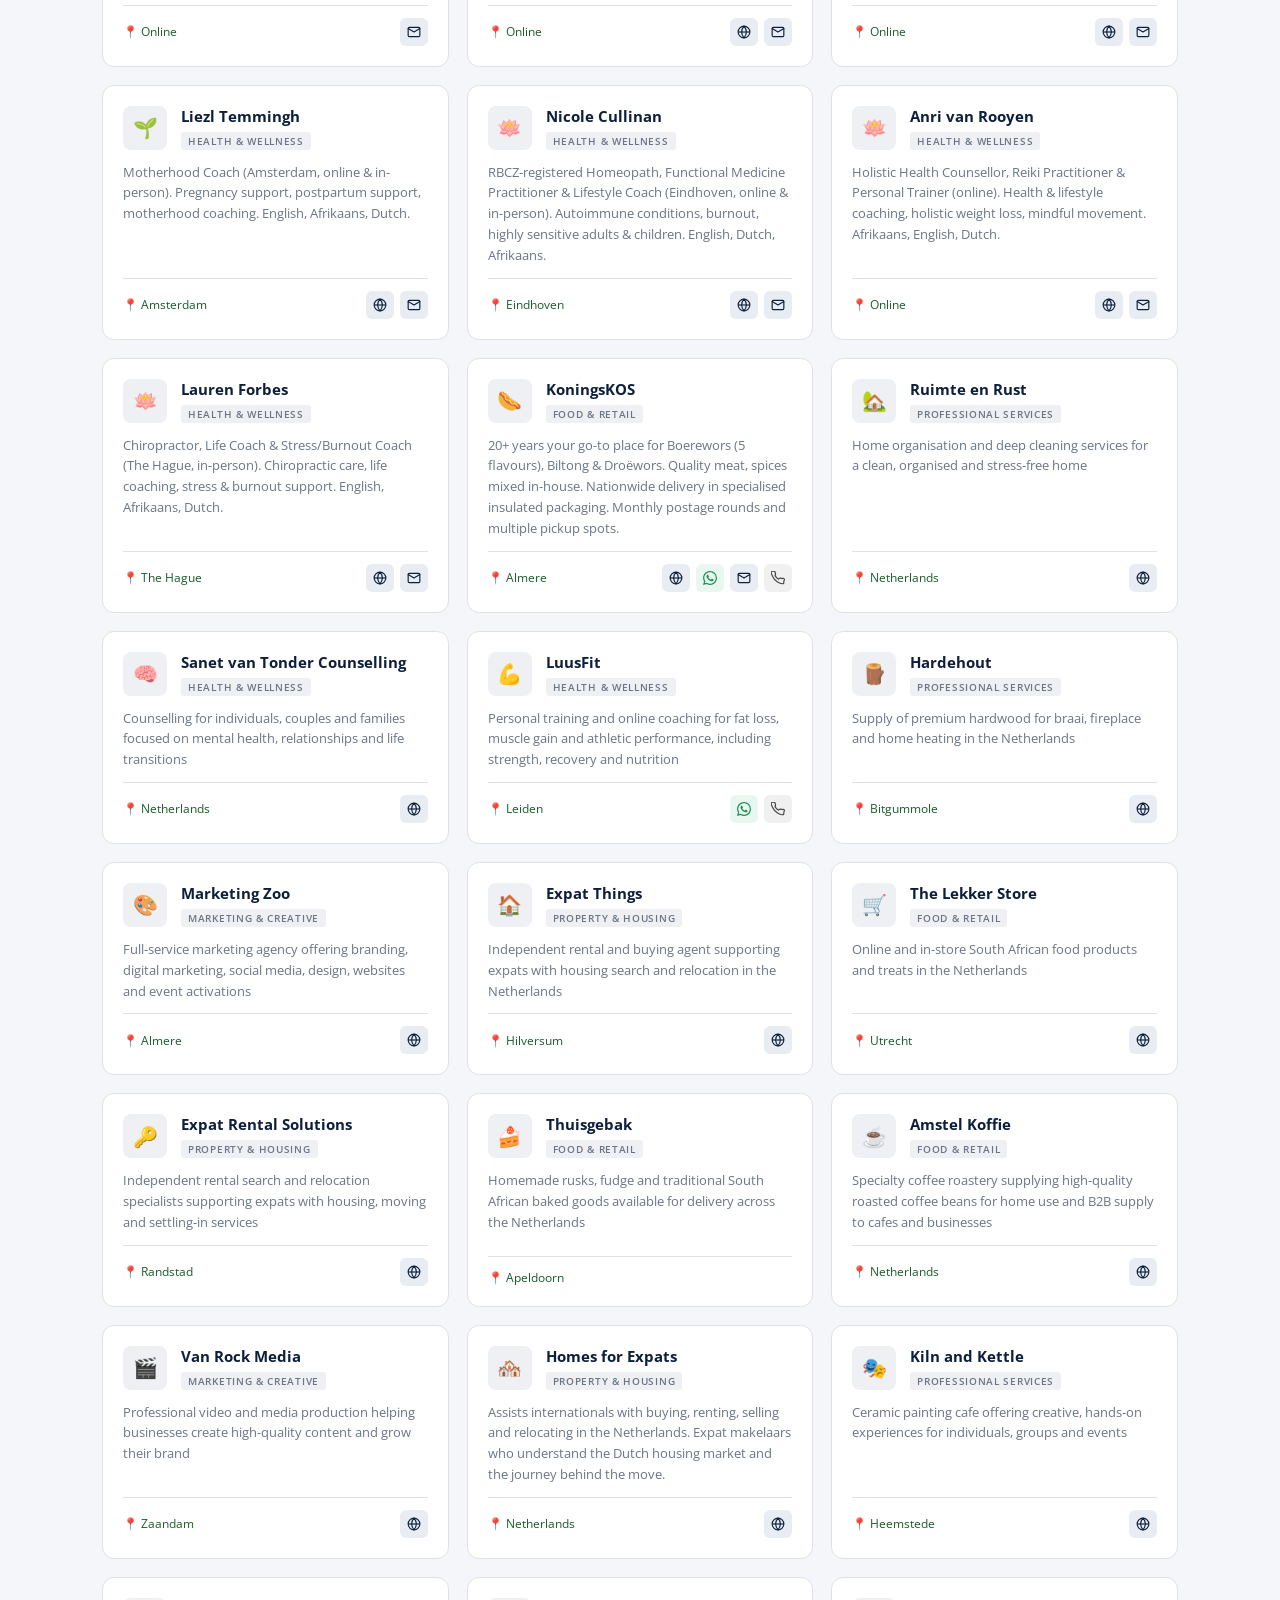
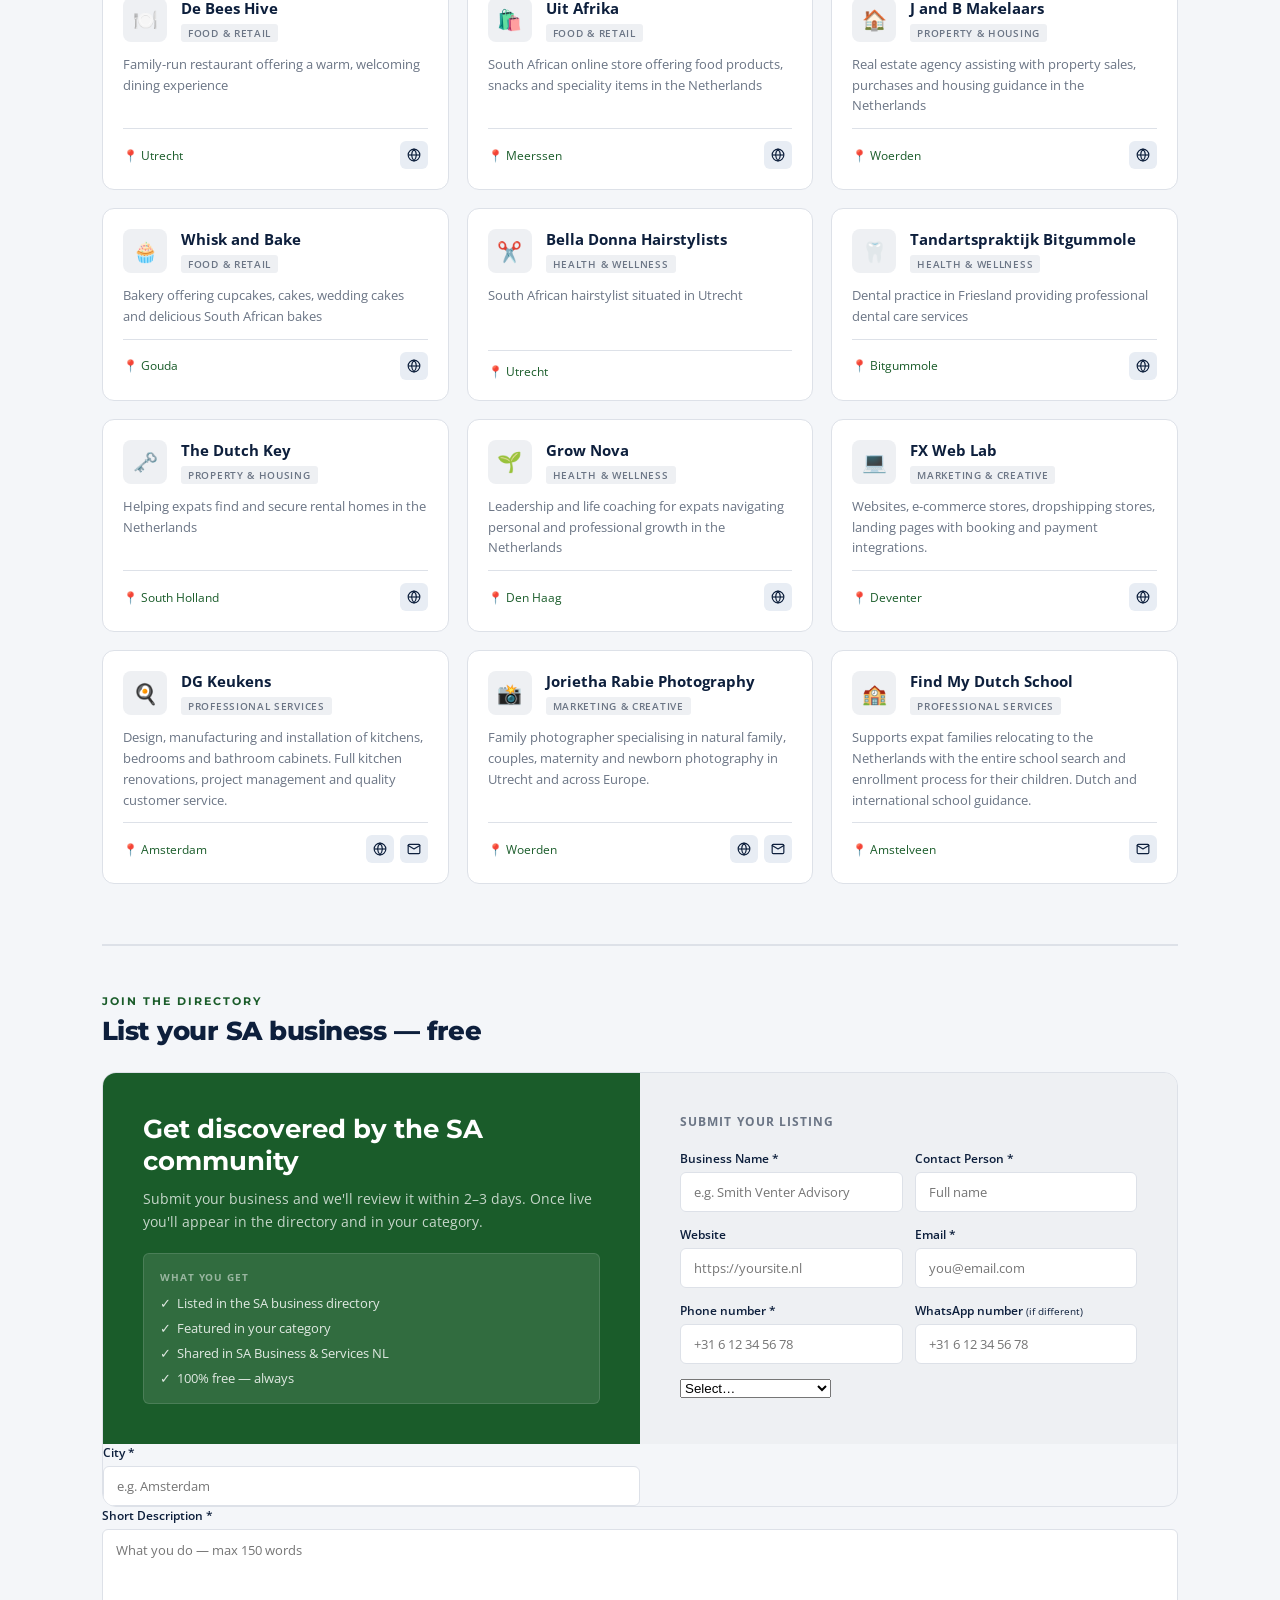
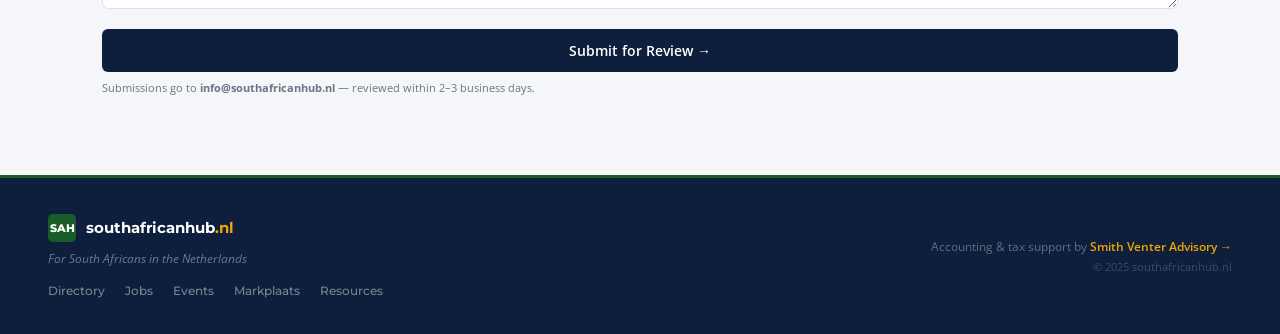
==== commit b73cbdcb: "Add files via upload" ====
--- a/directory.html
+++ b/directory.html
@@ -196,9 +196,9 @@
   <h1>Find trusted<br><em>SA businesses</em></h1>
   <p>South African professionals and entrepreneurs across the Netherlands.</p>
   <div class="hero-stats">
-    <div class="hero-stat"><div class="n">41</div><div class="l">Businesses</div></div>
+    <div class="hero-stat"><div class="n">60</div><div class="l">Businesses</div></div>
     <div class="hero-stat"><div class="n">8</div><div class="l">Categories</div></div>
-    <div class="hero-stat"><div class="n">25</div><div class="l">Cities</div></div>
+    <div class="hero-stat"><div class="n">27</div><div class="l">Cities</div></div>
   </div>
 </div>
 
@@ -376,6 +376,25 @@
   {name:"Tackle That Task",icon:"📋",cat:"Professional Services",city:"Utrecht",website:"https://www.tackle-that-task.com",email:"info@tackle-that-task.com",phone:"+31 6 27967462",wa:"31627967462",contact:"Becks Cripsey",desc:"Executive business and concierge services, including executive personal assistant support."},
   {name:"Toddlers Corner",icon:"🧸",cat:"Professional Services",city:"The Hague",website:"https://www.toddlerscorner.nl",email:"info@toddlerscorner.nl",phone:"+31 6 42954747",wa:"31642954747",contact:"Debbie Ras",desc:"Development and sensory classes for toddlers and parents."},
   {name:"The Garlic Table",icon:"🧄",cat:"Food & Retail",city:"Nieuwegein",website:"https://www.facebook.com/profile.php?id=61586726952223",email:"thegarlictable@gmail.com",phone:"+31 6 24185718",wa:"31624185718",contact:"Kim la",desc:"Homemade braai sides in Nieuwegein — signature garlic loaves, oven bakes and classic SA salads. All prepared fresh with real ingredients, ready to bake, braai or eat. Perfect for weekends, gatherings and anyone craving a taste of home. Orders made fresh, available for pickup in Nieuwegein."},
+  {name:"Leigh-Ann Roode",icon:"🧠",cat:"Health & Wellness",city:"Eindhoven",website:"https://www.roodepsychologist.com",email:"roodepsychologist@gmail.com",contact:"Leigh-Ann Roode",desc:"NIP-registered Psychologist (online, Eindhoven & surrounds). Adjustment to change, stress & anxiety, trauma & bereavement. Afrikaans, English."},
+  {name:"Wendy Cain",icon:"🧠",cat:"Health & Wellness",city:"Amsterdam",website:"https://www.drwendycain.com",email:"wendycain@protonmail.com",contact:"Wendy Cain",desc:"NIP-registered Psychologist (online & in-person, Amsterdam & Zaandam). Trauma, anxiety & depression, therapist supervision. English."},
+  {name:"Carol Yan Quevauvilliers",icon:"🧠",cat:"Health & Wellness",city:"Online",website:"https://www.carolyanpsychology.com",email:"carolyanpsychology@gmail.com",contact:"Carol Yan Quevauvilliers",desc:"NIP-registered Psychologist (online). Expat therapy, trailing spouse support, stress, anxiety & depression. English, Cantonese."},
+  {name:"Derika de Villiers",icon:"🧠",cat:"Health & Wellness",city:"Amsterdam",website:"https://www.derikapsychologist.com",email:"derika.psychologist@yahoo.com",contact:"Derika de Villiers",desc:"NIP-registered Clinical Psychologist (online & in-person, Amsterdam). Depression & anxiety, relationships, trauma. Afrikaans, English."},
+  {name:"Marijke Bruins",icon:"🧠",cat:"Health & Wellness",city:"Online",website:"https://www.marijkebruinspsychotherapy.com",email:"mbruinspsych@gmail.com",contact:"Marijke Bruins",desc:"NIP-registered Psychologist (online). Individuals, couples & family, CBT/DBT, trauma counselling. English."},
+  {name:"Vanessa van Lelyveld",icon:"🧠",cat:"Health & Wellness",city:"Online",website:"https://www.positivelywellbeing.com",email:"vanessa.vanlelyveld@gmail.com",contact:"Vanessa van Lelyveld",desc:"Psychologist (online & in-person). Focus on burnout, individual/couples/group counselling, corporate counselling. English, Afrikaans."},
+  {name:"Emily Walton",icon:"🧠",cat:"Health & Wellness",city:"Online",website:"https://www.emilywaltonpsych.com",email:"emilywaltonpsych@gmail.com",contact:"Emily Walton",desc:"NIP-registered Clinical Psychologist (online & in-person). Individuals, couples, children & adolescents. English."},
+  {name:"Johrine Cronjé",icon:"🧠",cat:"Health & Wellness",city:"Online",website:"https://www.johrinepsychologist.com",email:"johrinecronjeicj@gmail.com",contact:"Johrine Cronjé",desc:"NIP-registered Psychologist (online & in-person). Trauma & addiction, parenting & family, life-phase adjustment. English, Afrikaans, Dutch."},
+  {name:"Marique van Heerden",icon:"🧠",cat:"Health & Wellness",city:"Amsterdam",website:"https://www.hikaritherapy.nl",email:"info@mariquevanheerden.com",contact:"Marique van Heerden",desc:"NIP & SKJ-registered Counselling Psychologist (Amsterdam & Haarlem, online & in-person). Individual counselling, women (13–35 years), trauma counselling. English, Afrikaans."},
+  {name:"Vernandi Dyzel",icon:"🧠",cat:"Health & Wellness",city:"Hilversum",website:"https://www.caretochange.nl",email:"vernandi@momentspsychology.nl",contact:"Vernandi Dyzel",desc:"Psychologist (in-person, Hilversum). Individual counselling, trauma, anxiety & depression. Afrikaans, English."},
+  {name:"Ceri Giles-Taylor",icon:"🧠",cat:"Health & Wellness",city:"Breda",website:"https://www.thetherapypracticesa.com",contact:"Ceri Giles-Taylor",desc:"NIP-registered Counselling Psychologist (Prinsenbeek, near Breda — online consultations). Addiction, trauma, life transitions. English."},
+  {name:"Paige Fourie",icon:"💚",cat:"Health & Wellness",city:"Amsterdam",email:"paigeannefourie@gmail.com",contact:"Paige Fourie",desc:"Wellness Counsellor (Amsterdam). Gen Z, young couples, LGBTQ+. English."},
+  {name:"Bonita Smith-Nel",icon:"💚",cat:"Health & Wellness",city:"Online",email:"bonitasnel@gmail.com",contact:"Bonita Smith-Nel",desc:"Specialist Wellness Counsellor (online). Individuals, couples, parenting & children. English, Afrikaans."},
+  {name:"Louise Clarence",icon:"💚",cat:"Health & Wellness",city:"Online",website:"https://www.clarencecounselling.co.za",email:"louise@clarencecounselling.co.za",contact:"Louise Clarence",desc:"Specialist Wellness Counsellor (online). Life transitions, stress management, depression & anxiety. English."},
+  {name:"Xenia Ayiotis",icon:"🌱",cat:"Health & Wellness",city:"Online",website:"https://www.theartofmindfuleating.com",email:"xen@theartofmindfuleating.com",contact:"Xenia Ayiotis",desc:"Life Coach, Intuitive Eating Counsellor & Mindfulness Coach (online). Binge eating recovery, emotional eating, body image healing, mindfulness & meditation. English."},
+  {name:"Liezl Temmingh",icon:"🌱",cat:"Health & Wellness",city:"Amsterdam",website:"https://www.the-mama-coach.com",email:"themamacoachinfo@gmail.com",contact:"Liezl Temmingh",desc:"Motherhood Coach (Amsterdam, online & in-person). Pregnancy support, postpartum support, motherhood coaching. English, Afrikaans, Dutch."},
+  {name:"Nicole Cullinan",icon:"🪷",cat:"Health & Wellness",city:"Eindhoven",website:"https://www.wellnessplaceint.com",email:"nicole@wellnessplaceint.com",contact:"Nicole Cullinan",desc:"RBCZ-registered Homeopath, Functional Medicine Practitioner & Lifestyle Coach (Eindhoven, online & in-person). Autoimmune conditions, burnout, highly sensitive adults & children. English, Dutch, Afrikaans."},
+  {name:"Anri van Rooyen",icon:"🪷",cat:"Health & Wellness",city:"Online",website:"https://www.arianihealth.com",email:"anri@arianihealth.com",contact:"Anri van Rooyen",desc:"Holistic Health Counsellor, Reiki Practitioner & Personal Trainer (online). Health & lifestyle coaching, holistic weight loss, mindful movement. Afrikaans, English, Dutch."},
+  {name:"Lauren Forbes",icon:"🪷",cat:"Health & Wellness",city:"The Hague",website:"https://www.chiropracticmove.nl",email:"info@chiropracticmove.nl",contact:"Lauren Forbes",desc:"Chiropractor, Life Coach & Stress/Burnout Coach (The Hague, in-person). Chiropractic care, life coaching, stress & burnout support. English, Afrikaans, Dutch."},
   {name:"KoningsKOS",icon:"🌭",cat:"Food & Retail",city:"Almere",website:"https://www.boerewors.nl",email:"Info@boerewors.nl",phone:"+31 6 24218239",wa:"31624218239",contact:"Andre Koning",desc:"20+ years your go-to place for Boerewors (5 flavours), Biltong & Droëwors. Quality meat, spices mixed in-house. Nationwide delivery in specialised insulated packaging. Monthly postage rounds and multiple pickup spots."},
   {name:"Ruimte en Rust",icon:"🏡",cat:"Professional Services",city:"Netherlands",website:"https://www.ruimteenrustdoordina.nl",contact:"Nadine Potgieter",desc:"Home organisation and deep cleaning services for a clean, organised and stress-free home"},
   {name:"Sanet van Tonder Counselling",icon:"🧠",cat:"Health & Wellness",city:"Netherlands",website:"https://www.sanetvantonder.nl/",contact:"Sanet van Tonder",desc:"Counselling for individuals, couples and families focused on mental health, relationships and life transitions"},
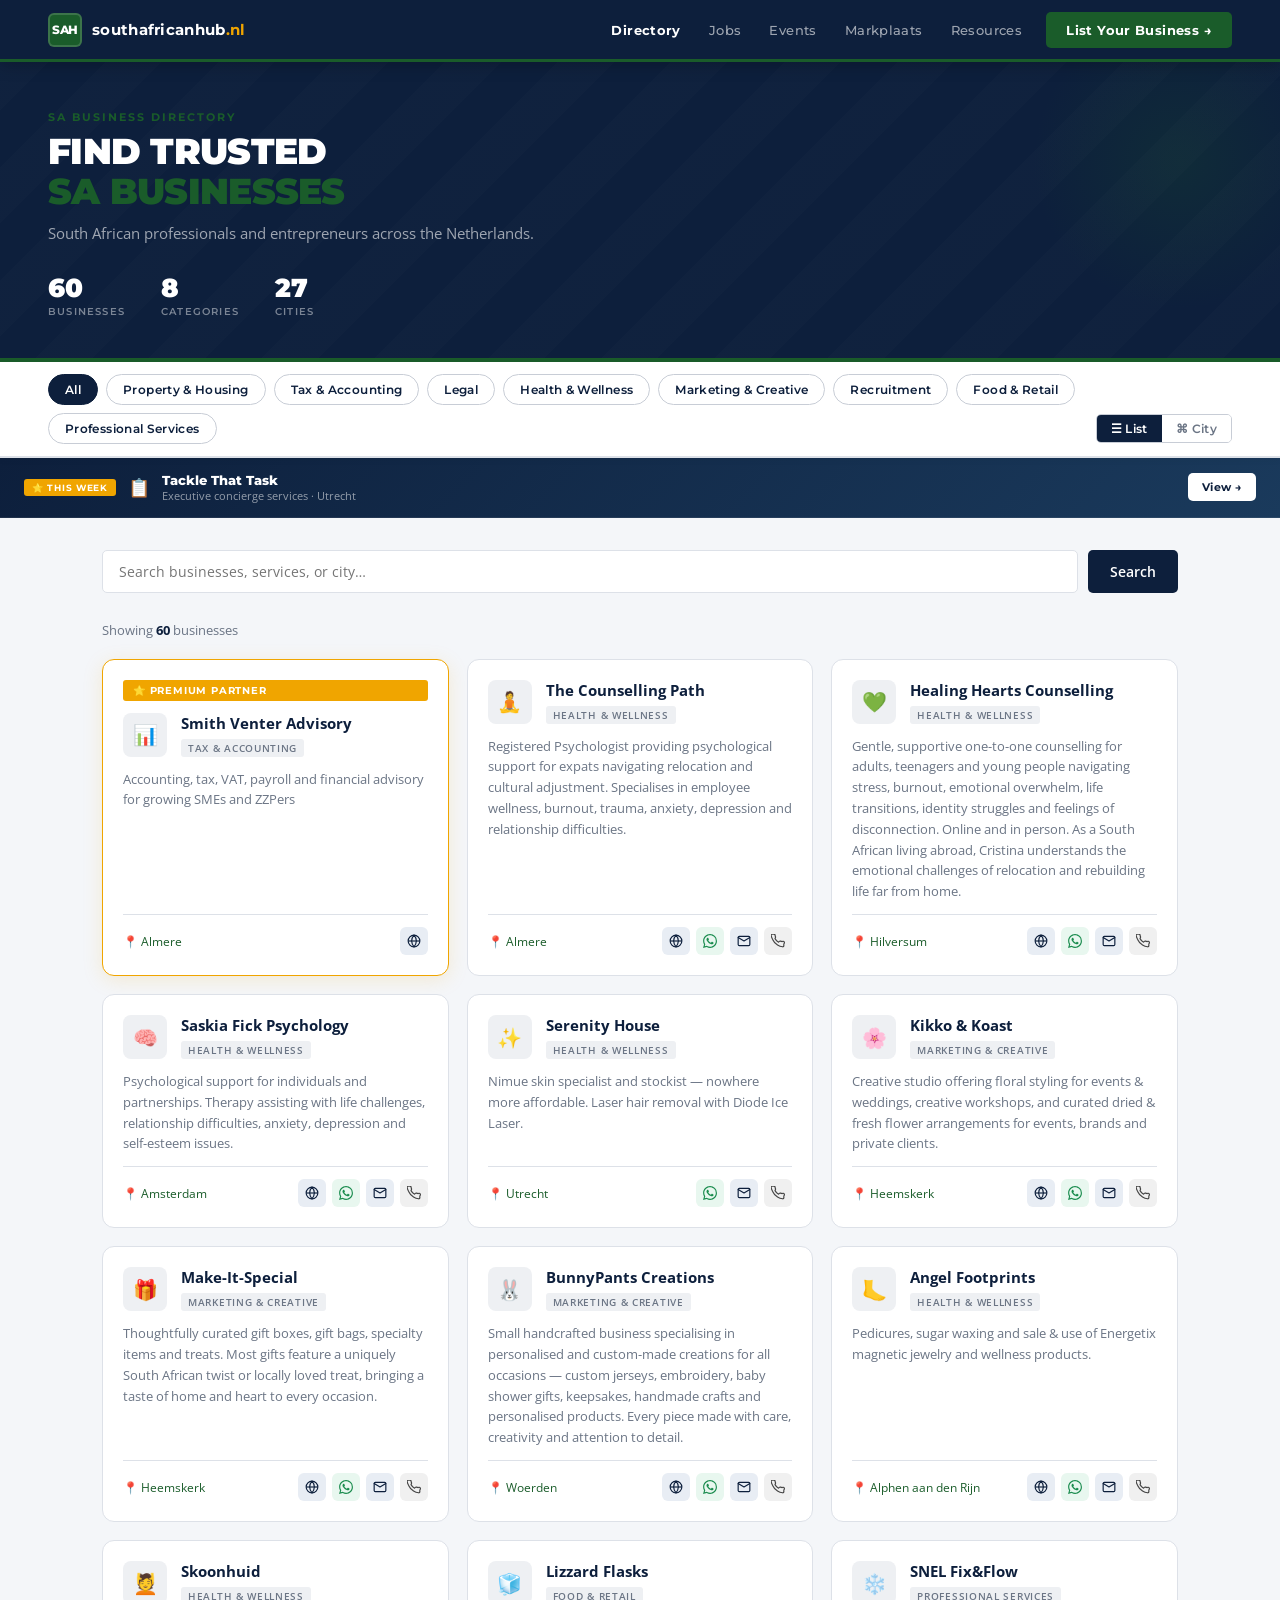
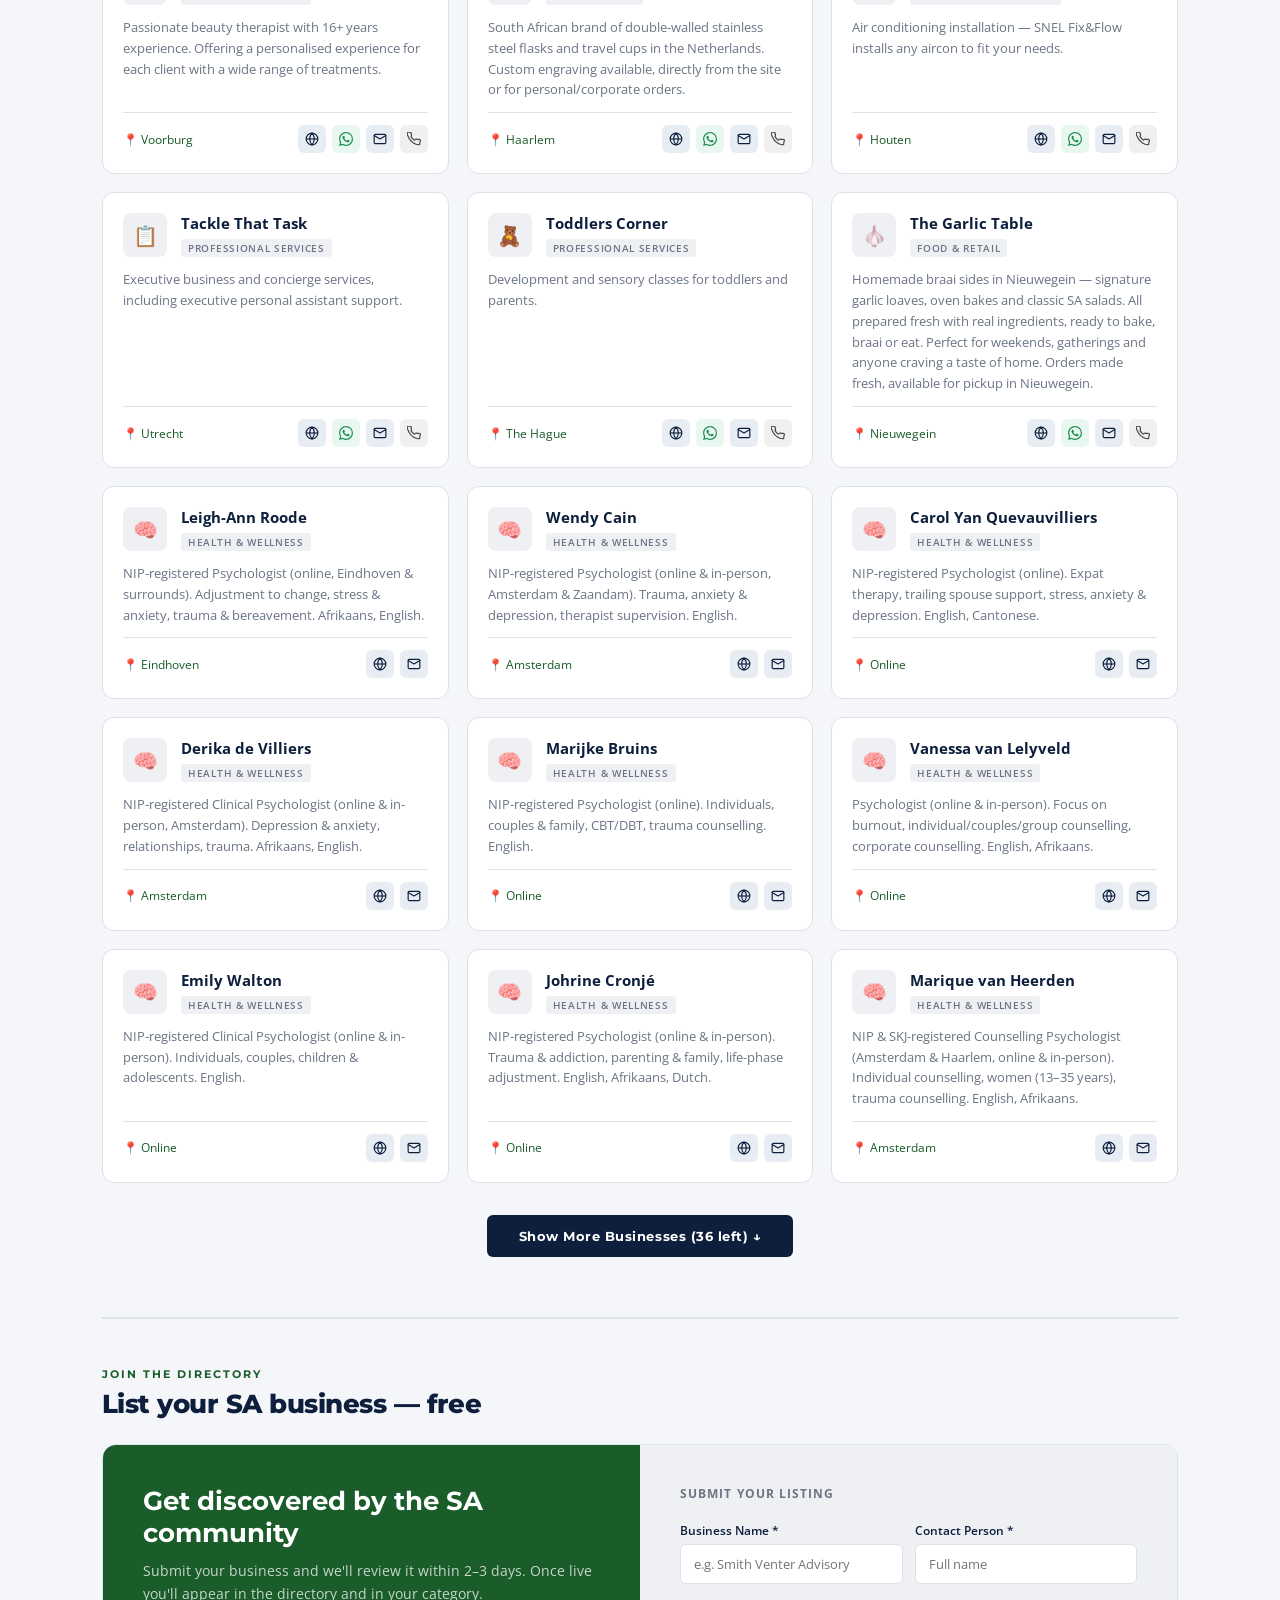
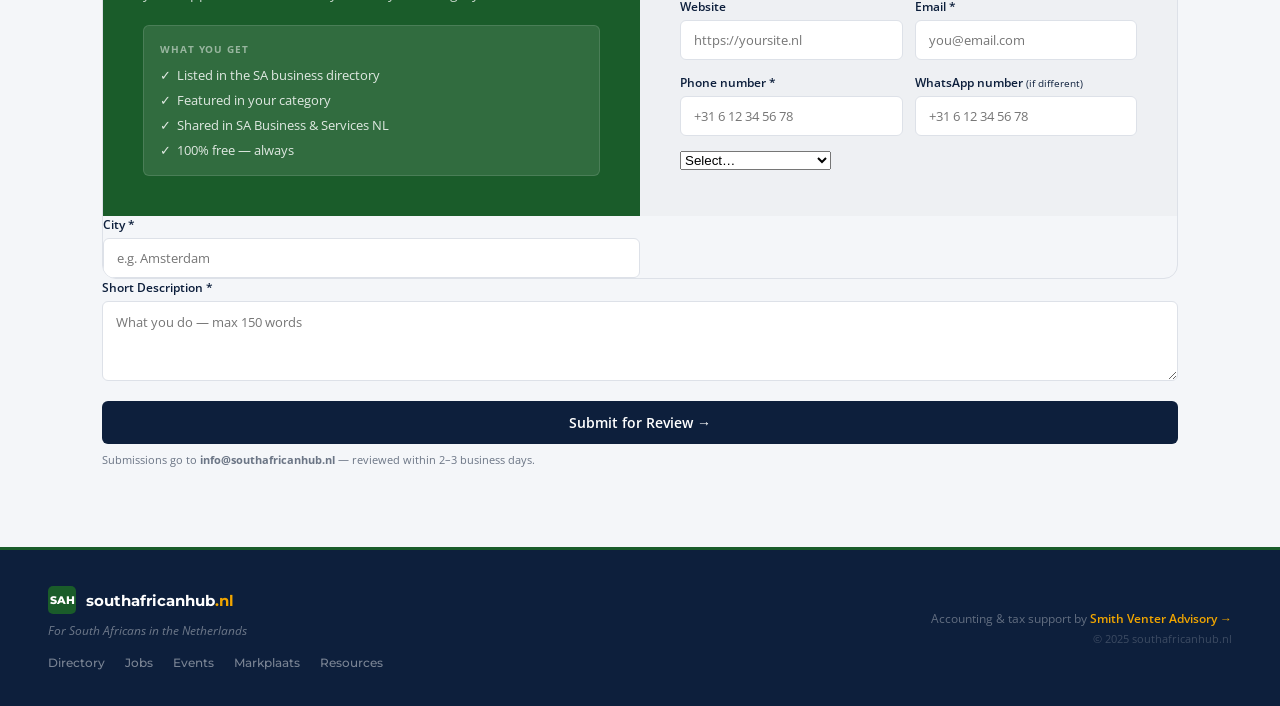
==== commit b1efa761: "Add files via upload" ====
--- a/directory.html
+++ b/directory.html
@@ -242,6 +242,9 @@
   <div id="list-section">
     <div class="biz-grid" id="biz-grid">
     <!-- Cards rendered by JS -->
+    </div>
+    <div id="load-more-wrap" style="text-align:center;margin-top:32px;display:none">
+      <button id="load-more-btn" onclick="loadMoreCards()" style="background:var(--navy);color:white;border:none;border-radius:6px;padding:13px 32px;font-family:'Montserrat',sans-serif;font-size:13px;font-weight:700;letter-spacing:0.04em;cursor:pointer;transition:background .15s" onmouseover="this.style.background='#1a3a5c'" onmouseout="this.style.background='var(--navy)'">Show More Businesses ↓</button>
     </div>
   </div>
 
@@ -478,10 +481,27 @@
 }
 
 /* ── RENDER CARDS FROM BIZ ARRAY ── */
+var PAGE_SIZE = 24;
+var currentList = BIZ;
+var visibleCount = PAGE_SIZE;
+
 function renderCards(list) {
+  currentList = list;
+  visibleCount = PAGE_SIZE;
+  renderVisibleCards();
+}
+
+function loadMoreCards() {
+  visibleCount += PAGE_SIZE;
+  renderVisibleCards();
+}
+
+function renderVisibleCards() {
   var grid = document.getElementById("biz-grid");
   grid.innerHTML = "";
-  list.forEach(function(b) {
+  var list = currentList;
+  var slice = list.slice(0, visibleCount);
+  slice.forEach(function(b) {
     var idx = BIZ.indexOf(b);
     var card = document.createElement("div");
     card.className = "biz-card" + (b.featured ? " biz-card-featured" : "");
@@ -570,6 +590,15 @@
     grid.appendChild(card);
   });
   document.getElementById("result-num").textContent = list.length;
+
+  var wrap = document.getElementById("load-more-wrap");
+  var btn = document.getElementById("load-more-btn");
+  if (list.length > visibleCount) {
+    wrap.style.display = "block";
+    btn.textContent = "Show More Businesses (" + (list.length - visibleCount) + " left) ↓";
+  } else {
+    wrap.style.display = "none";
+  }
 }
 
 
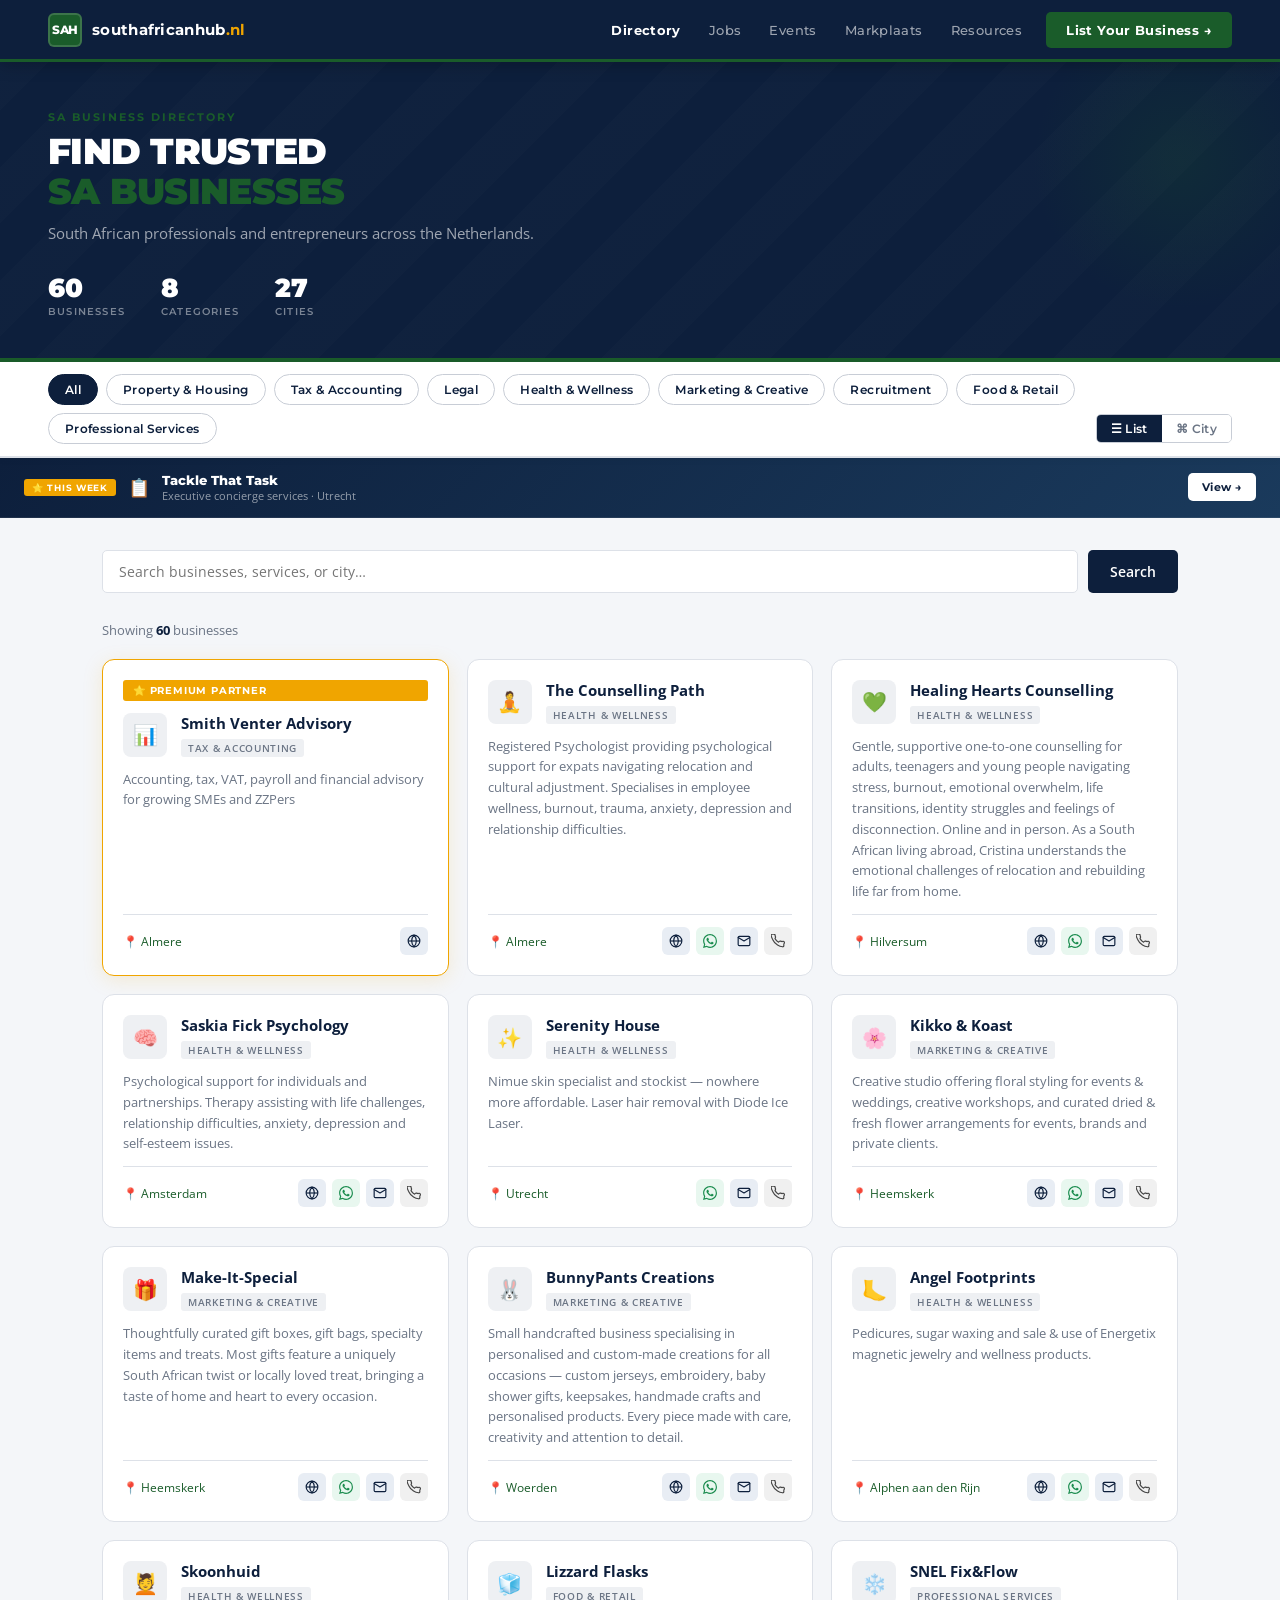
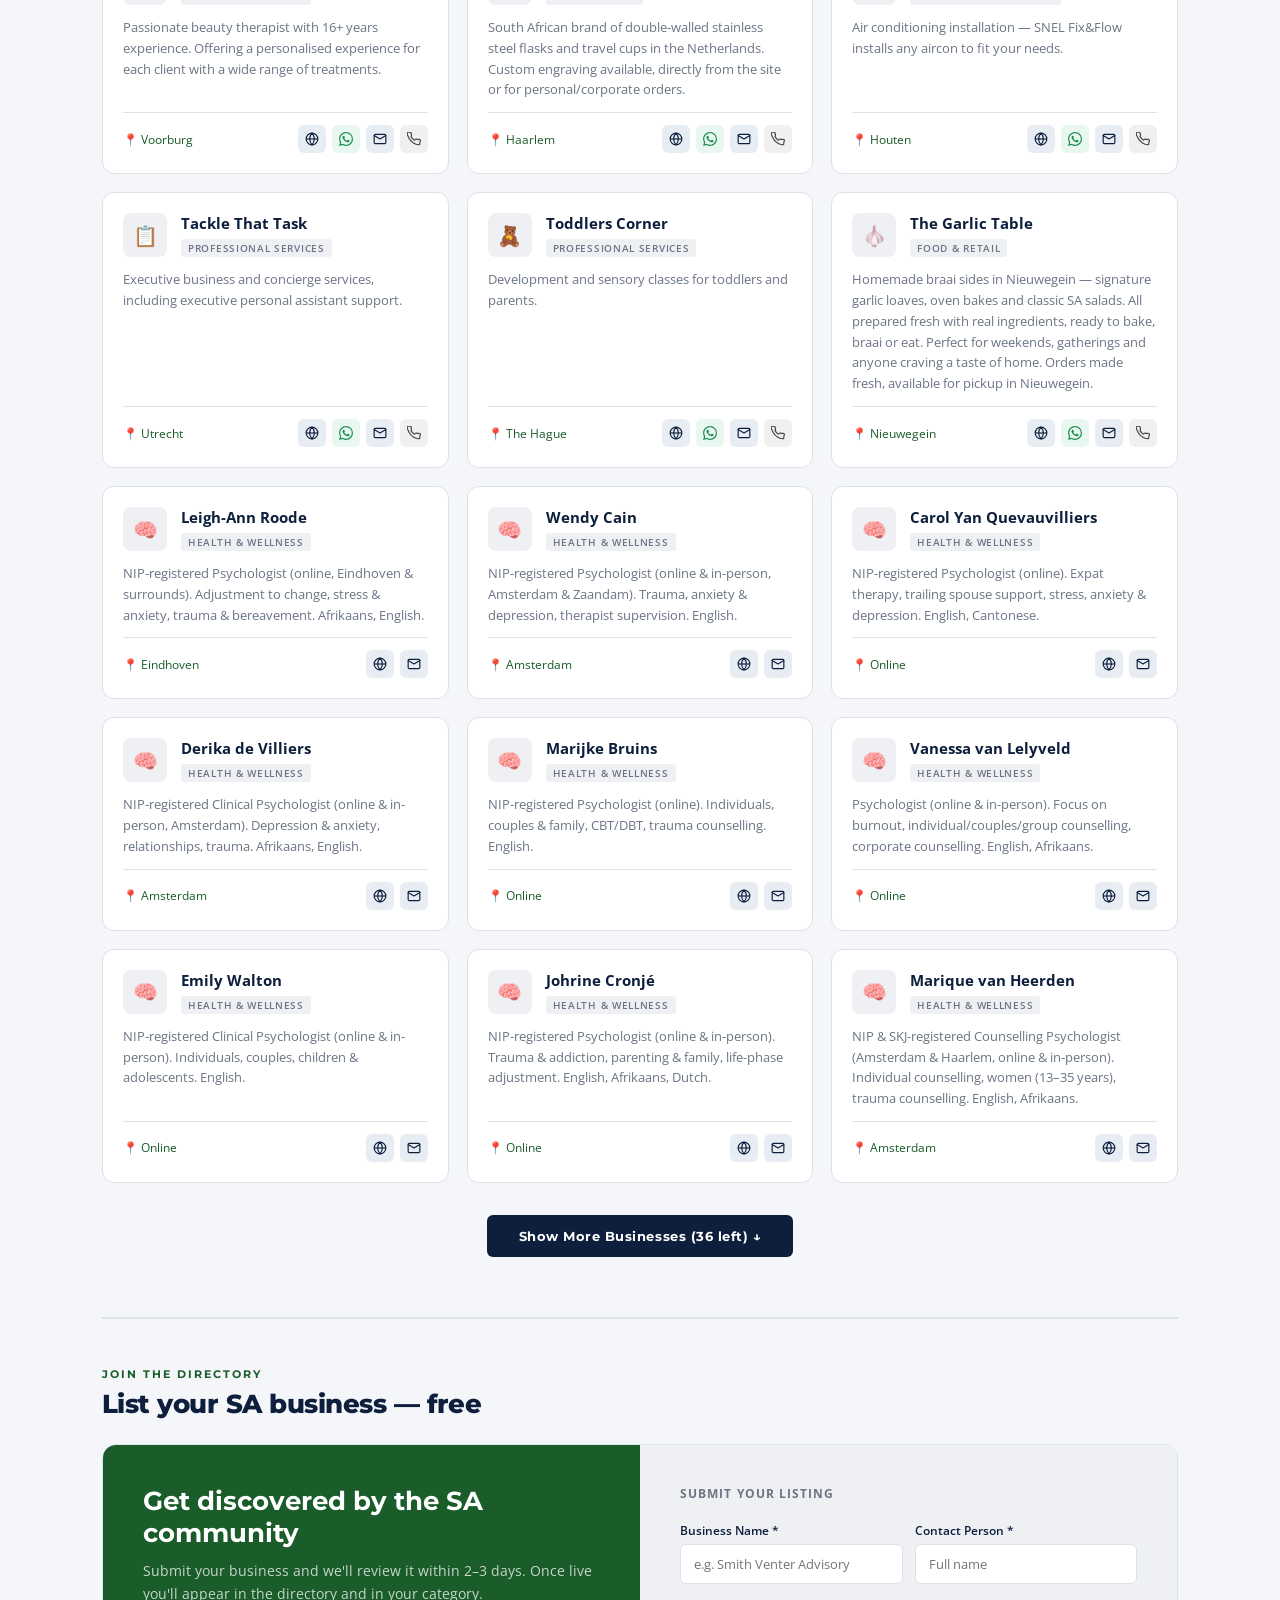
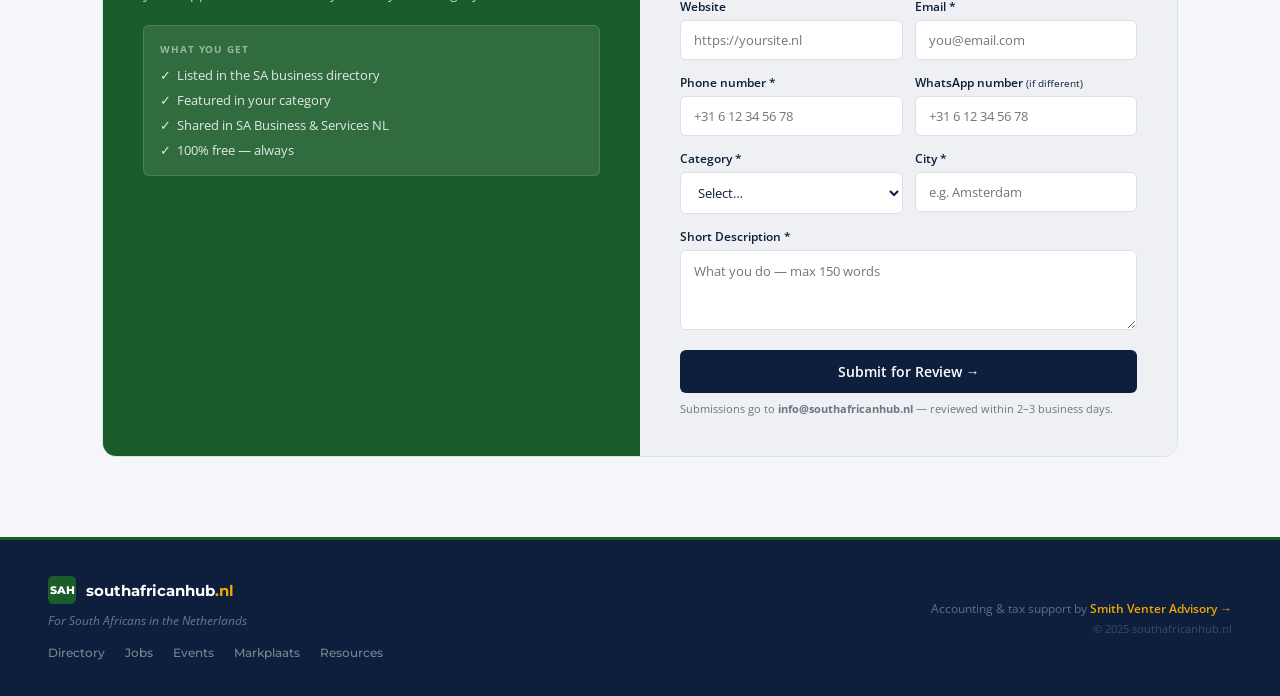
==== commit db567d18: "Add files via upload" ====
--- a/directory.html
+++ b/directory.html
@@ -289,6 +289,8 @@
           <div class="f-field"><label>Phone number *</label><input type="tel" id="f-phone" placeholder="+31 6 12 34 56 78" required></div>
           <div class="f-field"><label>WhatsApp number <span style="font-weight:400;font-size:10px">(if different)</span></label><input type="tel" id="f-wa" placeholder="+31 6 12 34 56 78"></div>
         </div>
+        <div class="f-row">
+          <div class="f-field"><label>Category *</label>
             <select id="f-cat">
               <option value="">Select…</option>
               <option>Property &amp; Housing</option>
@@ -750,13 +752,17 @@
   })();
 </script>
 <script>
-  var _hash = window.location.hash.replace('#', '');
-  if (_hash) {
-    for (var _i = 0; _i < BIZ.length; _i++) {
-      var _slug = BIZ[_i].name.toLowerCase().replace(/[^a-z0-9]+/g,'-').replace(/^-|-$/g,'');
-      if (_slug === _hash) { openModal(_i); break; }
+  function openBizFromHash() {
+    var _hash = window.location.hash.replace('#', '');
+    if (_hash) {
+      for (var _i = 0; _i < BIZ.length; _i++) {
+        var _slug = BIZ[_i].name.toLowerCase().replace(/[^a-z0-9]+/g,'-').replace(/^-|-$/g,'');
+        if (_slug === _hash) { openModal(_i); break; }
+      }
     }
   }
+  openBizFromHash();
+  window.addEventListener('hashchange', openBizFromHash);
 </script>
 </body>
 </html>
